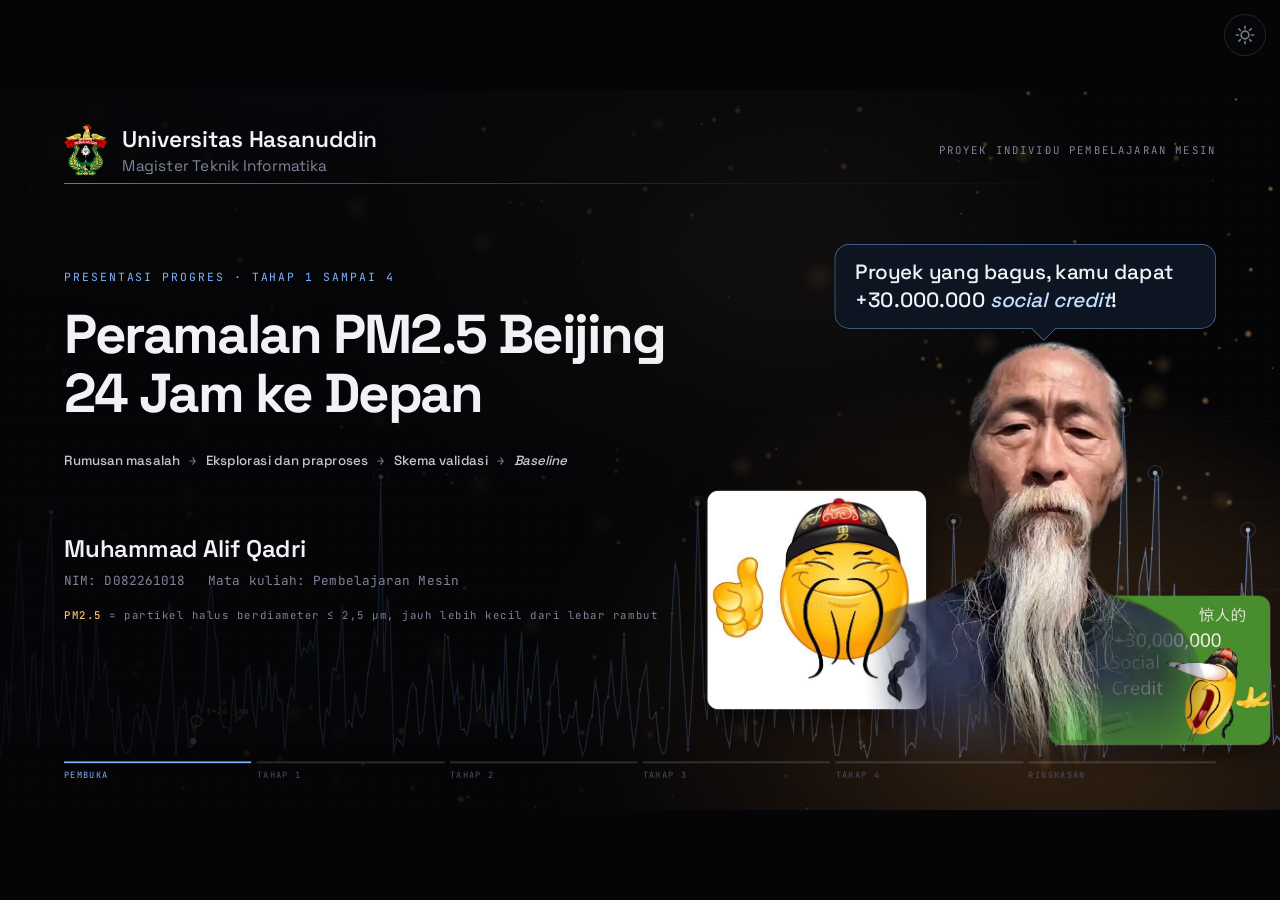
==== Presentasi/Presentasi Tahap 1-4/SLIDE1.html @ 12aa88d7 "Slide 1: perbesar meme dan balon, tambah latar partikel PM2.5" ====
<!doctype html>
<html lang="id">
<head>
<meta charset="utf-8">
<meta name="viewport" content="width=device-width, initial-scale=1">
<title>Slide 1 · Judul</title>
<link rel="preconnect" href="https://fonts.googleapis.com">
<link rel="preconnect" href="https://fonts.gstatic.com" crossorigin>
<link href="https://fonts.googleapis.com/css2?family=JetBrains+Mono:wght@400;500&family=Space+Grotesk:wght@400;500;600;700&display=swap" rel="stylesheet">
<style>
:root{
  --bg:#050507;
  --line:rgba(255,255,255,.13);
  --line2:rgba(255,255,255,.07);
  --text:#f1f2f6;
  --body:#c4c7d4;
  --mute:#80849a;
  --accent:#7db4ff;
  --accent-bright:#c4dcff;
  --sans:'Space Grotesk','Segoe UI',system-ui,sans-serif;
  --mono:'JetBrains Mono','Cascadia Mono',Consolas,monospace;
}
*{box-sizing:border-box;margin:0;padding:0}
html,body{width:100%;height:100%;background:#050507;overflow:hidden;font-family:var(--sans);color:var(--text)}

#stage{
  position:absolute;left:0;top:0;width:1920px;height:1080px;transform-origin:0 0;overflow:hidden;
  background:
    radial-gradient(1100px 600px at 18% -8%,rgba(110,140,220,.13),transparent 70%),
    radial-gradient(rgba(255,255,255,.055) 1px,transparent 1.2px) 0 0/32px 32px,
    var(--bg);
}
#net{position:absolute;inset:0;width:1920px;height:1080px}
#haze{position:absolute;inset:0;width:1920px;height:1080px;pointer-events:none;background:radial-gradient(1000px 700px at 78% 84%,rgba(255,160,70,.32),transparent 70%),radial-gradient(820px 560px at 56% 22%,rgba(200,160,120,.16),transparent 72%)}
.pmnote{margin-top:30px;font-family:var(--mono);font-size:16px;letter-spacing:.08em;color:var(--mute);opacity:0;animation:fadeup .8s ease 1.9s forwards}
.pmnote b{color:var(--amber,#ffc266);font-weight:500}
@keyframes fadeup{from{opacity:0;transform:translateY(10px)}to{opacity:1;transform:none}}
.veil{position:absolute;inset:0;background:linear-gradient(90deg,rgba(5,5,7,.92) 0%,rgba(5,5,7,.74) 48%,rgba(5,5,7,.1) 100%);pointer-events:none}

/* ───────── Isi ───────── */
.header{position:absolute;left:96px;right:96px;top:52px;height:76px;display:flex;align-items:center;justify-content:space-between}
.brand{display:flex;align-items:center;gap:22px}
.brand img{height:78px;width:auto;display:block}
.brand b{display:block;font-size:34px;font-weight:600;letter-spacing:-.01em}
.brand span{display:block;font-size:23px;color:var(--mute);margin-top:3px}
.tag{font-family:var(--mono);font-size:16px;letter-spacing:.14em;text-transform:uppercase;color:var(--mute)}
.rule{position:absolute;left:96px;top:140px;width:1728px;height:1px;background:linear-gradient(90deg,var(--accent),rgba(125,180,255,.1) 60%,transparent);transform-origin:left;transform:scaleX(0)}

.main{position:absolute;left:96px;top:270px;width:1560px}
.eyebrow{font-family:var(--mono);font-size:17px;letter-spacing:.2em;text-transform:uppercase;color:var(--accent);margin-bottom:30px;display:flex;align-items:center;gap:16px}
h1{font-size:82px;line-height:1.08;font-weight:700;letter-spacing:-.035em;color:var(--text)}
h1 em{font-style:italic;color:var(--accent-bright)}
h1 .w{display:inline-block;opacity:0}

.chips{display:flex;align-items:center;gap:14px;margin-top:44px}
.chip em{font-style:italic}
.chip{font-size:20px;font-weight:500;color:var(--body);letter-spacing:-.005em;opacity:0}
.plus{font-family:var(--mono);font-size:18px;color:var(--mute);opacity:0}
.sub em{font-style:italic;color:var(--body)}
.sub{margin-top:44px;max-width:1160px;font-size:26px;line-height:1.5;color:var(--mute);opacity:0}
.who{margin-top:96px;opacity:0}
.who b{display:block;font-size:36px;font-weight:600;letter-spacing:-.01em}
.who span{display:inline-block;margin-top:12px;margin-right:34px;font-family:var(--mono);font-size:19px;letter-spacing:.06em;color:var(--mute)}

/* ───────── Animasi masuk ───────── */
.play .rule{animation:draw 1.4s cubic-bezier(.3,.7,.2,1) .15s forwards}
.play .eyebrow{animation:rise .8s ease .35s both}
.play h1 .w{animation:word .9s cubic-bezier(.2,.7,.2,1) calc(.5s + var(--i)*70ms) forwards}
.play .chip,.play .plus{animation:rise .7s ease calc(1.5s + var(--j)*110ms) forwards}
.play .sub{animation:rise .8s ease 2.4s forwards}
.play .who{animation:rise .8s ease 2.7s forwards}
@keyframes draw{to{transform:scaleX(1)}}
@keyframes rise{from{opacity:0;transform:translateY(16px)}to{opacity:1;transform:none}}
@keyframes word{from{opacity:0;transform:translateY(26px);filter:blur(8px)}to{opacity:1;transform:none;filter:blur(0)}}

/* ───────── Meme pembuka ─────────
   Foto kakek di kanan (rata margin 1824). Dua kartu diletakkan di belakangnya, mengintip dari sisi kiri atas dan kanan bawah. */
.meme{position:absolute;opacity:0;display:block;transform:none}
.m-emoji,.m-credit{border-radius:18px;border:1px solid rgba(255,255,255,.2);box-shadow:0 16px 40px rgba(0,0,0,.5);object-fit:cover}
.m-emoji{left:1060px;top:600px;width:330px;height:330px}
.m-credit{left:1572px;top:758px;width:334px;height:225px}
.m-kakek{left:1290px;top:372px;width:550px;height:651px;-webkit-mask-image:linear-gradient(to bottom,#000 78%,transparent 99%);mask-image:linear-gradient(to bottom,#000 78%,transparent 99%)}
.m-bubble{left:1252px;bottom:722px;width:572px;padding:20px 30px 21px;border:1px solid rgba(125,180,255,.6);border-radius:22px;background:#0d1522;color:var(--text);font-size:31px;font-weight:500;line-height:1.36;letter-spacing:-.005em}
.m-bubble em{font-style:italic;color:var(--accent-bright)}
.m-bubble::after{content:"";position:absolute;left:300px;bottom:-14px;width:24px;height:24px;background:#0d1522;border-right:1px solid rgba(125,180,255,.6);border-bottom:1px solid rgba(125,180,255,.6);transform:rotate(45deg)}
.play .meme{animation:pop .6s cubic-bezier(.2,.75,.25,1) var(--d,2.4s) forwards}
@keyframes pop{from{opacity:0;transform:translateY(40px) scale(.94)}to{opacity:1;transform:none}}

/* ───────── Footer ───────── */
.footer{position:absolute;left:96px;right:96px;bottom:44px;height:62px;display:flex;align-items:flex-end;justify-content:space-between}
.prog{display:flex;gap:8px;width:1000px}
.seg{position:relative}
.seg .bar{height:3px;background:rgba(255,255,255,.14);position:relative;overflow:hidden}
.seg .bar i{position:absolute;left:0;top:0;bottom:0;width:0;background:var(--accent);transition:width 1.2s ease}
.seg span{display:block;margin-top:9px;font-family:var(--mono);font-size:13px;letter-spacing:.12em;text-transform:uppercase;color:#4b4e60;white-space:nowrap}
.seg.cur span{color:var(--accent)}
.ctrl{display:flex;align-items:center;gap:12px}
.cnt{font-family:var(--mono);font-size:17px;letter-spacing:.12em;color:var(--mute);margin-right:10px;min-width:70px;text-align:right}
.btn{font-family:var(--mono);font-size:17px;letter-spacing:.1em;text-transform:uppercase;color:var(--text);background:rgba(255,255,255,.03);border:1px solid var(--line);border-radius:3px;height:50px;padding:0 22px;cursor:pointer;transition:background .2s,border-color .2s,color .2s}
.btn:hover:not(:disabled){background:rgba(125,180,255,.12);border-color:var(--accent);color:var(--accent-bright)}
.btn.pri{border-color:rgba(125,180,255,.55);background:rgba(125,180,255,.1)}
.btn:disabled{opacity:.3;cursor:default}
.btn:focus-visible{outline:2px solid var(--accent);outline-offset:2px}
.hint{position:absolute;right:96px;bottom:12px;font-family:var(--mono);font-size:12px;letter-spacing:.1em;color:#4b4e60;text-transform:uppercase}

/* ───────── Dock navigasi (pop up, muncul saat kursor di bawah) ───────── */
.prog{width:100%}
#dock{position:absolute;left:50%;bottom:78px;transform:translate(-50%,28px);opacity:0;pointer-events:none;z-index:10;
  display:flex;flex-direction:column;align-items:center;gap:8px;padding:12px 16px 9px;
  background:#0a0b0f;border:1px solid rgba(255,255,255,.2);border-radius:6px;box-shadow:0 18px 50px rgba(0,0,0,.6);
  transition:opacity .35s ease,transform .35s ease}
#dock.show{opacity:1;transform:translate(-50%,0);pointer-events:auto}
#dock .hint{position:static}

#dock .btn{font-size:14px;height:36px;padding:0 16px;letter-spacing:.08em}
#dock .cnt{font-size:14px;min-width:54px;margin-right:6px}
#dock .ctrl{gap:8px}
#dock .hint{font-size:11px}
.edge-hint{position:fixed;top:0;bottom:0;width:7vw;pointer-events:none;opacity:0;transition:opacity .25s ease;z-index:5}
.edge-hint.l{left:0;background:linear-gradient(90deg,rgba(125,180,255,.14),transparent)}
.edge-hint.r{right:0;background:linear-gradient(270deg,rgba(125,180,255,.14),transparent)}
.edge-hint.on{opacity:1}
</style>
<link rel="stylesheet" href="ASET/tema.css">
<script src="ASET/tema.js"></script>
</head>
<body>
<div class="edge-hint l" id="eh-l"></div><div class="edge-hint r" id="eh-r"></div>
<div id="stage">
  <canvas id="net" width="1920" height="1080"></canvas>
  <canvas id="haze" width="1920" height="1080"></canvas>
  <div class="veil"></div>

  <div class="header">
    <div class="brand">
      <img src="ASET/LOGO-UNHAS.png" alt="Logo Universitas Hasanuddin">
      <div><b>Universitas Hasanuddin</b><span>Magister Teknik Informatika</span></div>
    </div>
    <div class="tag">Proyek Individu Pembelajaran Mesin</div>
  </div>
  <div class="rule"></div>

  <div class="main">
    <div class="eyebrow">Presentasi progres · Tahap 1 sampai 4</div>
    <h1 id="title">Peramalan PM2.5 Beijing<br>24 Jam ke Depan</h1>
    <div class="chips">
      <span class="chip" style="--j:0">Rumusan masalah</span><span class="plus" style="--j:1">→</span>
      <span class="chip" style="--j:2">Eksplorasi dan praproses</span><span class="plus" style="--j:3">→</span>
      <span class="chip" style="--j:4">Skema validasi</span><span class="plus" style="--j:5">→</span>
      <span class="chip" style="--j:6"><em>Baseline</em></span>
    </div>
    <div class="who">
      <b>Muhammad Alif Qadri</b>
      <span id="nim">NIM: D082261018</span><span id="mk">Mata kuliah: Pembelajaran Mesin</span>
    </div>
    <div class="pmnote"><b>PM2.5</b> = partikel halus berdiameter ≤ 2,5 µm, jauh lebih kecil dari lebar rambut</div>
  </div>

  <img class="meme m-emoji" style="--d:2.4s" src="ASET/meme-emoji-jempol.jpg" alt="Meme: emoji kuning berpeci hitam mengacungkan jempol">
  <img class="meme m-credit" style="--d:2.55s" src="ASET/meme-social-credit.jpg" alt="Meme: tambah 30.000.000 social credit">
  <img class="meme m-kakek" style="--d:2.7s" src="ASET/meme-kakek.png" alt="Meme: kakek berjanggut putih panjang, latar belakang dihapus">
  <div class="meme m-bubble" style="--d:3s">Proyek yang bagus, kamu dapat +30.000.000 <em>social credit</em>!</div>

  <div class="footer">
    <div class="prog" id="prog"></div>
  </div>
  <div id="dock">
    <div class="ctrl">
    <span class="cnt" id="cnt">1 / 1</span>
      <button class="btn" id="prev" disabled>Sebelumnya</button>
      <button class="btn" id="reset" title="Putar ulang animasi (R)">Reset</button>
      <button class="btn pri" id="next" title="Slide berikutnya (→ / Spasi)">Berikutnya</button>
    </div>
    <div class="hint">← → navigasi · R reset · F layar penuh · I indeks</div>
  </div>
</div>

<script>
const NEXT_SLIDE='SLIDE2.html';
const SLIDE_NO=1;
const $=s=>document.querySelector(s);

/* ═════════ Judul: pecah per kata untuk animasi ═════════ */
(function(){
  const h=$('#title'); let i=0;
  const walk=(node,parent)=>{
    [...node.childNodes].forEach(ch=>{
      if(ch.nodeType===3){
        const frag=document.createDocumentFragment();
        ch.textContent.split(/(\s+)/).forEach(tok=>{
          if(!tok)return;
          if(/^\s+$/.test(tok)){frag.appendChild(document.createTextNode(' '));return;}
          const s=document.createElement('span');s.className='w';s.style.setProperty('--i',i++);s.textContent=tok;frag.appendChild(s);
        });
        ch.replaceWith(frag);
      } else if(ch.nodeType===1) walk(ch);
    });
  };
  walk(h);
})();

/* ═════════ Latar: rata-rata PM2.5 harian Tiantan (data latih, nyata) bergeser perlahan; penanda t dan t+1 hari ═════════ */
const cv=$('#net'), cx=cv.getContext('2d');
const still=matchMedia('(prefers-reduced-motion: reduce)').matches;
const SER=[8.6, 31.7, 98.0, 22.3, 141.7, 193.7, 257.5, 198.9, 60.3, 38.3, 122.0, 127.0, 16.9, 83.9, 189.7, 247.8, 289.5, 72.9, 43.5, 57.5, 134.7, 76.7, 51.3, 15.9, 93.3, 173.0, 85.2, 26.0, 86.8, 74.0, 171.2, 96.5, 102.0, 117.3, 65.7, 61.8, 9.8, 78.0, 22.6, 10.6, 12.4, 18.4, 51.1, 57.3, 34.2, 66.3, 57.0, 46.1, 11.5, 45.8, 72.4, 115.2, 153.8, 186.0, 87.7, 12.2, 62.8, 63.2, 75.2, 18.2, 20.5, 33.4, 73.2, 58.1, 81.0, 174.0, 209.4, 156.5, 133.9, 49.6, 41.9, 41.5, 35.3, 101.2, 48.4, 52.3, 54.2, 108.7, 112.4, 63.3, 44.1, 98.1, 61.0, 66.1, 117.2, 59.9, 102.7, 72.1, 73.3, 16.2, 65.8, 88.5, 75.4, 168.9, 123.6, 132.6, 128.1, 141.3, 131.7, 167.7, 50.6, 22.1, 64.1, 55.0, 110.6, 107.5, 126.7, 180.8, 40.8, 50.1, 43.2, 79.6, 60.0, 52.5, 60.7, 104.0, 124.0, 153.8, 134.9, 330.0, 105.7, 191.0, 164.5, 13.6, 28.7, 25.2, 20.5, 51.4, 83.2, 92.4, 86.4, 32.7, 36.8, 71.6, 114.2, 94.6, 50.0, 20.4, 42.2, 148.9, 145.0, 99.8, 67.5, 91.8, 39.0, 39.1, 32.2, 52.6, 118.0, 60.2, 65.2, 113.5, 47.5, 42.0, 82.2, 30.8, 99.7, 44.0, 147.8, 39.0, 29.8, 37.7, 100.3, 152.2, 43.3, 85.5, 70.8, 113.8, 135.9, 49.0, 11.1, 22.0, 87.7, 92.3, 115.4, 54.4, 35.1, 38.8, 55.8, 52.2, 69.9, 27.1, 8.6, 17.2, 45.3, 54.4, 95.5, 73.5, 19.5, 69.1, 76.4, 118.3, 76.9, 53.0, 72.2, 148.8, 91.5, 56.2, 19.0, 44.4, 85.1, 100.3, 114.1, 52.6, 51.3, 58.3, 22.2, 10.6, 13.5, 41.3, 172.7, 230.5, 211.9, 126.7, 77.0, 15.5, 64.6, 140.0, 299.1, 184.8, 78.0, 48.9, 137.2, 81.7, 46.1, 68.2, 59.8, 31.6, 19.2, 52.7, 144.5, 214.8, 74.8, 24.2, 83.3, 128.2, 25.2, 19.9, 36.8, 58.9, 183.0, 283.1, 40.8, 82.3, 143.4, 194.2, 244.2, 56.0, 37.3, 165.3, 104.8, 32.7, 138.6, 90.6, 25.7, 33.2, 60.2, 163.5, 62.2, 102.5, 42.7, 9.5, 9.2, 31.9, 64.4, 103.7, 155.6, 228.2, 78.0, 16.3, 20.5, 6.2, 21.5, 81.5, 31.2, 91.5, 109.7, 73.6, 115.8, 40.6, 158.9, 302.4, 208.2, 10.2, 21.1, 23.0, 17.5, 62.1, 54.6, 43.0, 130.4, 84.8, 39.9, 39.0, 29.7, 58.0, 143.4, 128.5, 278.7, 168.6, 8.5, 19.1, 15.2, 69.4, 39.6, 54.1, 48.5, 108.6, 44.3, 125.5, 78.5, 133.8, 91.5, 13.5, 23.9, 68.2, 139.1, 21.2, 105.7, 99.9, 171.9, 377.8, 160.8, 107.3, 124.7, 9.0, 39.5, 125.7, 230.8, 130.4, 20.6, 47.5, 77.0, 35.2, 112.0, 62.7, 130.5, 124.3, 63.9, 5.5, 25.5, 81.8, 111.3, 85.5, 47.0, 8.4, 16.3, 111.5, 126.1, 189.2, 254.3, 407.5, 324.9, 72.7, 67.7, 56.4, 208.0, 227.6, 246.0, 191.1, 247.3, 334.5, 330.1, 16.9, 67.2, 65.9, 135.2, 207.0, 52.5, 19.0, 15.3, 53.2, 142.5, 92.1, 78.8, 149.9, 13.2, 22.7, 21.6, 100.2, 115.5, 83.2, 35.8, 47.2, 13.2, 25.2, 56.5, 133.1, 208.0, 179.5, 268.8, 225.4, 132.5, 43.9, 36.2, 145.5, 123.7, 107.3, 22.3, 31.7, 26.4, 55.4, 95.7, 163.5, 105.4, 75.5, 58.0, 97.1, 151.4, 212.8, 53.8, 47.5, 94.5, 138.6, 57.6, 61.2, 43.8, 63.4, 112.0, 107.3, 124.9, 33.5, 47.5, 58.9, 86.5, 99.1, 122.9, 19.8, 38.7, 31.5, 21.7, 74.6, 61.8, 79.0, 64.4, 52.8, 24.7, 30.6, 31.8, 21.2, 44.6, 59.1, 58.2, 93.7, 115.1, 86.2, 109.9, 143.5, 77.8, 84.8, 72.4, 22.1, 34.1, 36.3, 49.0, 97.4, 110.2, 46.6, 29.1, 37.3, 52.0, 65.7, 59.6, 11.1, 34.0, 34.6, 72.5, 41.7, 28.5, 59.5, 40.6, 117.3, 131.7, 94.2, 73.0, 134.5, 48.9, 64.1, 38.5, 26.4, 56.6, 101.6, 136.5, 27.2, 20.6, 58.2, 78.5, 109.7, 62.1, 202.5, 205.9, 117.6, 206.8, 170.0, 108.0, 23.1, 28.5, 31.6, 12.5, 19.2, 28.2, 46.7, 113.5, 149.3, 123.5, 64.8, 61.4, 26.9, 13.5, 25.5, 68.1, 71.9, 106.2, 107.1, 111.9, 120.8, 120.6, 192.0, 145.0, 108.7, 139.6, 9.3, 23.4, 30.1, 74.5, 61.2, 83.3, 35.8, 31.9, 28.6, 27.9, 32.3, 36.9, 70.2, 51.0, 63.2, 82.2, 97.5, 134.7, 56.5, 123.1, 19.3, 17.3, 25.2, 51.5, 84.9, 78.2, 141.2, 80.8, 102.2, 26.8, 14.1, 41.2, 94.1, 136.6, 141.8, 14.4, 40.4, 59.0, 89.3, 67.5, 58.2, 45.8, 18.3, 41.9, 34.8, 61.3, 92.5, 136.1, 104.7, 101.3, 61.2, 35.4, 113.9, 138.1, 32.4, 63.1, 56.6, 22.7, 75.0, 64.4, 112.9, 80.5, 29.7, 29.9, 123.6, 253.4, 293.4, 260.0, 163.6, 7.6, 11.9, 42.3, 51.8, 29.5, 90.5, 163.8, 225.4, 181.6, 35.3, 68.3, 120.2, 207.5, 282.0, 77.5, 24.3, 46.1, 97.2, 146.5, 153.7, 71.2, 8.5, 28.1, 97.2, 65.7, 9.8, 39.9, 63.0, 52.7, 69.3, 37.8, 5.4, 24.2, 33.1, 117.0, 81.8, 21.4, 65.2, 236.3, 284.1, 231.9, 28.2, 102.5, 72.3, 135.5, 231.3, 65.0, 74.6, 234.7, 79.1, 10.4, 36.7, 23.1, 6.6, 31.1, 55.7, 36.9, 47.7, 236.6, 124.2, 19.0, 8.7, 37.2, 78.2, 66.8, 6.5, 74.2, 130.0, 37.5, 7.4, 18.6, 98.5, 90.8, 11.8, 23.3, 138.9, 194.8, 190.0, 169.1, 44.8, 6.5, 38.3, 58.4, 172.8, 174.5, 85.0, 33.3, 68.0, 145.0, 90.3, 248.1, 36.4, 98.4, 157.4, 230.0, 339.4, 106.4, 64.9, 79.2, 42.0, 79.7, 18.2, 115.7, 218.3, 77.3, 124.0, 97.5, 15.9, 34.5, 67.1, 11.9, 31.0, 86.7, 155.6, 98.9, 9.9, 28.5, 85.3, 14.5, 24.9, 134.0, 146.2, 48.5, 29.8, 125.6, 259.3, 292.7, 108.3, 20.1, 50.0, 196.2, 134.2, 164.9, 40.7, 57.2, 157.1, 67.2, 13.7, 24.8, 131.2, 42.2, 65.0, 8.6, 24.7, 122.8, 193.8, 229.5, 118.5, 8.3, 35.2, 45.9, 73.7, 63.4, 95.5, 108.5, 219.4, 220.6, 42.5, 92.0, 42.5, 17.7, 19.8, 36.0, 79.1, 119.6, 93.2, 102.1, 60.7, 80.4, 144.3, 132.1, 50.9, 37.4, 28.1, 64.2, 57.9, 22.6, 24.8, 103.9, 162.5, 164.5, 151.0, 13.5, 26.8, 59.2, 107.0, 32.7, 73.6, 141.0, 59.4, 73.4, 56.1, 50.1, 58.6, 56.3, 71.8, 103.9, 75.5, 40.9, 106.1, 95.7, 115.6, 36.0, 35.1, 20.6, 41.7, 22.9, 45.9, 60.8, 34.5, 34.2, 25.2, 17.5, 57.3, 19.0, 22.2, 51.7, 122.9, 58.6, 8.6, 14.3, 38.2, 48.6, 88.7, 107.5, 92.0, 79.3, 81.0, 109.3, 61.3, 56.5, 53.9, 91.3, 28.6, 30.4, 56.0, 48.1, 24.7, 15.0, 18.3, 60.2, 83.4, 25.6, 7.3, 13.1, 19.4, 89.0, 103.8, 47.4, 20.8, 19.8, 24.4, 42.8, 90.2, 187.3, 103.7, 112.3, 119.3, 95.0, 148.6, 124.5, 13.5, 16.5, 8.3, 26.2, 29.0, 60.4, 64.9, 61.5, 126.9, 70.2, 50.7, 108.5, 118.6, 53.4, 40.2, 38.9, 44.2, 44.3, 52.0, 81.0, 94.5, 134.7, 62.1, 46.5, 61.6, 99.2, 116.8, 72.1, 56.4, 104.6, 21.8, 20.3, 67.2, 71.7, 74.2, 18.1, 80.5, 57.0, 95.6, 39.9, 60.3, 47.2, 103.3, 86.0, 117.4, 55.5, 26.2, 38.5, 80.2, 53.1, 53.8, 36.2, 13.0, 18.2, 25.5, 12.5, 15.7, 11.6, 10.4, 17.9, 25.3, 30.4, 24.0, 10.3, 9.3, 14.8, 57.4, 18.8, 17.8, 24.8, 53.7, 41.9, 10.0, 10.3, 8.7, 16.9, 65.6, 95.2, 123.7, 143.1, 80.3, 19.3, 94.5, 82.0, 130.9, 29.2, 100.9, 19.4, 31.5, 46.9, 42.2, 46.2, 25.5, 13.0, 26.5, 26.2, 105.9, 203.7, 285.1, 241.3, 8.1, 18.8, 7.3, 8.1, 12.1, 32.9, 109.6, 107.8, 209.0, 286.6, 66.8, 50.8, 77.9, 52.0, 30.7, 47.5, 50.9, 27.5, 28.5, 15.3, 8.9, 9.5, 22.6, 40.9, 75.9, 78.8, 141.5, 197.0, 117.8, 15.6, 14.5, 51.2, 119.1, 139.8, 110.8, 161.5, 188.9, 268.0, 206.9, 46.3, 55.0, 61.7, 75.0, 63.4, 44.1, 50.5, 28.0, 38.8, 54.6, 33.0, 253.5, 287.4, 254.2, 404.7, 451.4, 12.8, 10.2, 34.2, 56.7, 149.6, 167.9, 201.2, 256.8, 101.8, 40.0, 160.4, 194.0, 179.5, 7.4, 6.0, 56.1, 64.6, 126.0, 206.7, 248.1, 338.0, 275.5, 185.9, 499.3, 248.1, 45.7, 106.2, 317.6, 80.7, 56.6, 176.8, 274.1, 228.4, 43.8, 37.0, 34.7, 11.7, 34.3, 88.1, 60.6, 11.4, 12.5, 39.3, 86.0, 122.5, 121.5, 34.8, 8.1, 64.8, 129.0, 126.0, 17.4, 9.8, 10.8, 37.2, 32.8, 103.1, 136.3, 52.7, 46.3, 30.1, 11.8, 30.2, 36.0, 10.1, 10.5, 37.0, 45.0, 247.0, 43.4, 90.3, 145.3, 143.7, 12.2, 7.8, 6.1, 7.5, 46.2, 14.5, 11.6, 11.8, 87.8, 67.3, 11.7, 27.9, 20.8, 32.1, 19.1, 32.3, 30.9, 114.7, 173.9, 268.5, 291.5, 66.6, 78.2, 38.0, 10.0, 9.0, 9.7, 19.3, 98.6, 27.8, 75.4, 130.7, 231.5, 258.7, 184.5, 66.7, 58.5, 124.8, 107.0, 18.6, 10.3, 18.8, 12.8, 14.2, 80.5, 17.7, 29.2, 152.0, 38.0, 8.5, 15.5, 74.9, 122.2, 142.4, 96.9, 27.8, 76.1, 59.9, 39.3, 71.4, 130.7, 29.5, 62.7, 31.7, 21.8, 28.1, 70.3, 77.5, 143.2, 28.0, 13.4, 66.7, 64.8, 62.2, 73.4, 72.2, 102.0, 131.3, 151.5, 42.2, 17.8, 18.9, 45.1, 65.2, 19.7, 52.4, 28.5, 33.0, 119.1];            // PM2.5 harian, null = hari tanpa data
const NS=SER.length, W_DAYS=400, PXD=1920/W_DAYS, BASE=1010, SCL=560/430;
const Y=v=>BASE-v*SCL;
let tt=0;
function frame(){
  cx.clearRect(0,0,1920,1080);
  const off=still?260:(NS-W_DAYS-2)/2*(1-Math.cos(tt*0.000011));
  const i0=Math.floor(off), fr=off-i0;
  // garis kisi tipis
  cx.lineWidth=1;
  for(const g of [100,200,300,400]){cx.strokeStyle='rgba(255,255,255,.05)';cx.beginPath();cx.moveTo(0,Y(g));cx.lineTo(1920,Y(g));cx.stroke();}
  // area dan garis
  const pts=[];
  for(let k=0;k<=W_DAYS+1;k++){const v=SER[i0+k]; pts.push(v==null?null:[(k-fr)*PXD,Y(v)]);}
  let g=cx.createLinearGradient(0,Y(400),0,BASE); g.addColorStop(0,'rgba(125,180,255,.16)'); g.addColorStop(1,'rgba(125,180,255,0)');
  cx.fillStyle=g; cx.beginPath(); let open=false,lastX=0;
  pts.forEach(p=>{ if(!p){ if(open){cx.lineTo(lastX,BASE);cx.closePath();open=false;} return; } if(!open){cx.moveTo(p[0],BASE);cx.lineTo(p[0],p[1]);open=true;} else cx.lineTo(p[0],p[1]); lastX=p[0]; });
  if(open){cx.lineTo(lastX,BASE);cx.closePath();} cx.fill();
  cx.strokeStyle='rgba(125,180,255,.75)'; cx.lineWidth=1.6; cx.beginPath(); open=false;
  pts.forEach(p=>{ if(!p){open=false;return;} if(!open){cx.moveTo(p[0],p[1]);open=true;} else cx.lineTo(p[0],p[1]); }); cx.stroke();
  // titik tiap beberapa hari dan puncak sebagai simpul
  for(let k=2;k<W_DAYS;k++){ const p=pts[k]; if(!p)continue; const a=SER[i0+k-1],b=SER[i0+k],c=SER[i0+k+1];
    const peak=a!=null&&c!=null&&b>a&&b>c&&b>260;
    if(peak){ cx.strokeStyle='rgba(125,180,255,.4)';cx.lineWidth=1;cx.beginPath();cx.arc(p[0],p[1],11,0,6.283);cx.stroke();
      cx.fillStyle='rgba(196,220,255,.95)';cx.beginPath();cx.arc(p[0],p[1],3.4,0,6.283);cx.fill(); }
    else if(k%5===0){ cx.fillStyle='rgba(255,255,255,.5)';cx.beginPath();cx.arc(p[0],p[1],1.9,0,6.283);cx.fill(); } }
  // penanda t (putih) dan t+1 hari (kuning) berjalan di sepanjang garis
  const kt=60+((tt*0.0011)%(W_DAYS-140)); const ki=Math.floor(kt), pa=pts[ki], pb=pts[ki+1], pc=pts[ki+2];
  if(pa&&pb&&pc){ const x=pa[0]+(pb[0]-pa[0])*(kt-ki), y=pa[1]+(pb[1]-pa[1])*(kt-ki);
    cx.strokeStyle='rgba(255,255,255,.22)';cx.setLineDash([6,8]);cx.lineWidth=1;cx.beginPath();cx.moveTo(x,y);cx.lineTo(x,BASE);cx.stroke();cx.setLineDash([]);
    cx.fillStyle='#f1f2f6';cx.beginPath();cx.arc(x,y,5,0,6.283);cx.fill();
    const x2=x+PXD, y2=pb[1]+(pc[1]-pb[1])*(kt-ki);
    cx.strokeStyle='rgba(255,194,102,.9)';cx.lineWidth=2;cx.beginPath();cx.arc(x2,y2,8,0,6.283);cx.stroke();
    cx.font='500 13px "JetBrains Mono",Consolas,monospace';cx.fillStyle='rgba(255,194,102,.85)';cx.fillText('t+24 jam',x2+14,y2-10);
    cx.fillStyle='rgba(241,242,246,.8)';cx.fillText('t',x-4,y-14); }
  tt+=16;
  if(!still) requestAnimationFrame(frame);
}
frame();

/* ═════════ Progres, animasi masuk, kontrol ═════════ */
const GROUPS=[["Pembuka", 1], ["Tahap 1", 1], ["Tahap 2", 1], ["Tahap 3", 1], ["Tahap 4", 1], ["Ringkasan", 1]];
(function(){ const p=$('#prog'); GROUPS.forEach(([n,c])=>{const s=document.createElement('div');s.className='seg';s.style.flex=c;s.innerHTML='<div class="bar"><i></i></div><span>'+n+'</span>';p.appendChild(s);}); })();
function progress(frac){
  let start=0;
  document.querySelectorAll('.seg').forEach((s,gi)=>{
    const c=GROUPS[gi][1]; let done=0;
    if(SLIDE_NO>start+c) done=c; else if(SLIDE_NO>start) done=(SLIDE_NO-1-start)+frac;
    s.querySelector('i').style.width=(done/c*100)+'%';
    s.classList.toggle('cur',SLIDE_NO>start&&SLIDE_NO<=start+c);
    start+=c;
  });
}
const st=$('#stage');
function play(){
  st.classList.remove('play'); progress(0);
  void st.offsetWidth;
  st.classList.add('play');
  setTimeout(()=>progress(1),900);
}
function leave(url){if(window.TEMA)TEMA.leave(url);else location.href=url;}
$('#next').onclick=()=>leave(NEXT_SLIDE);
$('#reset').onclick=play;
addEventListener('keydown',e=>{
  if(e.metaKey||e.ctrlKey||e.altKey)return;
  const k=e.key;
  if(k==='ArrowRight'||k===' '||k==='PageDown'||k==='Enter'){e.preventDefault();leave(NEXT_SLIDE);}
  else if(k==='r'||k==='R'){play();}
  else if(k==='f'||k==='F'){ if(document.fullscreenElement)document.exitFullscreen(); else document.documentElement.requestFullscreen&&document.documentElement.requestFullscreen(); }
  else if(k==='i'||k==='I'){leave('INDEX.html');}
});
function fit(){
  const s=Math.min(innerWidth/1920,innerHeight/1080);
  st.style.transform='translate('+((innerWidth-1920*s)/2)+'px,'+((innerHeight-1080*s)/2)+'px) scale('+s+')';
}
addEventListener('resize',fit); fit();
setTimeout(play,350);

/* ═════════ Dock: muncul saat kursor di bawah, hilang 2 detik setelah dilepas ═════════ */
(function(){
  const dock=document.getElementById('dock'); let t=null, armed=false;
  const show=()=>{dock.classList.add('show');clearTimeout(t);armed=false;};
  const arm=()=>{ if(armed||!dock.classList.contains('show'))return; armed=true; t=setTimeout(()=>{dock.classList.remove('show');armed=false;},1000); };
  addEventListener('mousemove',e=>{ if(e.clientY>innerHeight*0.85||dock.matches(':hover')) show(); else arm(); });
  document.addEventListener('mouseleave',arm);
})();
const EDGE_PREV=null, EDGE_NEXT=()=>leave(NEXT_SLIDE);

/* ═════════ Zona tepi layar ala Canva: kiri jauh = mundur, kanan jauh = maju ═════════ */
(function(){
  const EDGE=0.07, mkCur=d=>'url("data:image/svg+xml;utf8,<svg xmlns=\'http://www.w3.org/2000/svg\' width=\'44\' height=\'44\'><circle cx=\'22\' cy=\'22\' r=\'20\' fill=\'%230a0b0f\' stroke=\'%237db4ff\' stroke-width=\'2\'/><path d=\''+d+'\' fill=\'none\' stroke=\'%23c4dcff\' stroke-width=\'3.2\' stroke-linecap=\'round\' stroke-linejoin=\'round\'/></svg>") 22 22, pointer';
  const CL=mkCur('M25 13l-9 9 9 9'), CR=mkCur('M19 13l9 9-9 9');
  const zoneOf=x=>{const r=x/innerWidth; const z=r<EDGE?-1:(r>1-EDGE?1:0); return (z===-1&&!EDGE_PREV)?0:z;};
  const L=document.getElementById('eh-l'), R=document.getElementById('eh-r');
  addEventListener('mousemove',e=>{ const z=zoneOf(e.clientX);
    document.documentElement.style.cursor = z<0?CL:(z>0?CR:'');
    L.classList.toggle('on',z<0); R.classList.toggle('on',z>0); });
  document.addEventListener('mouseleave',()=>{L.classList.remove('on');R.classList.remove('on');document.documentElement.style.cursor='';});
  addEventListener('click',e=>{ if(e.target.closest('#dock'))return; const z=zoneOf(e.clientX); if(z<0)EDGE_PREV(); else if(z>0)EDGE_NEXT(); });
})();
</script>
<script>
(()=>{ const c=document.getElementById('haze'), x=c.getContext('2d'); const W=1920,H=1080;
  const P=[...Array(230)].map(()=>{ const big=Math.random()<.14; return {x:Math.random()*W,y:Math.random()*H,r:big?10+Math.random()*16:1.6+Math.random()*5,vx:.15+Math.random()*.55,vy:(Math.random()-.5)*.18,a:big?.12+Math.random()*.12:.25+Math.random()*.45,ph:Math.random()*6.28}; });
  function draw(t){ x.clearRect(0,0,W,H);
    P.forEach(p=>{ p.x+=p.vx; p.y+=p.vy+Math.sin(t/1800+p.ph)*.08; if(p.x>W+20){p.x=-20;p.y=Math.random()*H;} if(p.y<-20)p.y=H+20; if(p.y>H+20)p.y=-20;
      const g=x.createRadialGradient(p.x,p.y,0,p.x,p.y,p.r); g.addColorStop(0,'rgba(255,190,110,'+p.a+')'); g.addColorStop(1,'rgba(255,190,110,0)'); x.fillStyle=g; x.beginPath(); x.arc(p.x,p.y,p.r,0,6.283); x.fill(); });
    requestAnimationFrame(draw); }
  requestAnimationFrame(draw); })();
</script>
</body>
</html>
---- Presentasi/Presentasi Tahap 1-4/ASET/tema.css ----
/* ───────── Tema terang/gelap dan transisi antar-slide ─────────
   Dimuat paling akhir di <head> setiap slide. Cara kerja ada di tema.js. */

/* Latar halaman selalu sama dengan warna panggung, agar tidak ada kilatan hitam di sela slide */
html,body{background:#050507 !important}
html{color-scheme:dark}

/* Fade lama dimatikan; transisi ditangani tema.js */
html body{opacity:1 !important;animation:none !important}

/* Mode terang: dasar gelap dibalik. Warna merek (logo, gambar) dibalik sekali lagi agar tampil asli. */
html[data-tema="light"]{filter:invert(1) hue-rotate(180deg);color-scheme:light}
html[data-tema="light"] img{filter:invert(1) hue-rotate(180deg)}
html.t-anim,html.t-anim img{transition:filter .55s ease}

/* Sebelum animasi masuk dimulai, panggung disembunyikan. Pengaman: muncul sendiri setelah 3 detik. */
html.t-pre #stage{visibility:hidden;animation:t-fail 0s linear 3s forwards}
html.t-pre body:not(:has(#stage)){opacity:0 !important}
@keyframes t-fail{to{visibility:visible}}
html.t-fade body:not(:has(#stage)){opacity:0 !important;transition:opacity .3s ease}
html.t-in body:not(:has(#stage)){transition:opacity .35s ease}

/* Tombol tema (pojok kanan atas) */
#t-btn{position:fixed;top:14px;right:14px;z-index:60;width:42px;height:42px;border-radius:50%;
  display:grid;place-items:center;padding:0;cursor:pointer !important;
  color:#c4dcff;background:rgba(10,11,15,.72);border:1px solid rgba(255,255,255,.22);
  opacity:.55;transition:opacity .25s ease,border-color .25s ease,transform .5s cubic-bezier(.3,1.4,.4,1)}
#t-btn:hover,#t-btn:focus-visible{opacity:1;border-color:#7db4ff;outline:none}
#t-btn svg{width:22px;height:22px;display:block}
#t-btn.spin{transform:rotate(180deg)}
#t-btn .sun{display:block}#t-btn .moon{display:none}
html[data-tema="light"] #t-btn .sun{display:none}
html[data-tema="light"] #t-btn .moon{display:block}
html.t-frame #t-btn{display:none}
@media (prefers-reduced-motion:reduce){html.t-anim,html.t-anim img{transition:none}}
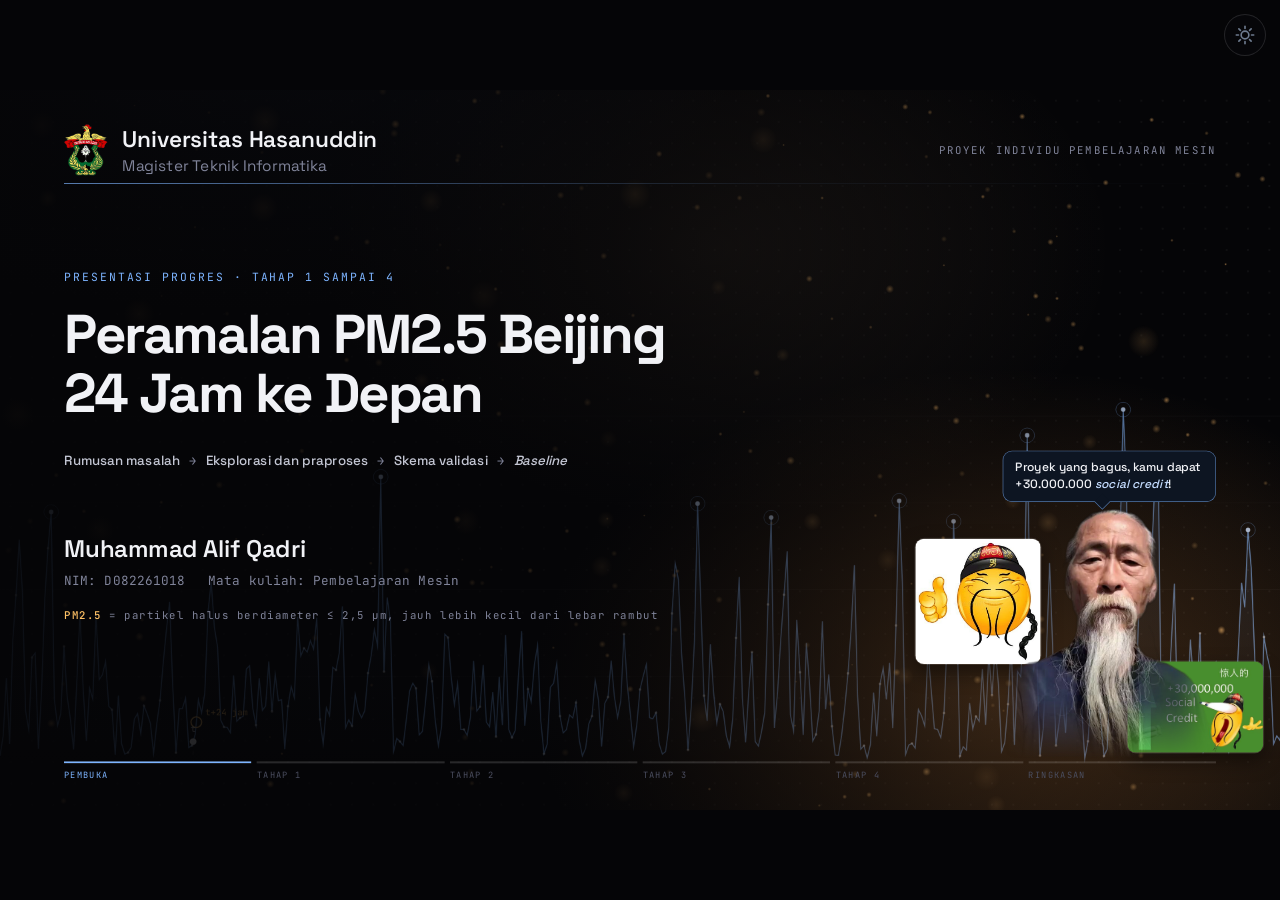
==== commit 56b508b5: "Slide 1: kembalikan ukuran kakek, stiker, dan balon ke kecil" ====
--- a/Presentasi/Presentasi Tahap 1-4/SLIDE1.html
+++ b/Presentasi/Presentasi Tahap 1-4/SLIDE1.html
@@ -76,13 +76,13 @@
 /* ───────── Meme pembuka ─────────
    Foto kakek di kanan (rata margin 1824). Dua kartu diletakkan di belakangnya, mengintip dari sisi kiri atas dan kanan bawah. */
 .meme{position:absolute;opacity:0;display:block;transform:none}
-.m-emoji,.m-credit{border-radius:18px;border:1px solid rgba(255,255,255,.2);box-shadow:0 16px 40px rgba(0,0,0,.5);object-fit:cover}
-.m-emoji{left:1060px;top:600px;width:330px;height:330px}
-.m-credit{left:1572px;top:758px;width:334px;height:225px}
-.m-kakek{left:1290px;top:372px;width:550px;height:651px;-webkit-mask-image:linear-gradient(to bottom,#000 78%,transparent 99%);mask-image:linear-gradient(to bottom,#000 78%,transparent 99%)}
-.m-bubble{left:1252px;bottom:722px;width:572px;padding:20px 30px 21px;border:1px solid rgba(125,180,255,.6);border-radius:22px;background:#0d1522;color:var(--text);font-size:31px;font-weight:500;line-height:1.36;letter-spacing:-.005em}
+.m-emoji,.m-credit{border-radius:14px;border:1px solid rgba(255,255,255,.2);box-shadow:0 12px 30px rgba(0,0,0,.45);object-fit:cover}
+.m-emoji{left:1372px;top:672px;width:190px;height:190px}
+.m-credit{left:1690px;top:856px;width:206px;height:139px}
+.m-kakek{left:1503px;top:626px;width:321px;height:380px;-webkit-mask-image:linear-gradient(to bottom,#000 76%,transparent 99%);mask-image:linear-gradient(to bottom,#000 76%,transparent 99%)}
+.m-bubble{left:1504px;bottom:462px;width:320px;padding:12px 18px 13px;border:1px solid rgba(125,180,255,.6);border-radius:14px;background:#0d1522;color:var(--text);font-size:18px;font-weight:500;line-height:1.38;letter-spacing:-.005em}
 .m-bubble em{font-style:italic;color:var(--accent-bright)}
-.m-bubble::after{content:"";position:absolute;left:300px;bottom:-14px;width:24px;height:24px;background:#0d1522;border-right:1px solid rgba(125,180,255,.6);border-bottom:1px solid rgba(125,180,255,.6);transform:rotate(45deg)}
+.m-bubble::after{content:"";position:absolute;left:140px;bottom:-9px;width:16px;height:16px;background:#0d1522;border-right:1px solid rgba(125,180,255,.6);border-bottom:1px solid rgba(125,180,255,.6);transform:rotate(45deg)}
 .play .meme{animation:pop .6s cubic-bezier(.2,.75,.25,1) var(--d,2.4s) forwards}
 @keyframes pop{from{opacity:0;transform:translateY(40px) scale(.94)}to{opacity:1;transform:none}}
 
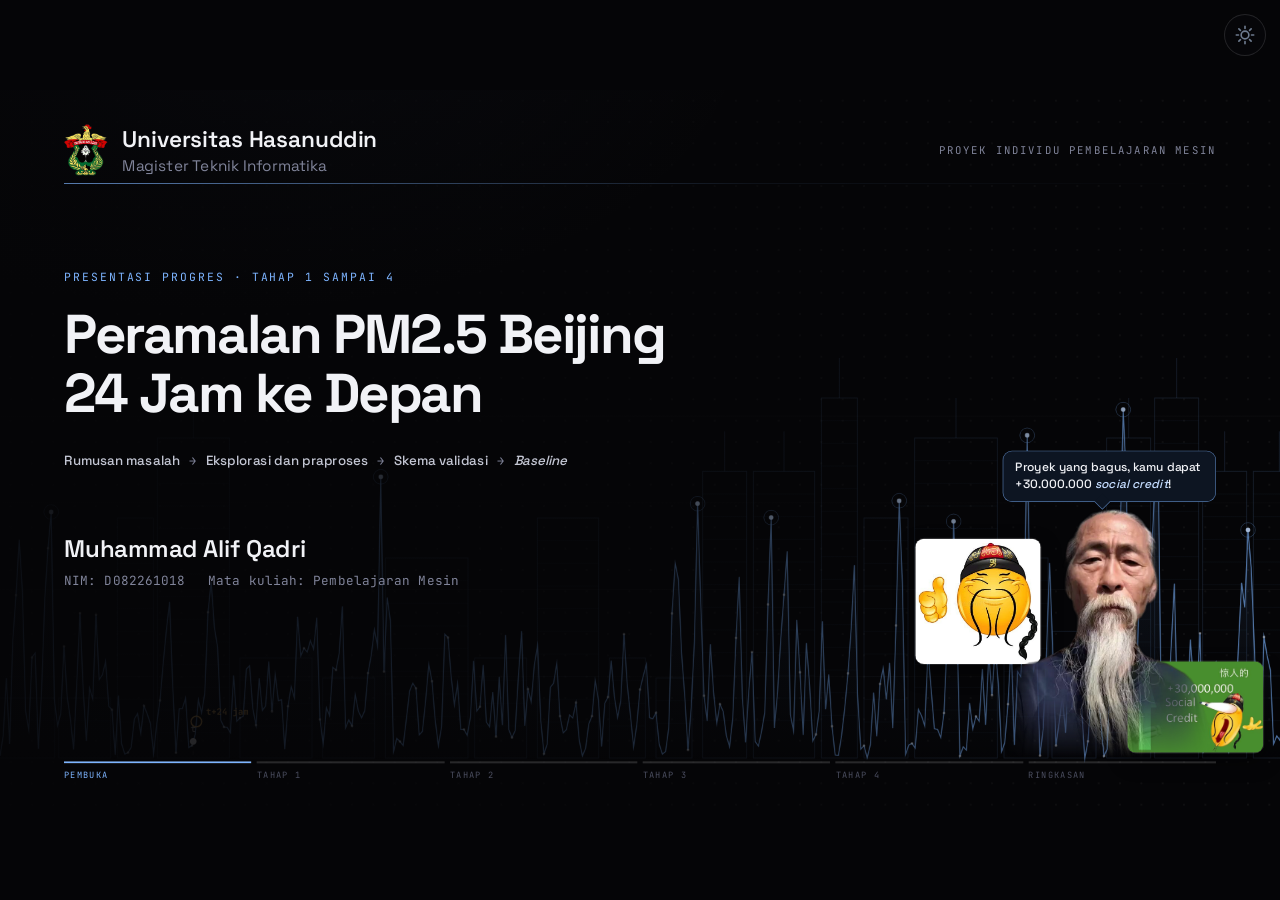
==== commit 34429c2c: "Slide 1: siluet kota Beijing garis kotak, hapus partikel dan keterangan PM2.5" ====
--- a/Presentasi/Presentasi Tahap 1-4/SLIDE1.html
+++ b/Presentasi/Presentasi Tahap 1-4/SLIDE1.html
@@ -31,10 +31,9 @@
     var(--bg);
 }
 #net{position:absolute;inset:0;width:1920px;height:1080px}
-#haze{position:absolute;inset:0;width:1920px;height:1080px;pointer-events:none;background:radial-gradient(1000px 700px at 78% 84%,rgba(255,160,70,.32),transparent 70%),radial-gradient(820px 560px at 56% 22%,rgba(200,160,120,.16),transparent 72%)}
-.pmnote{margin-top:30px;font-family:var(--mono);font-size:16px;letter-spacing:.08em;color:var(--mute);opacity:0;animation:fadeup .8s ease 1.9s forwards}
-.pmnote b{color:var(--amber,#ffc266);font-weight:500}
-@keyframes fadeup{from{opacity:0;transform:translateY(10px)}to{opacity:1;transform:none}}
+#city{position:absolute;inset:0;width:1920px;height:1080px;fill:none;stroke:rgba(125,180,255,.16);stroke-width:1.4;pointer-events:none}
+#city .fl{stroke:rgba(125,180,255,.07);stroke-width:1}
+
 .veil{position:absolute;inset:0;background:linear-gradient(90deg,rgba(5,5,7,.92) 0%,rgba(5,5,7,.74) 48%,rgba(5,5,7,.1) 100%);pointer-events:none}
 
 /* ───────── Isi ───────── */
@@ -127,8 +126,8 @@
 <body>
 <div class="edge-hint l" id="eh-l"></div><div class="edge-hint r" id="eh-r"></div>
 <div id="stage">
+  <svg id="city" viewBox="0 0 1920 1080" aria-hidden="true"><rect x="-10" y="912" width="92" height="90"/><line x1="-10" y1="946" x2="82" y2="946" class="fl"/><rect x="88" y="912" width="78" height="90"/><line x1="88" y1="946" x2="166" y2="946" class="fl"/><rect x="176" y="642" width="54" height="360"/><line x1="176" y1="676" x2="230" y2="676" class="fl"/><line x1="176" y1="710" x2="230" y2="710" class="fl"/><line x1="176" y1="744" x2="230" y2="744" class="fl"/><line x1="176" y1="778" x2="230" y2="778" class="fl"/><line x1="176" y1="812" x2="230" y2="812" class="fl"/><line x1="176" y1="846" x2="230" y2="846" class="fl"/><line x1="176" y1="880" x2="230" y2="880" class="fl"/><line x1="176" y1="914" x2="230" y2="914" class="fl"/><line x1="176" y1="948" x2="230" y2="948" class="fl"/><rect x="236" y="522" width="108" height="480"/><line x1="236" y1="556" x2="344" y2="556" class="fl"/><line x1="236" y1="590" x2="344" y2="590" class="fl"/><line x1="236" y1="624" x2="344" y2="624" class="fl"/><line x1="236" y1="658" x2="344" y2="658" class="fl"/><line x1="236" y1="692" x2="344" y2="692" class="fl"/><line x1="236" y1="726" x2="344" y2="726" class="fl"/><line x1="236" y1="760" x2="344" y2="760" class="fl"/><line x1="236" y1="794" x2="344" y2="794" class="fl"/><line x1="236" y1="828" x2="344" y2="828" class="fl"/><line x1="236" y1="862" x2="344" y2="862" class="fl"/><line x1="236" y1="896" x2="344" y2="896" class="fl"/><line x1="236" y1="930" x2="344" y2="930" class="fl"/><line x1="236" y1="964" x2="344" y2="964" class="fl"/><line x1="290.0" y1="522" x2="290.0" y2="462"/><rect x="360" y="852" width="108" height="150"/><line x1="360" y1="886" x2="468" y2="886" class="fl"/><line x1="360" y1="920" x2="468" y2="920" class="fl"/><line x1="360" y1="954" x2="468" y2="954" class="fl"/><rect x="484" y="882" width="78" height="120"/><line x1="484" y1="916" x2="562" y2="916" class="fl"/><line x1="484" y1="950" x2="562" y2="950" class="fl"/><rect x="578" y="702" width="124" height="300"/><line x1="578" y1="736" x2="702" y2="736" class="fl"/><line x1="578" y1="770" x2="702" y2="770" class="fl"/><line x1="578" y1="804" x2="702" y2="804" class="fl"/><line x1="578" y1="838" x2="702" y2="838" class="fl"/><line x1="578" y1="872" x2="702" y2="872" class="fl"/><line x1="578" y1="906" x2="702" y2="906" class="fl"/><line x1="578" y1="940" x2="702" y2="940" class="fl"/><rect x="712" y="852" width="78" height="150"/><line x1="712" y1="886" x2="790" y2="886" class="fl"/><line x1="712" y1="920" x2="790" y2="920" class="fl"/><line x1="712" y1="954" x2="790" y2="954" class="fl"/><rect x="806" y="642" width="92" height="360"/><line x1="806" y1="676" x2="898" y2="676" class="fl"/><line x1="806" y1="710" x2="898" y2="710" class="fl"/><line x1="806" y1="744" x2="898" y2="744" class="fl"/><line x1="806" y1="778" x2="898" y2="778" class="fl"/><line x1="806" y1="812" x2="898" y2="812" class="fl"/><line x1="806" y1="846" x2="898" y2="846" class="fl"/><line x1="806" y1="880" x2="898" y2="880" class="fl"/><line x1="806" y1="914" x2="898" y2="914" class="fl"/><line x1="806" y1="948" x2="898" y2="948" class="fl"/><rect x="914" y="852" width="54" height="150"/><line x1="914" y1="886" x2="968" y2="886" class="fl"/><line x1="914" y1="920" x2="968" y2="920" class="fl"/><line x1="914" y1="954" x2="968" y2="954" class="fl"/><rect x="984" y="882" width="54" height="120"/><line x1="984" y1="916" x2="1038" y2="916" class="fl"/><line x1="984" y1="950" x2="1038" y2="950" class="fl"/><rect x="1054" y="572" width="66" height="430"/><line x1="1054" y1="606" x2="1120" y2="606" class="fl"/><line x1="1054" y1="640" x2="1120" y2="640" class="fl"/><line x1="1054" y1="674" x2="1120" y2="674" class="fl"/><line x1="1054" y1="708" x2="1120" y2="708" class="fl"/><line x1="1054" y1="742" x2="1120" y2="742" class="fl"/><line x1="1054" y1="776" x2="1120" y2="776" class="fl"/><line x1="1054" y1="810" x2="1120" y2="810" class="fl"/><line x1="1054" y1="844" x2="1120" y2="844" class="fl"/><line x1="1054" y1="878" x2="1120" y2="878" class="fl"/><line x1="1054" y1="912" x2="1120" y2="912" class="fl"/><line x1="1054" y1="946" x2="1120" y2="946" class="fl"/><line x1="1087.0" y1="572" x2="1087.0" y2="512"/><rect x="1130" y="572" width="92" height="430"/><line x1="1130" y1="606" x2="1222" y2="606" class="fl"/><line x1="1130" y1="640" x2="1222" y2="640" class="fl"/><line x1="1130" y1="674" x2="1222" y2="674" class="fl"/><line x1="1130" y1="708" x2="1222" y2="708" class="fl"/><line x1="1130" y1="742" x2="1222" y2="742" class="fl"/><line x1="1130" y1="776" x2="1222" y2="776" class="fl"/><line x1="1130" y1="810" x2="1222" y2="810" class="fl"/><line x1="1130" y1="844" x2="1222" y2="844" class="fl"/><line x1="1130" y1="878" x2="1222" y2="878" class="fl"/><line x1="1130" y1="912" x2="1222" y2="912" class="fl"/><line x1="1130" y1="946" x2="1222" y2="946" class="fl"/><line x1="1176.0" y1="572" x2="1176.0" y2="512"/><rect x="1232" y="462" width="54" height="540"/><line x1="1232" y1="496" x2="1286" y2="496" class="fl"/><line x1="1232" y1="530" x2="1286" y2="530" class="fl"/><line x1="1232" y1="564" x2="1286" y2="564" class="fl"/><line x1="1232" y1="598" x2="1286" y2="598" class="fl"/><line x1="1232" y1="632" x2="1286" y2="632" class="fl"/><line x1="1232" y1="666" x2="1286" y2="666" class="fl"/><line x1="1232" y1="700" x2="1286" y2="700" class="fl"/><line x1="1232" y1="734" x2="1286" y2="734" class="fl"/><line x1="1232" y1="768" x2="1286" y2="768" class="fl"/><line x1="1232" y1="802" x2="1286" y2="802" class="fl"/><line x1="1232" y1="836" x2="1286" y2="836" class="fl"/><line x1="1232" y1="870" x2="1286" y2="870" class="fl"/><line x1="1232" y1="904" x2="1286" y2="904" class="fl"/><line x1="1232" y1="938" x2="1286" y2="938" class="fl"/><line x1="1259.0" y1="462" x2="1259.0" y2="402"/><rect x="1296" y="642" width="66" height="360"/><line x1="1296" y1="676" x2="1362" y2="676" class="fl"/><line x1="1296" y1="710" x2="1362" y2="710" class="fl"/><line x1="1296" y1="744" x2="1362" y2="744" class="fl"/><line x1="1296" y1="778" x2="1362" y2="778" class="fl"/><line x1="1296" y1="812" x2="1362" y2="812" class="fl"/><line x1="1296" y1="846" x2="1362" y2="846" class="fl"/><line x1="1296" y1="880" x2="1362" y2="880" class="fl"/><line x1="1296" y1="914" x2="1362" y2="914" class="fl"/><line x1="1296" y1="948" x2="1362" y2="948" class="fl"/><rect x="1372" y="522" width="124" height="480"/><line x1="1372" y1="556" x2="1496" y2="556" class="fl"/><line x1="1372" y1="590" x2="1496" y2="590" class="fl"/><line x1="1372" y1="624" x2="1496" y2="624" class="fl"/><line x1="1372" y1="658" x2="1496" y2="658" class="fl"/><line x1="1372" y1="692" x2="1496" y2="692" class="fl"/><line x1="1372" y1="726" x2="1496" y2="726" class="fl"/><line x1="1372" y1="760" x2="1496" y2="760" class="fl"/><line x1="1372" y1="794" x2="1496" y2="794" class="fl"/><line x1="1372" y1="828" x2="1496" y2="828" class="fl"/><line x1="1372" y1="862" x2="1496" y2="862" class="fl"/><line x1="1372" y1="896" x2="1496" y2="896" class="fl"/><line x1="1372" y1="930" x2="1496" y2="930" class="fl"/><line x1="1372" y1="964" x2="1496" y2="964" class="fl"/><line x1="1434.0" y1="522" x2="1434.0" y2="462"/><rect x="1506" y="702" width="66" height="300"/><line x1="1506" y1="736" x2="1572" y2="736" class="fl"/><line x1="1506" y1="770" x2="1572" y2="770" class="fl"/><line x1="1506" y1="804" x2="1572" y2="804" class="fl"/><line x1="1506" y1="838" x2="1572" y2="838" class="fl"/><line x1="1506" y1="872" x2="1572" y2="872" class="fl"/><line x1="1506" y1="906" x2="1572" y2="906" class="fl"/><line x1="1506" y1="940" x2="1572" y2="940" class="fl"/><rect x="1578" y="812" width="66" height="190"/><line x1="1578" y1="846" x2="1644" y2="846" class="fl"/><line x1="1578" y1="880" x2="1644" y2="880" class="fl"/><line x1="1578" y1="914" x2="1644" y2="914" class="fl"/><line x1="1578" y1="948" x2="1644" y2="948" class="fl"/><rect x="1660" y="522" width="66" height="480"/><line x1="1660" y1="556" x2="1726" y2="556" class="fl"/><line x1="1660" y1="590" x2="1726" y2="590" class="fl"/><line x1="1660" y1="624" x2="1726" y2="624" class="fl"/><line x1="1660" y1="658" x2="1726" y2="658" class="fl"/><line x1="1660" y1="692" x2="1726" y2="692" class="fl"/><line x1="1660" y1="726" x2="1726" y2="726" class="fl"/><line x1="1660" y1="760" x2="1726" y2="760" class="fl"/><line x1="1660" y1="794" x2="1726" y2="794" class="fl"/><line x1="1660" y1="828" x2="1726" y2="828" class="fl"/><line x1="1660" y1="862" x2="1726" y2="862" class="fl"/><line x1="1660" y1="896" x2="1726" y2="896" class="fl"/><line x1="1660" y1="930" x2="1726" y2="930" class="fl"/><line x1="1660" y1="964" x2="1726" y2="964" class="fl"/><line x1="1693.0" y1="522" x2="1693.0" y2="462"/><rect x="1732" y="462" width="66" height="540"/><line x1="1732" y1="496" x2="1798" y2="496" class="fl"/><line x1="1732" y1="530" x2="1798" y2="530" class="fl"/><line x1="1732" y1="564" x2="1798" y2="564" class="fl"/><line x1="1732" y1="598" x2="1798" y2="598" class="fl"/><line x1="1732" y1="632" x2="1798" y2="632" class="fl"/><line x1="1732" y1="666" x2="1798" y2="666" class="fl"/><line x1="1732" y1="700" x2="1798" y2="700" class="fl"/><line x1="1732" y1="734" x2="1798" y2="734" class="fl"/><line x1="1732" y1="768" x2="1798" y2="768" class="fl"/><line x1="1732" y1="802" x2="1798" y2="802" class="fl"/><line x1="1732" y1="836" x2="1798" y2="836" class="fl"/><line x1="1732" y1="870" x2="1798" y2="870" class="fl"/><line x1="1732" y1="904" x2="1798" y2="904" class="fl"/><line x1="1732" y1="938" x2="1798" y2="938" class="fl"/><line x1="1765.0" y1="462" x2="1765.0" y2="402"/><rect x="1804" y="572" width="66" height="430"/><line x1="1804" y1="606" x2="1870" y2="606" class="fl"/><line x1="1804" y1="640" x2="1870" y2="640" class="fl"/><line x1="1804" y1="674" x2="1870" y2="674" class="fl"/><line x1="1804" y1="708" x2="1870" y2="708" class="fl"/><line x1="1804" y1="742" x2="1870" y2="742" class="fl"/><line x1="1804" y1="776" x2="1870" y2="776" class="fl"/><line x1="1804" y1="810" x2="1870" y2="810" class="fl"/><line x1="1804" y1="844" x2="1870" y2="844" class="fl"/><line x1="1804" y1="878" x2="1870" y2="878" class="fl"/><line x1="1804" y1="912" x2="1870" y2="912" class="fl"/><line x1="1804" y1="946" x2="1870" y2="946" class="fl"/><line x1="1837.0" y1="572" x2="1837.0" y2="512"/><rect x="1880" y="572" width="78" height="430"/><line x1="1880" y1="606" x2="1958" y2="606" class="fl"/><line x1="1880" y1="640" x2="1958" y2="640" class="fl"/><line x1="1880" y1="674" x2="1958" y2="674" class="fl"/><line x1="1880" y1="708" x2="1958" y2="708" class="fl"/><line x1="1880" y1="742" x2="1958" y2="742" class="fl"/><line x1="1880" y1="776" x2="1958" y2="776" class="fl"/><line x1="1880" y1="810" x2="1958" y2="810" class="fl"/><line x1="1880" y1="844" x2="1958" y2="844" class="fl"/><line x1="1880" y1="878" x2="1958" y2="878" class="fl"/><line x1="1880" y1="912" x2="1958" y2="912" class="fl"/><line x1="1880" y1="946" x2="1958" y2="946" class="fl"/><line x1="1919.0" y1="572" x2="1919.0" y2="512"/></svg>
   <canvas id="net" width="1920" height="1080"></canvas>
-  <canvas id="haze" width="1920" height="1080"></canvas>
   <div class="veil"></div>
 
   <div class="header">
@@ -153,7 +152,6 @@
       <b>Muhammad Alif Qadri</b>
       <span id="nim">NIM: D082261018</span><span id="mk">Mata kuliah: Pembelajaran Mesin</span>
     </div>
-    <div class="pmnote"><b>PM2.5</b> = partikel halus berdiameter ≤ 2,5 µm, jauh lebih kecil dari lebar rambut</div>
   </div>
 
   <img class="meme m-emoji" style="--d:2.4s" src="ASET/meme-emoji-jempol.jpg" alt="Meme: emoji kuning berpeci hitam mengacungkan jempol">
@@ -303,14 +301,5 @@
   addEventListener('click',e=>{ if(e.target.closest('#dock'))return; const z=zoneOf(e.clientX); if(z<0)EDGE_PREV(); else if(z>0)EDGE_NEXT(); });
 })();
 </script>
-<script>
-(()=>{ const c=document.getElementById('haze'), x=c.getContext('2d'); const W=1920,H=1080;
-  const P=[...Array(230)].map(()=>{ const big=Math.random()<.14; return {x:Math.random()*W,y:Math.random()*H,r:big?10+Math.random()*16:1.6+Math.random()*5,vx:.15+Math.random()*.55,vy:(Math.random()-.5)*.18,a:big?.12+Math.random()*.12:.25+Math.random()*.45,ph:Math.random()*6.28}; });
-  function draw(t){ x.clearRect(0,0,W,H);
-    P.forEach(p=>{ p.x+=p.vx; p.y+=p.vy+Math.sin(t/1800+p.ph)*.08; if(p.x>W+20){p.x=-20;p.y=Math.random()*H;} if(p.y<-20)p.y=H+20; if(p.y>H+20)p.y=-20;
-      const g=x.createRadialGradient(p.x,p.y,0,p.x,p.y,p.r); g.addColorStop(0,'rgba(255,190,110,'+p.a+')'); g.addColorStop(1,'rgba(255,190,110,0)'); x.fillStyle=g; x.beginPath(); x.arc(p.x,p.y,p.r,0,6.283); x.fill(); });
-    requestAnimationFrame(draw); }
-  requestAnimationFrame(draw); })();
-</script>
 </body>
 </html>
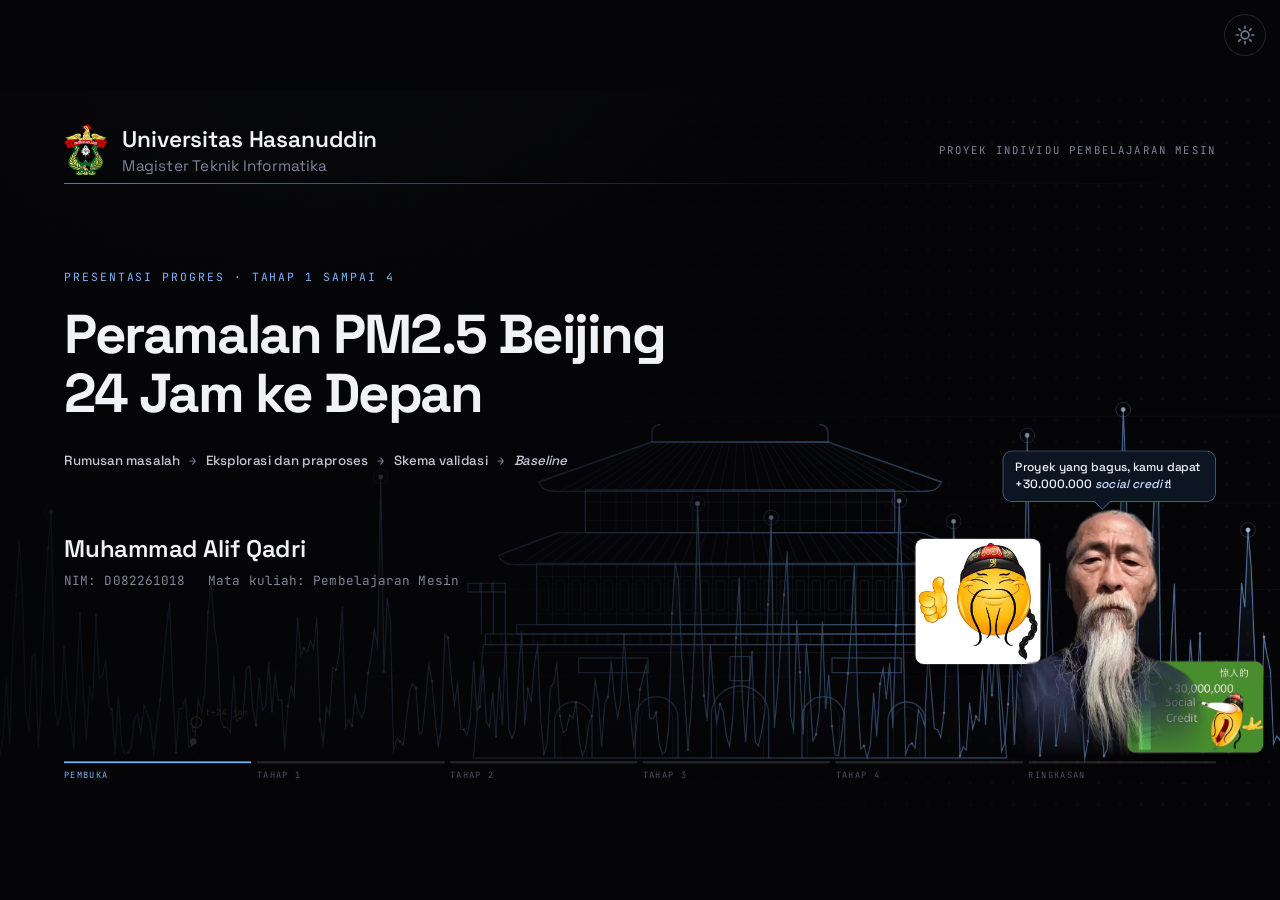
==== commit 5eba018a: "Slide 1: ganti siluet gedung dengan gambar garis gerbang Tiananmen" ====
--- a/Presentasi/Presentasi Tahap 1-4/SLIDE1.html
+++ b/Presentasi/Presentasi Tahap 1-4/SLIDE1.html
@@ -31,8 +31,8 @@
     var(--bg);
 }
 #net{position:absolute;inset:0;width:1920px;height:1080px}
-#city{position:absolute;inset:0;width:1920px;height:1080px;fill:none;stroke:rgba(125,180,255,.16);stroke-width:1.4;pointer-events:none}
-#city .fl{stroke:rgba(125,180,255,.07);stroke-width:1}
+#city{position:absolute;inset:0;width:1920px;height:1080px;fill:none;stroke:rgba(125,180,255,.55);stroke-width:2;stroke-linejoin:round;stroke-linecap:round;pointer-events:none}
+#city .fl{stroke:rgba(125,180,255,.24);stroke-width:1.1}
 
 .veil{position:absolute;inset:0;background:linear-gradient(90deg,rgba(5,5,7,.92) 0%,rgba(5,5,7,.74) 48%,rgba(5,5,7,.1) 100%);pointer-events:none}
 
@@ -126,7 +126,7 @@
 <body>
 <div class="edge-hint l" id="eh-l"></div><div class="edge-hint r" id="eh-r"></div>
 <div id="stage">
-  <svg id="city" viewBox="0 0 1920 1080" aria-hidden="true"><rect x="-10" y="912" width="92" height="90"/><line x1="-10" y1="946" x2="82" y2="946" class="fl"/><rect x="88" y="912" width="78" height="90"/><line x1="88" y1="946" x2="166" y2="946" class="fl"/><rect x="176" y="642" width="54" height="360"/><line x1="176" y1="676" x2="230" y2="676" class="fl"/><line x1="176" y1="710" x2="230" y2="710" class="fl"/><line x1="176" y1="744" x2="230" y2="744" class="fl"/><line x1="176" y1="778" x2="230" y2="778" class="fl"/><line x1="176" y1="812" x2="230" y2="812" class="fl"/><line x1="176" y1="846" x2="230" y2="846" class="fl"/><line x1="176" y1="880" x2="230" y2="880" class="fl"/><line x1="176" y1="914" x2="230" y2="914" class="fl"/><line x1="176" y1="948" x2="230" y2="948" class="fl"/><rect x="236" y="522" width="108" height="480"/><line x1="236" y1="556" x2="344" y2="556" class="fl"/><line x1="236" y1="590" x2="344" y2="590" class="fl"/><line x1="236" y1="624" x2="344" y2="624" class="fl"/><line x1="236" y1="658" x2="344" y2="658" class="fl"/><line x1="236" y1="692" x2="344" y2="692" class="fl"/><line x1="236" y1="726" x2="344" y2="726" class="fl"/><line x1="236" y1="760" x2="344" y2="760" class="fl"/><line x1="236" y1="794" x2="344" y2="794" class="fl"/><line x1="236" y1="828" x2="344" y2="828" class="fl"/><line x1="236" y1="862" x2="344" y2="862" class="fl"/><line x1="236" y1="896" x2="344" y2="896" class="fl"/><line x1="236" y1="930" x2="344" y2="930" class="fl"/><line x1="236" y1="964" x2="344" y2="964" class="fl"/><line x1="290.0" y1="522" x2="290.0" y2="462"/><rect x="360" y="852" width="108" height="150"/><line x1="360" y1="886" x2="468" y2="886" class="fl"/><line x1="360" y1="920" x2="468" y2="920" class="fl"/><line x1="360" y1="954" x2="468" y2="954" class="fl"/><rect x="484" y="882" width="78" height="120"/><line x1="484" y1="916" x2="562" y2="916" class="fl"/><line x1="484" y1="950" x2="562" y2="950" class="fl"/><rect x="578" y="702" width="124" height="300"/><line x1="578" y1="736" x2="702" y2="736" class="fl"/><line x1="578" y1="770" x2="702" y2="770" class="fl"/><line x1="578" y1="804" x2="702" y2="804" class="fl"/><line x1="578" y1="838" x2="702" y2="838" class="fl"/><line x1="578" y1="872" x2="702" y2="872" class="fl"/><line x1="578" y1="906" x2="702" y2="906" class="fl"/><line x1="578" y1="940" x2="702" y2="940" class="fl"/><rect x="712" y="852" width="78" height="150"/><line x1="712" y1="886" x2="790" y2="886" class="fl"/><line x1="712" y1="920" x2="790" y2="920" class="fl"/><line x1="712" y1="954" x2="790" y2="954" class="fl"/><rect x="806" y="642" width="92" height="360"/><line x1="806" y1="676" x2="898" y2="676" class="fl"/><line x1="806" y1="710" x2="898" y2="710" class="fl"/><line x1="806" y1="744" x2="898" y2="744" class="fl"/><line x1="806" y1="778" x2="898" y2="778" class="fl"/><line x1="806" y1="812" x2="898" y2="812" class="fl"/><line x1="806" y1="846" x2="898" y2="846" class="fl"/><line x1="806" y1="880" x2="898" y2="880" class="fl"/><line x1="806" y1="914" x2="898" y2="914" class="fl"/><line x1="806" y1="948" x2="898" y2="948" class="fl"/><rect x="914" y="852" width="54" height="150"/><line x1="914" y1="886" x2="968" y2="886" class="fl"/><line x1="914" y1="920" x2="968" y2="920" class="fl"/><line x1="914" y1="954" x2="968" y2="954" class="fl"/><rect x="984" y="882" width="54" height="120"/><line x1="984" y1="916" x2="1038" y2="916" class="fl"/><line x1="984" y1="950" x2="1038" y2="950" class="fl"/><rect x="1054" y="572" width="66" height="430"/><line x1="1054" y1="606" x2="1120" y2="606" class="fl"/><line x1="1054" y1="640" x2="1120" y2="640" class="fl"/><line x1="1054" y1="674" x2="1120" y2="674" class="fl"/><line x1="1054" y1="708" x2="1120" y2="708" class="fl"/><line x1="1054" y1="742" x2="1120" y2="742" class="fl"/><line x1="1054" y1="776" x2="1120" y2="776" class="fl"/><line x1="1054" y1="810" x2="1120" y2="810" class="fl"/><line x1="1054" y1="844" x2="1120" y2="844" class="fl"/><line x1="1054" y1="878" x2="1120" y2="878" class="fl"/><line x1="1054" y1="912" x2="1120" y2="912" class="fl"/><line x1="1054" y1="946" x2="1120" y2="946" class="fl"/><line x1="1087.0" y1="572" x2="1087.0" y2="512"/><rect x="1130" y="572" width="92" height="430"/><line x1="1130" y1="606" x2="1222" y2="606" class="fl"/><line x1="1130" y1="640" x2="1222" y2="640" class="fl"/><line x1="1130" y1="674" x2="1222" y2="674" class="fl"/><line x1="1130" y1="708" x2="1222" y2="708" class="fl"/><line x1="1130" y1="742" x2="1222" y2="742" class="fl"/><line x1="1130" y1="776" x2="1222" y2="776" class="fl"/><line x1="1130" y1="810" x2="1222" y2="810" class="fl"/><line x1="1130" y1="844" x2="1222" y2="844" class="fl"/><line x1="1130" y1="878" x2="1222" y2="878" class="fl"/><line x1="1130" y1="912" x2="1222" y2="912" class="fl"/><line x1="1130" y1="946" x2="1222" y2="946" class="fl"/><line x1="1176.0" y1="572" x2="1176.0" y2="512"/><rect x="1232" y="462" width="54" height="540"/><line x1="1232" y1="496" x2="1286" y2="496" class="fl"/><line x1="1232" y1="530" x2="1286" y2="530" class="fl"/><line x1="1232" y1="564" x2="1286" y2="564" class="fl"/><line x1="1232" y1="598" x2="1286" y2="598" class="fl"/><line x1="1232" y1="632" x2="1286" y2="632" class="fl"/><line x1="1232" y1="666" x2="1286" y2="666" class="fl"/><line x1="1232" y1="700" x2="1286" y2="700" class="fl"/><line x1="1232" y1="734" x2="1286" y2="734" class="fl"/><line x1="1232" y1="768" x2="1286" y2="768" class="fl"/><line x1="1232" y1="802" x2="1286" y2="802" class="fl"/><line x1="1232" y1="836" x2="1286" y2="836" class="fl"/><line x1="1232" y1="870" x2="1286" y2="870" class="fl"/><line x1="1232" y1="904" x2="1286" y2="904" class="fl"/><line x1="1232" y1="938" x2="1286" y2="938" class="fl"/><line x1="1259.0" y1="462" x2="1259.0" y2="402"/><rect x="1296" y="642" width="66" height="360"/><line x1="1296" y1="676" x2="1362" y2="676" class="fl"/><line x1="1296" y1="710" x2="1362" y2="710" class="fl"/><line x1="1296" y1="744" x2="1362" y2="744" class="fl"/><line x1="1296" y1="778" x2="1362" y2="778" class="fl"/><line x1="1296" y1="812" x2="1362" y2="812" class="fl"/><line x1="1296" y1="846" x2="1362" y2="846" class="fl"/><line x1="1296" y1="880" x2="1362" y2="880" class="fl"/><line x1="1296" y1="914" x2="1362" y2="914" class="fl"/><line x1="1296" y1="948" x2="1362" y2="948" class="fl"/><rect x="1372" y="522" width="124" height="480"/><line x1="1372" y1="556" x2="1496" y2="556" class="fl"/><line x1="1372" y1="590" x2="1496" y2="590" class="fl"/><line x1="1372" y1="624" x2="1496" y2="624" class="fl"/><line x1="1372" y1="658" x2="1496" y2="658" class="fl"/><line x1="1372" y1="692" x2="1496" y2="692" class="fl"/><line x1="1372" y1="726" x2="1496" y2="726" class="fl"/><line x1="1372" y1="760" x2="1496" y2="760" class="fl"/><line x1="1372" y1="794" x2="1496" y2="794" class="fl"/><line x1="1372" y1="828" x2="1496" y2="828" class="fl"/><line x1="1372" y1="862" x2="1496" y2="862" class="fl"/><line x1="1372" y1="896" x2="1496" y2="896" class="fl"/><line x1="1372" y1="930" x2="1496" y2="930" class="fl"/><line x1="1372" y1="964" x2="1496" y2="964" class="fl"/><line x1="1434.0" y1="522" x2="1434.0" y2="462"/><rect x="1506" y="702" width="66" height="300"/><line x1="1506" y1="736" x2="1572" y2="736" class="fl"/><line x1="1506" y1="770" x2="1572" y2="770" class="fl"/><line x1="1506" y1="804" x2="1572" y2="804" class="fl"/><line x1="1506" y1="838" x2="1572" y2="838" class="fl"/><line x1="1506" y1="872" x2="1572" y2="872" class="fl"/><line x1="1506" y1="906" x2="1572" y2="906" class="fl"/><line x1="1506" y1="940" x2="1572" y2="940" class="fl"/><rect x="1578" y="812" width="66" height="190"/><line x1="1578" y1="846" x2="1644" y2="846" class="fl"/><line x1="1578" y1="880" x2="1644" y2="880" class="fl"/><line x1="1578" y1="914" x2="1644" y2="914" class="fl"/><line x1="1578" y1="948" x2="1644" y2="948" class="fl"/><rect x="1660" y="522" width="66" height="480"/><line x1="1660" y1="556" x2="1726" y2="556" class="fl"/><line x1="1660" y1="590" x2="1726" y2="590" class="fl"/><line x1="1660" y1="624" x2="1726" y2="624" class="fl"/><line x1="1660" y1="658" x2="1726" y2="658" class="fl"/><line x1="1660" y1="692" x2="1726" y2="692" class="fl"/><line x1="1660" y1="726" x2="1726" y2="726" class="fl"/><line x1="1660" y1="760" x2="1726" y2="760" class="fl"/><line x1="1660" y1="794" x2="1726" y2="794" class="fl"/><line x1="1660" y1="828" x2="1726" y2="828" class="fl"/><line x1="1660" y1="862" x2="1726" y2="862" class="fl"/><line x1="1660" y1="896" x2="1726" y2="896" class="fl"/><line x1="1660" y1="930" x2="1726" y2="930" class="fl"/><line x1="1660" y1="964" x2="1726" y2="964" class="fl"/><line x1="1693.0" y1="522" x2="1693.0" y2="462"/><rect x="1732" y="462" width="66" height="540"/><line x1="1732" y1="496" x2="1798" y2="496" class="fl"/><line x1="1732" y1="530" x2="1798" y2="530" class="fl"/><line x1="1732" y1="564" x2="1798" y2="564" class="fl"/><line x1="1732" y1="598" x2="1798" y2="598" class="fl"/><line x1="1732" y1="632" x2="1798" y2="632" class="fl"/><line x1="1732" y1="666" x2="1798" y2="666" class="fl"/><line x1="1732" y1="700" x2="1798" y2="700" class="fl"/><line x1="1732" y1="734" x2="1798" y2="734" class="fl"/><line x1="1732" y1="768" x2="1798" y2="768" class="fl"/><line x1="1732" y1="802" x2="1798" y2="802" class="fl"/><line x1="1732" y1="836" x2="1798" y2="836" class="fl"/><line x1="1732" y1="870" x2="1798" y2="870" class="fl"/><line x1="1732" y1="904" x2="1798" y2="904" class="fl"/><line x1="1732" y1="938" x2="1798" y2="938" class="fl"/><line x1="1765.0" y1="462" x2="1765.0" y2="402"/><rect x="1804" y="572" width="66" height="430"/><line x1="1804" y1="606" x2="1870" y2="606" class="fl"/><line x1="1804" y1="640" x2="1870" y2="640" class="fl"/><line x1="1804" y1="674" x2="1870" y2="674" class="fl"/><line x1="1804" y1="708" x2="1870" y2="708" class="fl"/><line x1="1804" y1="742" x2="1870" y2="742" class="fl"/><line x1="1804" y1="776" x2="1870" y2="776" class="fl"/><line x1="1804" y1="810" x2="1870" y2="810" class="fl"/><line x1="1804" y1="844" x2="1870" y2="844" class="fl"/><line x1="1804" y1="878" x2="1870" y2="878" class="fl"/><line x1="1804" y1="912" x2="1870" y2="912" class="fl"/><line x1="1804" y1="946" x2="1870" y2="946" class="fl"/><line x1="1837.0" y1="572" x2="1837.0" y2="512"/><rect x="1880" y="572" width="78" height="430"/><line x1="1880" y1="606" x2="1958" y2="606" class="fl"/><line x1="1880" y1="640" x2="1958" y2="640" class="fl"/><line x1="1880" y1="674" x2="1958" y2="674" class="fl"/><line x1="1880" y1="708" x2="1958" y2="708" class="fl"/><line x1="1880" y1="742" x2="1958" y2="742" class="fl"/><line x1="1880" y1="776" x2="1958" y2="776" class="fl"/><line x1="1880" y1="810" x2="1958" y2="810" class="fl"/><line x1="1880" y1="844" x2="1958" y2="844" class="fl"/><line x1="1880" y1="878" x2="1958" y2="878" class="fl"/><line x1="1880" y1="912" x2="1958" y2="912" class="fl"/><line x1="1880" y1="946" x2="1958" y2="946" class="fl"/><line x1="1919.0" y1="572" x2="1919.0" y2="512"/></svg>
+  <svg id="city" viewBox="0 0 1920 1080" aria-hidden="true"><g id="landmark" transform="translate(1110 1002)"><path d="M-400 0L-385 -170H385L400 0Z"/><rect x="-382" y="-186" width="764" height="16"/><path d="M-278.0 0V-56.0A28.0 28.0 0 0 1 -222.0 -56.0V0"/><path d="M-157.0 0V-60.0A32.0 32.0 0 0 1 -93.0 -60.0V0"/><path d="M-43.0 0V-65.0A43.0 43.0 0 0 1 43.0 -65.0V0"/><path d="M93.0 0V-60.0A32.0 32.0 0 0 1 157.0 -60.0V0"/><path d="M222.0 0V-56.0A28.0 28.0 0 0 1 278.0 -56.0V0"/><rect x="-242" y="-150" width="104" height="22"/><rect x="138" y="-150" width="104" height="22"/><rect x="-15" y="-152" width="30" height="36"/><rect x="-335" y="-200" width="670" height="14"/><rect x="-305" y="-292" width="610" height="92"/><path d="M-362 -304C-356 -290 -346 -290 -330 -290H330C346 -290 356 -290 362 -304L272 -338H-272Z"/><rect x="-232" y="-402" width="464" height="64"/><path d="M-302 -414C-296 -400 -286 -400 -270 -400H270C286 -400 296 -400 302 -414L132 -474H-132Z"/><line x1="-132" y1="-474" x2="132" y2="-474"/><path d="M-132 -474v-16q2 -10 12 -10"/><path d="M132 -474v-16q-2 -10 -12 -10"/><line x1="-352" y1="-186" x2="-352" y2="-262"/><path d="M-352 -262h-20v13h20"/><line x1="-370" y1="-186" x2="-370" y2="-262"/><path d="M-370 -262h-20v13h20"/><line x1="-388" y1="-186" x2="-388" y2="-262"/><path d="M-388 -262h-20v13h20"/><line x1="352" y1="-186" x2="352" y2="-262"/><path d="M352 -262h20v13h-20"/><line x1="370" y1="-186" x2="370" y2="-262"/><path d="M370 -262h20v13h-20"/><line x1="388" y1="-186" x2="388" y2="-262"/><path d="M388 -262h20v13h-20"/><g class="fl"><line x1="-392" y1="-158" x2="392" y2="-158"/><line x1="-374" y1="-186" x2="-374" y2="-170"/><line x1="-358" y1="-186" x2="-358" y2="-170"/><line x1="-342" y1="-186" x2="-342" y2="-170"/><line x1="-326" y1="-186" x2="-326" y2="-170"/><line x1="-310" y1="-186" x2="-310" y2="-170"/><line x1="-294" y1="-186" x2="-294" y2="-170"/><line x1="-278" y1="-186" x2="-278" y2="-170"/><line x1="-262" y1="-186" x2="-262" y2="-170"/><line x1="-246" y1="-186" x2="-246" y2="-170"/><line x1="-230" y1="-186" x2="-230" y2="-170"/><line x1="-214" y1="-186" x2="-214" y2="-170"/><line x1="-198" y1="-186" x2="-198" y2="-170"/><line x1="-182" y1="-186" x2="-182" y2="-170"/><line x1="-166" y1="-186" x2="-166" y2="-170"/><line x1="-150" y1="-186" x2="-150" y2="-170"/><line x1="-134" y1="-186" x2="-134" y2="-170"/><line x1="-118" y1="-186" x2="-118" y2="-170"/><line x1="-102" y1="-186" x2="-102" y2="-170"/><line x1="-86" y1="-186" x2="-86" y2="-170"/><line x1="-70" y1="-186" x2="-70" y2="-170"/><line x1="-54" y1="-186" x2="-54" y2="-170"/><line x1="-38" y1="-186" x2="-38" y2="-170"/><line x1="-22" y1="-186" x2="-22" y2="-170"/><line x1="-6" y1="-186" x2="-6" y2="-170"/><line x1="10" y1="-186" x2="10" y2="-170"/><line x1="26" y1="-186" x2="26" y2="-170"/><line x1="42" y1="-186" x2="42" y2="-170"/><line x1="58" y1="-186" x2="58" y2="-170"/><line x1="74" y1="-186" x2="74" y2="-170"/><line x1="90" y1="-186" x2="90" y2="-170"/><line x1="106" y1="-186" x2="106" y2="-170"/><line x1="122" y1="-186" x2="122" y2="-170"/><line x1="138" y1="-186" x2="138" y2="-170"/><line x1="154" y1="-186" x2="154" y2="-170"/><line x1="170" y1="-186" x2="170" y2="-170"/><line x1="186" y1="-186" x2="186" y2="-170"/><line x1="202" y1="-186" x2="202" y2="-170"/><line x1="218" y1="-186" x2="218" y2="-170"/><line x1="234" y1="-186" x2="234" y2="-170"/><line x1="250" y1="-186" x2="250" y2="-170"/><line x1="266" y1="-186" x2="266" y2="-170"/><line x1="282" y1="-186" x2="282" y2="-170"/><line x1="298" y1="-186" x2="298" y2="-170"/><line x1="314" y1="-186" x2="314" y2="-170"/><line x1="330" y1="-186" x2="330" y2="-170"/><line x1="346" y1="-186" x2="346" y2="-170"/><line x1="362" y1="-186" x2="362" y2="-170"/><path d="M-270.0 0V-56.0A20.0 20.0 0 0 1 -230.0 -56.0V0"/><path d="M-149.0 0V-60.0A24.0 24.0 0 0 1 -101.0 -60.0V0"/><path d="M-35.0 0V-65.0A35.0 35.0 0 0 1 35.0 -65.0V0"/><path d="M101.0 0V-60.0A24.0 24.0 0 0 1 149.0 -60.0V0"/><path d="M230.0 0V-56.0A20.0 20.0 0 0 1 270.0 -56.0V0"/><line x1="-305" y1="-292" x2="-305" y2="-200"/><line x1="-281" y1="-292" x2="-281" y2="-200"/><line x1="-257" y1="-292" x2="-257" y2="-200"/><line x1="-233" y1="-292" x2="-233" y2="-200"/><line x1="-209" y1="-292" x2="-209" y2="-200"/><line x1="-185" y1="-292" x2="-185" y2="-200"/><line x1="-161" y1="-292" x2="-161" y2="-200"/><line x1="-137" y1="-292" x2="-137" y2="-200"/><line x1="-113" y1="-292" x2="-113" y2="-200"/><line x1="-89" y1="-292" x2="-89" y2="-200"/><line x1="-65" y1="-292" x2="-65" y2="-200"/><line x1="-41" y1="-292" x2="-41" y2="-200"/><line x1="-17" y1="-292" x2="-17" y2="-200"/><line x1="7" y1="-292" x2="7" y2="-200"/><line x1="31" y1="-292" x2="31" y2="-200"/><line x1="55" y1="-292" x2="55" y2="-200"/><line x1="79" y1="-292" x2="79" y2="-200"/><line x1="103" y1="-292" x2="103" y2="-200"/><line x1="127" y1="-292" x2="127" y2="-200"/><line x1="151" y1="-292" x2="151" y2="-200"/><line x1="175" y1="-292" x2="175" y2="-200"/><line x1="199" y1="-292" x2="199" y2="-200"/><line x1="223" y1="-292" x2="223" y2="-200"/><line x1="247" y1="-292" x2="247" y2="-200"/><line x1="271" y1="-292" x2="271" y2="-200"/><line x1="295" y1="-292" x2="295" y2="-200"/><line x1="-305" y1="-272" x2="305" y2="-272"/><line x1="-305" y1="-216" x2="305" y2="-216"/><rect x="-299" y="-266" width="12" height="44"/><rect x="-275" y="-266" width="12" height="44"/><rect x="-251" y="-266" width="12" height="44"/><rect x="-227" y="-266" width="12" height="44"/><rect x="-203" y="-266" width="12" height="44"/><rect x="-179" y="-266" width="12" height="44"/><rect x="-155" y="-266" width="12" height="44"/><rect x="-131" y="-266" width="12" height="44"/><rect x="-107" y="-266" width="12" height="44"/><rect x="-83" y="-266" width="12" height="44"/><rect x="-59" y="-266" width="12" height="44"/><rect x="-35" y="-266" width="12" height="44"/><rect x="-11" y="-266" width="12" height="44"/><rect x="13" y="-266" width="12" height="44"/><rect x="37" y="-266" width="12" height="44"/><rect x="61" y="-266" width="12" height="44"/><rect x="85" y="-266" width="12" height="44"/><rect x="109" y="-266" width="12" height="44"/><rect x="133" y="-266" width="12" height="44"/><rect x="157" y="-266" width="12" height="44"/><rect x="181" y="-266" width="12" height="44"/><rect x="205" y="-266" width="12" height="44"/><rect x="229" y="-266" width="12" height="44"/><rect x="253" y="-266" width="12" height="44"/><rect x="277" y="-266" width="12" height="44"/><line x1="-330" y1="-290" x2="-257.4" y2="-338"/><line x1="-308" y1="-290" x2="-240.2" y2="-338"/><line x1="-286" y1="-290" x2="-223.1" y2="-338"/><line x1="-264" y1="-290" x2="-205.9" y2="-338"/><line x1="-242" y1="-290" x2="-188.8" y2="-338"/><line x1="-220" y1="-290" x2="-171.6" y2="-338"/><line x1="-198" y1="-290" x2="-154.4" y2="-338"/><line x1="-176" y1="-290" x2="-137.3" y2="-338"/><line x1="-154" y1="-290" x2="-120.1" y2="-338"/><line x1="-132" y1="-290" x2="-103.0" y2="-338"/><line x1="-110" y1="-290" x2="-85.8" y2="-338"/><line x1="-88" y1="-290" x2="-68.6" y2="-338"/><line x1="-66" y1="-290" x2="-51.5" y2="-338"/><line x1="-44" y1="-290" x2="-34.3" y2="-338"/><line x1="-22" y1="-290" x2="-17.2" y2="-338"/><line x1="0" y1="-290" x2="0.0" y2="-338"/><line x1="22" y1="-290" x2="17.2" y2="-338"/><line x1="44" y1="-290" x2="34.3" y2="-338"/><line x1="66" y1="-290" x2="51.5" y2="-338"/><line x1="88" y1="-290" x2="68.6" y2="-338"/><line x1="110" y1="-290" x2="85.8" y2="-338"/><line x1="132" y1="-290" x2="103.0" y2="-338"/><line x1="154" y1="-290" x2="120.1" y2="-338"/><line x1="176" y1="-290" x2="137.3" y2="-338"/><line x1="198" y1="-290" x2="154.4" y2="-338"/><line x1="220" y1="-290" x2="171.6" y2="-338"/><line x1="242" y1="-290" x2="188.8" y2="-338"/><line x1="264" y1="-290" x2="205.9" y2="-338"/><line x1="286" y1="-290" x2="223.1" y2="-338"/><line x1="308" y1="-290" x2="240.2" y2="-338"/><line x1="330" y1="-290" x2="257.4" y2="-338"/><line x1="-232" y1="-402" x2="-232" y2="-338"/><line x1="-209" y1="-402" x2="-209" y2="-338"/><line x1="-186" y1="-402" x2="-186" y2="-338"/><line x1="-163" y1="-402" x2="-163" y2="-338"/><line x1="-140" y1="-402" x2="-140" y2="-338"/><line x1="-117" y1="-402" x2="-117" y2="-338"/><line x1="-94" y1="-402" x2="-94" y2="-338"/><line x1="-71" y1="-402" x2="-71" y2="-338"/><line x1="-48" y1="-402" x2="-48" y2="-338"/><line x1="-25" y1="-402" x2="-25" y2="-338"/><line x1="-2" y1="-402" x2="-2" y2="-338"/><line x1="21" y1="-402" x2="21" y2="-338"/><line x1="44" y1="-402" x2="44" y2="-338"/><line x1="67" y1="-402" x2="67" y2="-338"/><line x1="90" y1="-402" x2="90" y2="-338"/><line x1="113" y1="-402" x2="113" y2="-338"/><line x1="136" y1="-402" x2="136" y2="-338"/><line x1="159" y1="-402" x2="159" y2="-338"/><line x1="182" y1="-402" x2="182" y2="-338"/><line x1="205" y1="-402" x2="205" y2="-338"/><line x1="228" y1="-402" x2="228" y2="-338"/><line x1="-232" y1="-384" x2="232" y2="-384"/><line x1="-232" y1="-356" x2="232" y2="-356"/><line x1="-270" y1="-400" x2="-135.0" y2="-474"/><line x1="-250" y1="-400" x2="-125.0" y2="-474"/><line x1="-230" y1="-400" x2="-115.0" y2="-474"/><line x1="-210" y1="-400" x2="-105.0" y2="-474"/><line x1="-190" y1="-400" x2="-95.0" y2="-474"/><line x1="-170" y1="-400" x2="-85.0" y2="-474"/><line x1="-150" y1="-400" x2="-75.0" y2="-474"/><line x1="-130" y1="-400" x2="-65.0" y2="-474"/><line x1="-110" y1="-400" x2="-55.0" y2="-474"/><line x1="-90" y1="-400" x2="-45.0" y2="-474"/><line x1="-70" y1="-400" x2="-35.0" y2="-474"/><line x1="-50" y1="-400" x2="-25.0" y2="-474"/><line x1="-30" y1="-400" x2="-15.0" y2="-474"/><line x1="-10" y1="-400" x2="-5.0" y2="-474"/><line x1="10" y1="-400" x2="5.0" y2="-474"/><line x1="30" y1="-400" x2="15.0" y2="-474"/><line x1="50" y1="-400" x2="25.0" y2="-474"/><line x1="70" y1="-400" x2="35.0" y2="-474"/><line x1="90" y1="-400" x2="45.0" y2="-474"/><line x1="110" y1="-400" x2="55.0" y2="-474"/><line x1="130" y1="-400" x2="65.0" y2="-474"/><line x1="150" y1="-400" x2="75.0" y2="-474"/><line x1="170" y1="-400" x2="85.0" y2="-474"/><line x1="190" y1="-400" x2="95.0" y2="-474"/><line x1="210" y1="-400" x2="105.0" y2="-474"/><line x1="230" y1="-400" x2="115.0" y2="-474"/><line x1="250" y1="-400" x2="125.0" y2="-474"/><line x1="270" y1="-400" x2="135.0" y2="-474"/></g></g></svg>
   <canvas id="net" width="1920" height="1080"></canvas>
   <div class="veil"></div>
 
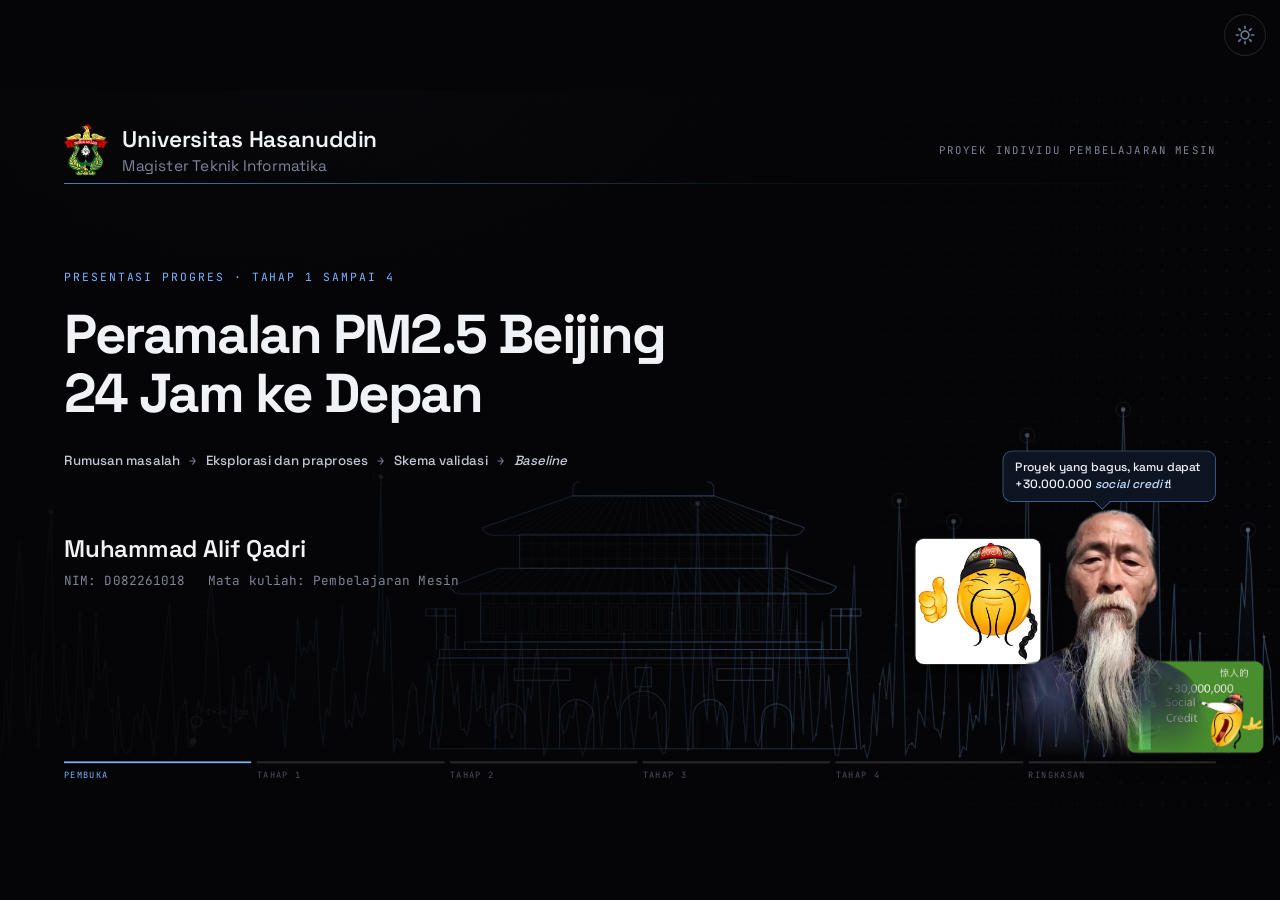
==== commit 30fe7687: "Slide 1: gerbang Tiananmen tampil utuh, grafik latar lebih samar" ====
--- a/Presentasi/Presentasi Tahap 1-4/SLIDE1.html
+++ b/Presentasi/Presentasi Tahap 1-4/SLIDE1.html
@@ -30,7 +30,7 @@
     radial-gradient(rgba(255,255,255,.055) 1px,transparent 1.2px) 0 0/32px 32px,
     var(--bg);
 }
-#net{position:absolute;inset:0;width:1920px;height:1080px}
+#net{position:absolute;inset:0;width:1920px;height:1080px;opacity:.5}
 #city{position:absolute;inset:0;width:1920px;height:1080px;fill:none;stroke:rgba(125,180,255,.55);stroke-width:2;stroke-linejoin:round;stroke-linecap:round;pointer-events:none}
 #city .fl{stroke:rgba(125,180,255,.24);stroke-width:1.1}
 
@@ -126,7 +126,7 @@
 <body>
 <div class="edge-hint l" id="eh-l"></div><div class="edge-hint r" id="eh-r"></div>
 <div id="stage">
-  <svg id="city" viewBox="0 0 1920 1080" aria-hidden="true"><g id="landmark" transform="translate(1110 1002)"><path d="M-400 0L-385 -170H385L400 0Z"/><rect x="-382" y="-186" width="764" height="16"/><path d="M-278.0 0V-56.0A28.0 28.0 0 0 1 -222.0 -56.0V0"/><path d="M-157.0 0V-60.0A32.0 32.0 0 0 1 -93.0 -60.0V0"/><path d="M-43.0 0V-65.0A43.0 43.0 0 0 1 43.0 -65.0V0"/><path d="M93.0 0V-60.0A32.0 32.0 0 0 1 157.0 -60.0V0"/><path d="M222.0 0V-56.0A28.0 28.0 0 0 1 278.0 -56.0V0"/><rect x="-242" y="-150" width="104" height="22"/><rect x="138" y="-150" width="104" height="22"/><rect x="-15" y="-152" width="30" height="36"/><rect x="-335" y="-200" width="670" height="14"/><rect x="-305" y="-292" width="610" height="92"/><path d="M-362 -304C-356 -290 -346 -290 -330 -290H330C346 -290 356 -290 362 -304L272 -338H-272Z"/><rect x="-232" y="-402" width="464" height="64"/><path d="M-302 -414C-296 -400 -286 -400 -270 -400H270C286 -400 296 -400 302 -414L132 -474H-132Z"/><line x1="-132" y1="-474" x2="132" y2="-474"/><path d="M-132 -474v-16q2 -10 12 -10"/><path d="M132 -474v-16q-2 -10 -12 -10"/><line x1="-352" y1="-186" x2="-352" y2="-262"/><path d="M-352 -262h-20v13h20"/><line x1="-370" y1="-186" x2="-370" y2="-262"/><path d="M-370 -262h-20v13h20"/><line x1="-388" y1="-186" x2="-388" y2="-262"/><path d="M-388 -262h-20v13h20"/><line x1="352" y1="-186" x2="352" y2="-262"/><path d="M352 -262h20v13h-20"/><line x1="370" y1="-186" x2="370" y2="-262"/><path d="M370 -262h20v13h-20"/><line x1="388" y1="-186" x2="388" y2="-262"/><path d="M388 -262h20v13h-20"/><g class="fl"><line x1="-392" y1="-158" x2="392" y2="-158"/><line x1="-374" y1="-186" x2="-374" y2="-170"/><line x1="-358" y1="-186" x2="-358" y2="-170"/><line x1="-342" y1="-186" x2="-342" y2="-170"/><line x1="-326" y1="-186" x2="-326" y2="-170"/><line x1="-310" y1="-186" x2="-310" y2="-170"/><line x1="-294" y1="-186" x2="-294" y2="-170"/><line x1="-278" y1="-186" x2="-278" y2="-170"/><line x1="-262" y1="-186" x2="-262" y2="-170"/><line x1="-246" y1="-186" x2="-246" y2="-170"/><line x1="-230" y1="-186" x2="-230" y2="-170"/><line x1="-214" y1="-186" x2="-214" y2="-170"/><line x1="-198" y1="-186" x2="-198" y2="-170"/><line x1="-182" y1="-186" x2="-182" y2="-170"/><line x1="-166" y1="-186" x2="-166" y2="-170"/><line x1="-150" y1="-186" x2="-150" y2="-170"/><line x1="-134" y1="-186" x2="-134" y2="-170"/><line x1="-118" y1="-186" x2="-118" y2="-170"/><line x1="-102" y1="-186" x2="-102" y2="-170"/><line x1="-86" y1="-186" x2="-86" y2="-170"/><line x1="-70" y1="-186" x2="-70" y2="-170"/><line x1="-54" y1="-186" x2="-54" y2="-170"/><line x1="-38" y1="-186" x2="-38" y2="-170"/><line x1="-22" y1="-186" x2="-22" y2="-170"/><line x1="-6" y1="-186" x2="-6" y2="-170"/><line x1="10" y1="-186" x2="10" y2="-170"/><line x1="26" y1="-186" x2="26" y2="-170"/><line x1="42" y1="-186" x2="42" y2="-170"/><line x1="58" y1="-186" x2="58" y2="-170"/><line x1="74" y1="-186" x2="74" y2="-170"/><line x1="90" y1="-186" x2="90" y2="-170"/><line x1="106" y1="-186" x2="106" y2="-170"/><line x1="122" y1="-186" x2="122" y2="-170"/><line x1="138" y1="-186" x2="138" y2="-170"/><line x1="154" y1="-186" x2="154" y2="-170"/><line x1="170" y1="-186" x2="170" y2="-170"/><line x1="186" y1="-186" x2="186" y2="-170"/><line x1="202" y1="-186" x2="202" y2="-170"/><line x1="218" y1="-186" x2="218" y2="-170"/><line x1="234" y1="-186" x2="234" y2="-170"/><line x1="250" y1="-186" x2="250" y2="-170"/><line x1="266" y1="-186" x2="266" y2="-170"/><line x1="282" y1="-186" x2="282" y2="-170"/><line x1="298" y1="-186" x2="298" y2="-170"/><line x1="314" y1="-186" x2="314" y2="-170"/><line x1="330" y1="-186" x2="330" y2="-170"/><line x1="346" y1="-186" x2="346" y2="-170"/><line x1="362" y1="-186" x2="362" y2="-170"/><path d="M-270.0 0V-56.0A20.0 20.0 0 0 1 -230.0 -56.0V0"/><path d="M-149.0 0V-60.0A24.0 24.0 0 0 1 -101.0 -60.0V0"/><path d="M-35.0 0V-65.0A35.0 35.0 0 0 1 35.0 -65.0V0"/><path d="M101.0 0V-60.0A24.0 24.0 0 0 1 149.0 -60.0V0"/><path d="M230.0 0V-56.0A20.0 20.0 0 0 1 270.0 -56.0V0"/><line x1="-305" y1="-292" x2="-305" y2="-200"/><line x1="-281" y1="-292" x2="-281" y2="-200"/><line x1="-257" y1="-292" x2="-257" y2="-200"/><line x1="-233" y1="-292" x2="-233" y2="-200"/><line x1="-209" y1="-292" x2="-209" y2="-200"/><line x1="-185" y1="-292" x2="-185" y2="-200"/><line x1="-161" y1="-292" x2="-161" y2="-200"/><line x1="-137" y1="-292" x2="-137" y2="-200"/><line x1="-113" y1="-292" x2="-113" y2="-200"/><line x1="-89" y1="-292" x2="-89" y2="-200"/><line x1="-65" y1="-292" x2="-65" y2="-200"/><line x1="-41" y1="-292" x2="-41" y2="-200"/><line x1="-17" y1="-292" x2="-17" y2="-200"/><line x1="7" y1="-292" x2="7" y2="-200"/><line x1="31" y1="-292" x2="31" y2="-200"/><line x1="55" y1="-292" x2="55" y2="-200"/><line x1="79" y1="-292" x2="79" y2="-200"/><line x1="103" y1="-292" x2="103" y2="-200"/><line x1="127" y1="-292" x2="127" y2="-200"/><line x1="151" y1="-292" x2="151" y2="-200"/><line x1="175" y1="-292" x2="175" y2="-200"/><line x1="199" y1="-292" x2="199" y2="-200"/><line x1="223" y1="-292" x2="223" y2="-200"/><line x1="247" y1="-292" x2="247" y2="-200"/><line x1="271" y1="-292" x2="271" y2="-200"/><line x1="295" y1="-292" x2="295" y2="-200"/><line x1="-305" y1="-272" x2="305" y2="-272"/><line x1="-305" y1="-216" x2="305" y2="-216"/><rect x="-299" y="-266" width="12" height="44"/><rect x="-275" y="-266" width="12" height="44"/><rect x="-251" y="-266" width="12" height="44"/><rect x="-227" y="-266" width="12" height="44"/><rect x="-203" y="-266" width="12" height="44"/><rect x="-179" y="-266" width="12" height="44"/><rect x="-155" y="-266" width="12" height="44"/><rect x="-131" y="-266" width="12" height="44"/><rect x="-107" y="-266" width="12" height="44"/><rect x="-83" y="-266" width="12" height="44"/><rect x="-59" y="-266" width="12" height="44"/><rect x="-35" y="-266" width="12" height="44"/><rect x="-11" y="-266" width="12" height="44"/><rect x="13" y="-266" width="12" height="44"/><rect x="37" y="-266" width="12" height="44"/><rect x="61" y="-266" width="12" height="44"/><rect x="85" y="-266" width="12" height="44"/><rect x="109" y="-266" width="12" height="44"/><rect x="133" y="-266" width="12" height="44"/><rect x="157" y="-266" width="12" height="44"/><rect x="181" y="-266" width="12" height="44"/><rect x="205" y="-266" width="12" height="44"/><rect x="229" y="-266" width="12" height="44"/><rect x="253" y="-266" width="12" height="44"/><rect x="277" y="-266" width="12" height="44"/><line x1="-330" y1="-290" x2="-257.4" y2="-338"/><line x1="-308" y1="-290" x2="-240.2" y2="-338"/><line x1="-286" y1="-290" x2="-223.1" y2="-338"/><line x1="-264" y1="-290" x2="-205.9" y2="-338"/><line x1="-242" y1="-290" x2="-188.8" y2="-338"/><line x1="-220" y1="-290" x2="-171.6" y2="-338"/><line x1="-198" y1="-290" x2="-154.4" y2="-338"/><line x1="-176" y1="-290" x2="-137.3" y2="-338"/><line x1="-154" y1="-290" x2="-120.1" y2="-338"/><line x1="-132" y1="-290" x2="-103.0" y2="-338"/><line x1="-110" y1="-290" x2="-85.8" y2="-338"/><line x1="-88" y1="-290" x2="-68.6" y2="-338"/><line x1="-66" y1="-290" x2="-51.5" y2="-338"/><line x1="-44" y1="-290" x2="-34.3" y2="-338"/><line x1="-22" y1="-290" x2="-17.2" y2="-338"/><line x1="0" y1="-290" x2="0.0" y2="-338"/><line x1="22" y1="-290" x2="17.2" y2="-338"/><line x1="44" y1="-290" x2="34.3" y2="-338"/><line x1="66" y1="-290" x2="51.5" y2="-338"/><line x1="88" y1="-290" x2="68.6" y2="-338"/><line x1="110" y1="-290" x2="85.8" y2="-338"/><line x1="132" y1="-290" x2="103.0" y2="-338"/><line x1="154" y1="-290" x2="120.1" y2="-338"/><line x1="176" y1="-290" x2="137.3" y2="-338"/><line x1="198" y1="-290" x2="154.4" y2="-338"/><line x1="220" y1="-290" x2="171.6" y2="-338"/><line x1="242" y1="-290" x2="188.8" y2="-338"/><line x1="264" y1="-290" x2="205.9" y2="-338"/><line x1="286" y1="-290" x2="223.1" y2="-338"/><line x1="308" y1="-290" x2="240.2" y2="-338"/><line x1="330" y1="-290" x2="257.4" y2="-338"/><line x1="-232" y1="-402" x2="-232" y2="-338"/><line x1="-209" y1="-402" x2="-209" y2="-338"/><line x1="-186" y1="-402" x2="-186" y2="-338"/><line x1="-163" y1="-402" x2="-163" y2="-338"/><line x1="-140" y1="-402" x2="-140" y2="-338"/><line x1="-117" y1="-402" x2="-117" y2="-338"/><line x1="-94" y1="-402" x2="-94" y2="-338"/><line x1="-71" y1="-402" x2="-71" y2="-338"/><line x1="-48" y1="-402" x2="-48" y2="-338"/><line x1="-25" y1="-402" x2="-25" y2="-338"/><line x1="-2" y1="-402" x2="-2" y2="-338"/><line x1="21" y1="-402" x2="21" y2="-338"/><line x1="44" y1="-402" x2="44" y2="-338"/><line x1="67" y1="-402" x2="67" y2="-338"/><line x1="90" y1="-402" x2="90" y2="-338"/><line x1="113" y1="-402" x2="113" y2="-338"/><line x1="136" y1="-402" x2="136" y2="-338"/><line x1="159" y1="-402" x2="159" y2="-338"/><line x1="182" y1="-402" x2="182" y2="-338"/><line x1="205" y1="-402" x2="205" y2="-338"/><line x1="228" y1="-402" x2="228" y2="-338"/><line x1="-232" y1="-384" x2="232" y2="-384"/><line x1="-232" y1="-356" x2="232" y2="-356"/><line x1="-270" y1="-400" x2="-135.0" y2="-474"/><line x1="-250" y1="-400" x2="-125.0" y2="-474"/><line x1="-230" y1="-400" x2="-115.0" y2="-474"/><line x1="-210" y1="-400" x2="-105.0" y2="-474"/><line x1="-190" y1="-400" x2="-95.0" y2="-474"/><line x1="-170" y1="-400" x2="-85.0" y2="-474"/><line x1="-150" y1="-400" x2="-75.0" y2="-474"/><line x1="-130" y1="-400" x2="-65.0" y2="-474"/><line x1="-110" y1="-400" x2="-55.0" y2="-474"/><line x1="-90" y1="-400" x2="-45.0" y2="-474"/><line x1="-70" y1="-400" x2="-35.0" y2="-474"/><line x1="-50" y1="-400" x2="-25.0" y2="-474"/><line x1="-30" y1="-400" x2="-15.0" y2="-474"/><line x1="-10" y1="-400" x2="-5.0" y2="-474"/><line x1="10" y1="-400" x2="5.0" y2="-474"/><line x1="30" y1="-400" x2="15.0" y2="-474"/><line x1="50" y1="-400" x2="25.0" y2="-474"/><line x1="70" y1="-400" x2="35.0" y2="-474"/><line x1="90" y1="-400" x2="45.0" y2="-474"/><line x1="110" y1="-400" x2="55.0" y2="-474"/><line x1="130" y1="-400" x2="65.0" y2="-474"/><line x1="150" y1="-400" x2="75.0" y2="-474"/><line x1="170" y1="-400" x2="85.0" y2="-474"/><line x1="190" y1="-400" x2="95.0" y2="-474"/><line x1="210" y1="-400" x2="105.0" y2="-474"/><line x1="230" y1="-400" x2="115.0" y2="-474"/><line x1="250" y1="-400" x2="125.0" y2="-474"/><line x1="270" y1="-400" x2="135.0" y2="-474"/></g></g></svg>
+  <svg id="city" viewBox="0 0 1920 1080" aria-hidden="true"><g id="landmark" transform="translate(965 988) scale(.8)"><path d="M-400 0L-385 -170H385L400 0Z"/><rect x="-382" y="-186" width="764" height="16"/><path d="M-278.0 0V-56.0A28.0 28.0 0 0 1 -222.0 -56.0V0"/><path d="M-157.0 0V-60.0A32.0 32.0 0 0 1 -93.0 -60.0V0"/><path d="M-43.0 0V-65.0A43.0 43.0 0 0 1 43.0 -65.0V0"/><path d="M93.0 0V-60.0A32.0 32.0 0 0 1 157.0 -60.0V0"/><path d="M222.0 0V-56.0A28.0 28.0 0 0 1 278.0 -56.0V0"/><rect x="-242" y="-150" width="104" height="22"/><rect x="138" y="-150" width="104" height="22"/><rect x="-15" y="-152" width="30" height="36"/><rect x="-335" y="-200" width="670" height="14"/><rect x="-305" y="-292" width="610" height="92"/><path d="M-362 -304C-356 -290 -346 -290 -330 -290H330C346 -290 356 -290 362 -304L272 -338H-272Z"/><rect x="-232" y="-402" width="464" height="64"/><path d="M-302 -414C-296 -400 -286 -400 -270 -400H270C286 -400 296 -400 302 -414L132 -474H-132Z"/><line x1="-132" y1="-474" x2="132" y2="-474"/><path d="M-132 -474v-16q2 -10 12 -10"/><path d="M132 -474v-16q-2 -10 -12 -10"/><line x1="-352" y1="-186" x2="-352" y2="-262"/><path d="M-352 -262h-20v13h20"/><line x1="-370" y1="-186" x2="-370" y2="-262"/><path d="M-370 -262h-20v13h20"/><line x1="-388" y1="-186" x2="-388" y2="-262"/><path d="M-388 -262h-20v13h20"/><line x1="352" y1="-186" x2="352" y2="-262"/><path d="M352 -262h20v13h-20"/><line x1="370" y1="-186" x2="370" y2="-262"/><path d="M370 -262h20v13h-20"/><line x1="388" y1="-186" x2="388" y2="-262"/><path d="M388 -262h20v13h-20"/><g class="fl"><line x1="-392" y1="-158" x2="392" y2="-158"/><line x1="-374" y1="-186" x2="-374" y2="-170"/><line x1="-358" y1="-186" x2="-358" y2="-170"/><line x1="-342" y1="-186" x2="-342" y2="-170"/><line x1="-326" y1="-186" x2="-326" y2="-170"/><line x1="-310" y1="-186" x2="-310" y2="-170"/><line x1="-294" y1="-186" x2="-294" y2="-170"/><line x1="-278" y1="-186" x2="-278" y2="-170"/><line x1="-262" y1="-186" x2="-262" y2="-170"/><line x1="-246" y1="-186" x2="-246" y2="-170"/><line x1="-230" y1="-186" x2="-230" y2="-170"/><line x1="-214" y1="-186" x2="-214" y2="-170"/><line x1="-198" y1="-186" x2="-198" y2="-170"/><line x1="-182" y1="-186" x2="-182" y2="-170"/><line x1="-166" y1="-186" x2="-166" y2="-170"/><line x1="-150" y1="-186" x2="-150" y2="-170"/><line x1="-134" y1="-186" x2="-134" y2="-170"/><line x1="-118" y1="-186" x2="-118" y2="-170"/><line x1="-102" y1="-186" x2="-102" y2="-170"/><line x1="-86" y1="-186" x2="-86" y2="-170"/><line x1="-70" y1="-186" x2="-70" y2="-170"/><line x1="-54" y1="-186" x2="-54" y2="-170"/><line x1="-38" y1="-186" x2="-38" y2="-170"/><line x1="-22" y1="-186" x2="-22" y2="-170"/><line x1="-6" y1="-186" x2="-6" y2="-170"/><line x1="10" y1="-186" x2="10" y2="-170"/><line x1="26" y1="-186" x2="26" y2="-170"/><line x1="42" y1="-186" x2="42" y2="-170"/><line x1="58" y1="-186" x2="58" y2="-170"/><line x1="74" y1="-186" x2="74" y2="-170"/><line x1="90" y1="-186" x2="90" y2="-170"/><line x1="106" y1="-186" x2="106" y2="-170"/><line x1="122" y1="-186" x2="122" y2="-170"/><line x1="138" y1="-186" x2="138" y2="-170"/><line x1="154" y1="-186" x2="154" y2="-170"/><line x1="170" y1="-186" x2="170" y2="-170"/><line x1="186" y1="-186" x2="186" y2="-170"/><line x1="202" y1="-186" x2="202" y2="-170"/><line x1="218" y1="-186" x2="218" y2="-170"/><line x1="234" y1="-186" x2="234" y2="-170"/><line x1="250" y1="-186" x2="250" y2="-170"/><line x1="266" y1="-186" x2="266" y2="-170"/><line x1="282" y1="-186" x2="282" y2="-170"/><line x1="298" y1="-186" x2="298" y2="-170"/><line x1="314" y1="-186" x2="314" y2="-170"/><line x1="330" y1="-186" x2="330" y2="-170"/><line x1="346" y1="-186" x2="346" y2="-170"/><line x1="362" y1="-186" x2="362" y2="-170"/><path d="M-270.0 0V-56.0A20.0 20.0 0 0 1 -230.0 -56.0V0"/><path d="M-149.0 0V-60.0A24.0 24.0 0 0 1 -101.0 -60.0V0"/><path d="M-35.0 0V-65.0A35.0 35.0 0 0 1 35.0 -65.0V0"/><path d="M101.0 0V-60.0A24.0 24.0 0 0 1 149.0 -60.0V0"/><path d="M230.0 0V-56.0A20.0 20.0 0 0 1 270.0 -56.0V0"/><line x1="-305" y1="-292" x2="-305" y2="-200"/><line x1="-281" y1="-292" x2="-281" y2="-200"/><line x1="-257" y1="-292" x2="-257" y2="-200"/><line x1="-233" y1="-292" x2="-233" y2="-200"/><line x1="-209" y1="-292" x2="-209" y2="-200"/><line x1="-185" y1="-292" x2="-185" y2="-200"/><line x1="-161" y1="-292" x2="-161" y2="-200"/><line x1="-137" y1="-292" x2="-137" y2="-200"/><line x1="-113" y1="-292" x2="-113" y2="-200"/><line x1="-89" y1="-292" x2="-89" y2="-200"/><line x1="-65" y1="-292" x2="-65" y2="-200"/><line x1="-41" y1="-292" x2="-41" y2="-200"/><line x1="-17" y1="-292" x2="-17" y2="-200"/><line x1="7" y1="-292" x2="7" y2="-200"/><line x1="31" y1="-292" x2="31" y2="-200"/><line x1="55" y1="-292" x2="55" y2="-200"/><line x1="79" y1="-292" x2="79" y2="-200"/><line x1="103" y1="-292" x2="103" y2="-200"/><line x1="127" y1="-292" x2="127" y2="-200"/><line x1="151" y1="-292" x2="151" y2="-200"/><line x1="175" y1="-292" x2="175" y2="-200"/><line x1="199" y1="-292" x2="199" y2="-200"/><line x1="223" y1="-292" x2="223" y2="-200"/><line x1="247" y1="-292" x2="247" y2="-200"/><line x1="271" y1="-292" x2="271" y2="-200"/><line x1="295" y1="-292" x2="295" y2="-200"/><line x1="-305" y1="-272" x2="305" y2="-272"/><line x1="-305" y1="-216" x2="305" y2="-216"/><rect x="-299" y="-266" width="12" height="44"/><rect x="-275" y="-266" width="12" height="44"/><rect x="-251" y="-266" width="12" height="44"/><rect x="-227" y="-266" width="12" height="44"/><rect x="-203" y="-266" width="12" height="44"/><rect x="-179" y="-266" width="12" height="44"/><rect x="-155" y="-266" width="12" height="44"/><rect x="-131" y="-266" width="12" height="44"/><rect x="-107" y="-266" width="12" height="44"/><rect x="-83" y="-266" width="12" height="44"/><rect x="-59" y="-266" width="12" height="44"/><rect x="-35" y="-266" width="12" height="44"/><rect x="-11" y="-266" width="12" height="44"/><rect x="13" y="-266" width="12" height="44"/><rect x="37" y="-266" width="12" height="44"/><rect x="61" y="-266" width="12" height="44"/><rect x="85" y="-266" width="12" height="44"/><rect x="109" y="-266" width="12" height="44"/><rect x="133" y="-266" width="12" height="44"/><rect x="157" y="-266" width="12" height="44"/><rect x="181" y="-266" width="12" height="44"/><rect x="205" y="-266" width="12" height="44"/><rect x="229" y="-266" width="12" height="44"/><rect x="253" y="-266" width="12" height="44"/><rect x="277" y="-266" width="12" height="44"/><line x1="-330" y1="-290" x2="-257.4" y2="-338"/><line x1="-308" y1="-290" x2="-240.2" y2="-338"/><line x1="-286" y1="-290" x2="-223.1" y2="-338"/><line x1="-264" y1="-290" x2="-205.9" y2="-338"/><line x1="-242" y1="-290" x2="-188.8" y2="-338"/><line x1="-220" y1="-290" x2="-171.6" y2="-338"/><line x1="-198" y1="-290" x2="-154.4" y2="-338"/><line x1="-176" y1="-290" x2="-137.3" y2="-338"/><line x1="-154" y1="-290" x2="-120.1" y2="-338"/><line x1="-132" y1="-290" x2="-103.0" y2="-338"/><line x1="-110" y1="-290" x2="-85.8" y2="-338"/><line x1="-88" y1="-290" x2="-68.6" y2="-338"/><line x1="-66" y1="-290" x2="-51.5" y2="-338"/><line x1="-44" y1="-290" x2="-34.3" y2="-338"/><line x1="-22" y1="-290" x2="-17.2" y2="-338"/><line x1="0" y1="-290" x2="0.0" y2="-338"/><line x1="22" y1="-290" x2="17.2" y2="-338"/><line x1="44" y1="-290" x2="34.3" y2="-338"/><line x1="66" y1="-290" x2="51.5" y2="-338"/><line x1="88" y1="-290" x2="68.6" y2="-338"/><line x1="110" y1="-290" x2="85.8" y2="-338"/><line x1="132" y1="-290" x2="103.0" y2="-338"/><line x1="154" y1="-290" x2="120.1" y2="-338"/><line x1="176" y1="-290" x2="137.3" y2="-338"/><line x1="198" y1="-290" x2="154.4" y2="-338"/><line x1="220" y1="-290" x2="171.6" y2="-338"/><line x1="242" y1="-290" x2="188.8" y2="-338"/><line x1="264" y1="-290" x2="205.9" y2="-338"/><line x1="286" y1="-290" x2="223.1" y2="-338"/><line x1="308" y1="-290" x2="240.2" y2="-338"/><line x1="330" y1="-290" x2="257.4" y2="-338"/><line x1="-232" y1="-402" x2="-232" y2="-338"/><line x1="-209" y1="-402" x2="-209" y2="-338"/><line x1="-186" y1="-402" x2="-186" y2="-338"/><line x1="-163" y1="-402" x2="-163" y2="-338"/><line x1="-140" y1="-402" x2="-140" y2="-338"/><line x1="-117" y1="-402" x2="-117" y2="-338"/><line x1="-94" y1="-402" x2="-94" y2="-338"/><line x1="-71" y1="-402" x2="-71" y2="-338"/><line x1="-48" y1="-402" x2="-48" y2="-338"/><line x1="-25" y1="-402" x2="-25" y2="-338"/><line x1="-2" y1="-402" x2="-2" y2="-338"/><line x1="21" y1="-402" x2="21" y2="-338"/><line x1="44" y1="-402" x2="44" y2="-338"/><line x1="67" y1="-402" x2="67" y2="-338"/><line x1="90" y1="-402" x2="90" y2="-338"/><line x1="113" y1="-402" x2="113" y2="-338"/><line x1="136" y1="-402" x2="136" y2="-338"/><line x1="159" y1="-402" x2="159" y2="-338"/><line x1="182" y1="-402" x2="182" y2="-338"/><line x1="205" y1="-402" x2="205" y2="-338"/><line x1="228" y1="-402" x2="228" y2="-338"/><line x1="-232" y1="-384" x2="232" y2="-384"/><line x1="-232" y1="-356" x2="232" y2="-356"/><line x1="-270" y1="-400" x2="-135.0" y2="-474"/><line x1="-250" y1="-400" x2="-125.0" y2="-474"/><line x1="-230" y1="-400" x2="-115.0" y2="-474"/><line x1="-210" y1="-400" x2="-105.0" y2="-474"/><line x1="-190" y1="-400" x2="-95.0" y2="-474"/><line x1="-170" y1="-400" x2="-85.0" y2="-474"/><line x1="-150" y1="-400" x2="-75.0" y2="-474"/><line x1="-130" y1="-400" x2="-65.0" y2="-474"/><line x1="-110" y1="-400" x2="-55.0" y2="-474"/><line x1="-90" y1="-400" x2="-45.0" y2="-474"/><line x1="-70" y1="-400" x2="-35.0" y2="-474"/><line x1="-50" y1="-400" x2="-25.0" y2="-474"/><line x1="-30" y1="-400" x2="-15.0" y2="-474"/><line x1="-10" y1="-400" x2="-5.0" y2="-474"/><line x1="10" y1="-400" x2="5.0" y2="-474"/><line x1="30" y1="-400" x2="15.0" y2="-474"/><line x1="50" y1="-400" x2="25.0" y2="-474"/><line x1="70" y1="-400" x2="35.0" y2="-474"/><line x1="90" y1="-400" x2="45.0" y2="-474"/><line x1="110" y1="-400" x2="55.0" y2="-474"/><line x1="130" y1="-400" x2="65.0" y2="-474"/><line x1="150" y1="-400" x2="75.0" y2="-474"/><line x1="170" y1="-400" x2="85.0" y2="-474"/><line x1="190" y1="-400" x2="95.0" y2="-474"/><line x1="210" y1="-400" x2="105.0" y2="-474"/><line x1="230" y1="-400" x2="115.0" y2="-474"/><line x1="250" y1="-400" x2="125.0" y2="-474"/><line x1="270" y1="-400" x2="135.0" y2="-474"/></g></g></svg>
   <canvas id="net" width="1920" height="1080"></canvas>
   <div class="veil"></div>
 
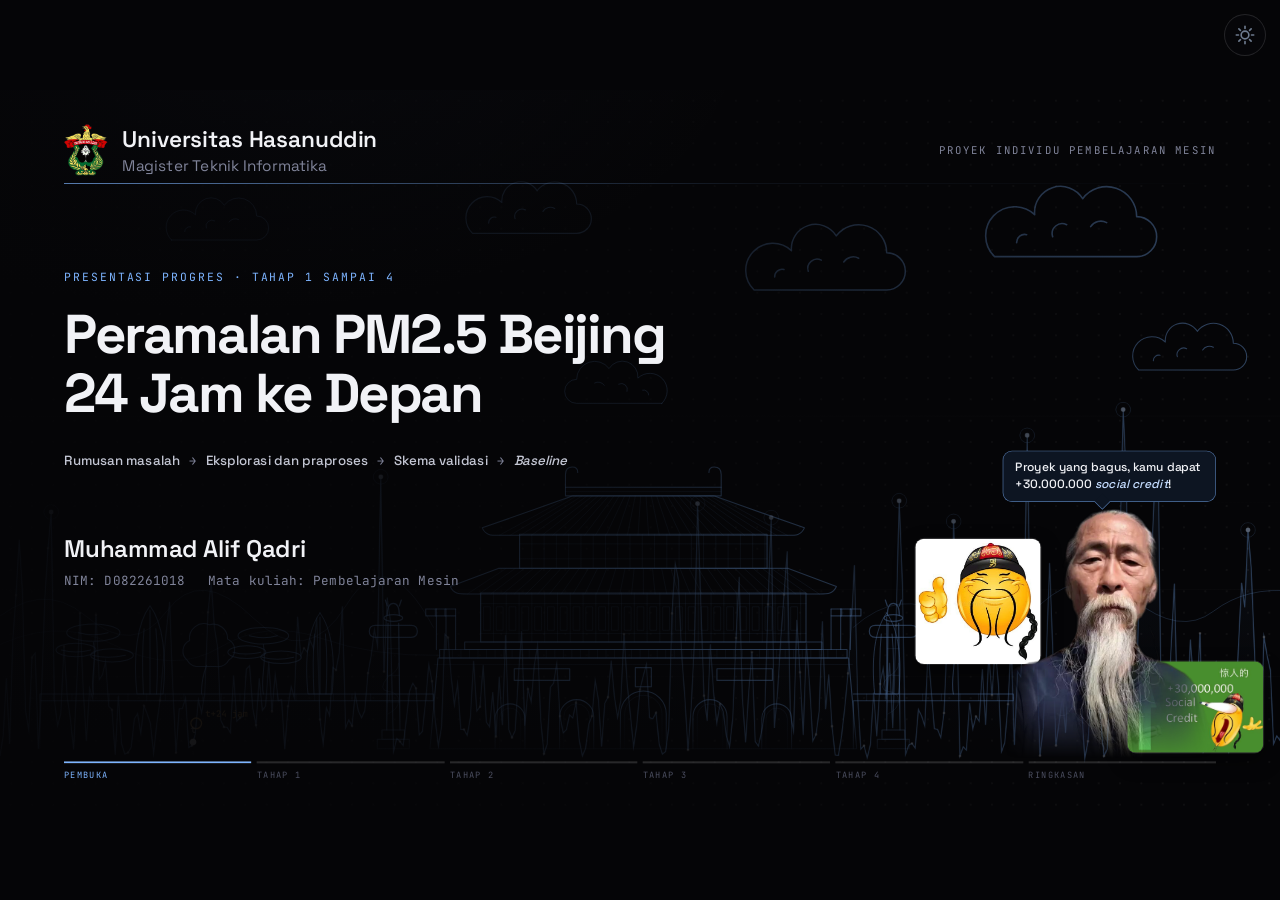
==== commit 3cfe5375: "Slide 1: lengkapi pemandangan gerbang Tiananmen (atap utuh, awan, pohon, sisi samping) dan dasar mem" ====
--- a/Presentasi/Presentasi Tahap 1-4/SLIDE1.html
+++ b/Presentasi/Presentasi Tahap 1-4/SLIDE1.html
@@ -31,8 +31,8 @@
     var(--bg);
 }
 #net{position:absolute;inset:0;width:1920px;height:1080px;opacity:.5}
-#city{position:absolute;inset:0;width:1920px;height:1080px;fill:none;stroke:rgba(125,180,255,.55);stroke-width:2;stroke-linejoin:round;stroke-linecap:round;pointer-events:none}
-#city .fl{stroke:rgba(125,180,255,.24);stroke-width:1.1}
+#city{position:absolute;inset:0;width:1920px;height:1080px;fill:none;-webkit-mask-image:linear-gradient(to bottom,#000 0,#000 84%,transparent 93%);mask-image:linear-gradient(to bottom,#000 0,#000 84%,transparent 93%);stroke:rgba(125,180,255,.55);stroke-width:2;stroke-linejoin:round;stroke-linecap:round;pointer-events:none}
+#city .fl{stroke:rgba(125,180,255,.24);stroke-width:1.1}#city .x{stroke:rgba(125,180,255,.24);stroke-width:1.1}#city .sk{stroke:rgba(125,180,255,.4);stroke-width:1.6}#city .mt{stroke:rgba(125,180,255,.2);stroke-width:1.5}#city .mt .m2{stroke:rgba(125,180,255,.14)}#city .tr{stroke:rgba(125,180,255,.5);stroke-width:1.6}#city .hb{stroke:rgba(125,180,255,.55);stroke-width:1.8}
 
 .veil{position:absolute;inset:0;background:linear-gradient(90deg,rgba(5,5,7,.92) 0%,rgba(5,5,7,.74) 48%,rgba(5,5,7,.1) 100%);pointer-events:none}
 
@@ -126,7 +126,7 @@
 <body>
 <div class="edge-hint l" id="eh-l"></div><div class="edge-hint r" id="eh-r"></div>
 <div id="stage">
-  <svg id="city" viewBox="0 0 1920 1080" aria-hidden="true"><g id="landmark" transform="translate(965 988) scale(.8)"><path d="M-400 0L-385 -170H385L400 0Z"/><rect x="-382" y="-186" width="764" height="16"/><path d="M-278.0 0V-56.0A28.0 28.0 0 0 1 -222.0 -56.0V0"/><path d="M-157.0 0V-60.0A32.0 32.0 0 0 1 -93.0 -60.0V0"/><path d="M-43.0 0V-65.0A43.0 43.0 0 0 1 43.0 -65.0V0"/><path d="M93.0 0V-60.0A32.0 32.0 0 0 1 157.0 -60.0V0"/><path d="M222.0 0V-56.0A28.0 28.0 0 0 1 278.0 -56.0V0"/><rect x="-242" y="-150" width="104" height="22"/><rect x="138" y="-150" width="104" height="22"/><rect x="-15" y="-152" width="30" height="36"/><rect x="-335" y="-200" width="670" height="14"/><rect x="-305" y="-292" width="610" height="92"/><path d="M-362 -304C-356 -290 -346 -290 -330 -290H330C346 -290 356 -290 362 -304L272 -338H-272Z"/><rect x="-232" y="-402" width="464" height="64"/><path d="M-302 -414C-296 -400 -286 -400 -270 -400H270C286 -400 296 -400 302 -414L132 -474H-132Z"/><line x1="-132" y1="-474" x2="132" y2="-474"/><path d="M-132 -474v-16q2 -10 12 -10"/><path d="M132 -474v-16q-2 -10 -12 -10"/><line x1="-352" y1="-186" x2="-352" y2="-262"/><path d="M-352 -262h-20v13h20"/><line x1="-370" y1="-186" x2="-370" y2="-262"/><path d="M-370 -262h-20v13h20"/><line x1="-388" y1="-186" x2="-388" y2="-262"/><path d="M-388 -262h-20v13h20"/><line x1="352" y1="-186" x2="352" y2="-262"/><path d="M352 -262h20v13h-20"/><line x1="370" y1="-186" x2="370" y2="-262"/><path d="M370 -262h20v13h-20"/><line x1="388" y1="-186" x2="388" y2="-262"/><path d="M388 -262h20v13h-20"/><g class="fl"><line x1="-392" y1="-158" x2="392" y2="-158"/><line x1="-374" y1="-186" x2="-374" y2="-170"/><line x1="-358" y1="-186" x2="-358" y2="-170"/><line x1="-342" y1="-186" x2="-342" y2="-170"/><line x1="-326" y1="-186" x2="-326" y2="-170"/><line x1="-310" y1="-186" x2="-310" y2="-170"/><line x1="-294" y1="-186" x2="-294" y2="-170"/><line x1="-278" y1="-186" x2="-278" y2="-170"/><line x1="-262" y1="-186" x2="-262" y2="-170"/><line x1="-246" y1="-186" x2="-246" y2="-170"/><line x1="-230" y1="-186" x2="-230" y2="-170"/><line x1="-214" y1="-186" x2="-214" y2="-170"/><line x1="-198" y1="-186" x2="-198" y2="-170"/><line x1="-182" y1="-186" x2="-182" y2="-170"/><line x1="-166" y1="-186" x2="-166" y2="-170"/><line x1="-150" y1="-186" x2="-150" y2="-170"/><line x1="-134" y1="-186" x2="-134" y2="-170"/><line x1="-118" y1="-186" x2="-118" y2="-170"/><line x1="-102" y1="-186" x2="-102" y2="-170"/><line x1="-86" y1="-186" x2="-86" y2="-170"/><line x1="-70" y1="-186" x2="-70" y2="-170"/><line x1="-54" y1="-186" x2="-54" y2="-170"/><line x1="-38" y1="-186" x2="-38" y2="-170"/><line x1="-22" y1="-186" x2="-22" y2="-170"/><line x1="-6" y1="-186" x2="-6" y2="-170"/><line x1="10" y1="-186" x2="10" y2="-170"/><line x1="26" y1="-186" x2="26" y2="-170"/><line x1="42" y1="-186" x2="42" y2="-170"/><line x1="58" y1="-186" x2="58" y2="-170"/><line x1="74" y1="-186" x2="74" y2="-170"/><line x1="90" y1="-186" x2="90" y2="-170"/><line x1="106" y1="-186" x2="106" y2="-170"/><line x1="122" y1="-186" x2="122" y2="-170"/><line x1="138" y1="-186" x2="138" y2="-170"/><line x1="154" y1="-186" x2="154" y2="-170"/><line x1="170" y1="-186" x2="170" y2="-170"/><line x1="186" y1="-186" x2="186" y2="-170"/><line x1="202" y1="-186" x2="202" y2="-170"/><line x1="218" y1="-186" x2="218" y2="-170"/><line x1="234" y1="-186" x2="234" y2="-170"/><line x1="250" y1="-186" x2="250" y2="-170"/><line x1="266" y1="-186" x2="266" y2="-170"/><line x1="282" y1="-186" x2="282" y2="-170"/><line x1="298" y1="-186" x2="298" y2="-170"/><line x1="314" y1="-186" x2="314" y2="-170"/><line x1="330" y1="-186" x2="330" y2="-170"/><line x1="346" y1="-186" x2="346" y2="-170"/><line x1="362" y1="-186" x2="362" y2="-170"/><path d="M-270.0 0V-56.0A20.0 20.0 0 0 1 -230.0 -56.0V0"/><path d="M-149.0 0V-60.0A24.0 24.0 0 0 1 -101.0 -60.0V0"/><path d="M-35.0 0V-65.0A35.0 35.0 0 0 1 35.0 -65.0V0"/><path d="M101.0 0V-60.0A24.0 24.0 0 0 1 149.0 -60.0V0"/><path d="M230.0 0V-56.0A20.0 20.0 0 0 1 270.0 -56.0V0"/><line x1="-305" y1="-292" x2="-305" y2="-200"/><line x1="-281" y1="-292" x2="-281" y2="-200"/><line x1="-257" y1="-292" x2="-257" y2="-200"/><line x1="-233" y1="-292" x2="-233" y2="-200"/><line x1="-209" y1="-292" x2="-209" y2="-200"/><line x1="-185" y1="-292" x2="-185" y2="-200"/><line x1="-161" y1="-292" x2="-161" y2="-200"/><line x1="-137" y1="-292" x2="-137" y2="-200"/><line x1="-113" y1="-292" x2="-113" y2="-200"/><line x1="-89" y1="-292" x2="-89" y2="-200"/><line x1="-65" y1="-292" x2="-65" y2="-200"/><line x1="-41" y1="-292" x2="-41" y2="-200"/><line x1="-17" y1="-292" x2="-17" y2="-200"/><line x1="7" y1="-292" x2="7" y2="-200"/><line x1="31" y1="-292" x2="31" y2="-200"/><line x1="55" y1="-292" x2="55" y2="-200"/><line x1="79" y1="-292" x2="79" y2="-200"/><line x1="103" y1="-292" x2="103" y2="-200"/><line x1="127" y1="-292" x2="127" y2="-200"/><line x1="151" y1="-292" x2="151" y2="-200"/><line x1="175" y1="-292" x2="175" y2="-200"/><line x1="199" y1="-292" x2="199" y2="-200"/><line x1="223" y1="-292" x2="223" y2="-200"/><line x1="247" y1="-292" x2="247" y2="-200"/><line x1="271" y1="-292" x2="271" y2="-200"/><line x1="295" y1="-292" x2="295" y2="-200"/><line x1="-305" y1="-272" x2="305" y2="-272"/><line x1="-305" y1="-216" x2="305" y2="-216"/><rect x="-299" y="-266" width="12" height="44"/><rect x="-275" y="-266" width="12" height="44"/><rect x="-251" y="-266" width="12" height="44"/><rect x="-227" y="-266" width="12" height="44"/><rect x="-203" y="-266" width="12" height="44"/><rect x="-179" y="-266" width="12" height="44"/><rect x="-155" y="-266" width="12" height="44"/><rect x="-131" y="-266" width="12" height="44"/><rect x="-107" y="-266" width="12" height="44"/><rect x="-83" y="-266" width="12" height="44"/><rect x="-59" y="-266" width="12" height="44"/><rect x="-35" y="-266" width="12" height="44"/><rect x="-11" y="-266" width="12" height="44"/><rect x="13" y="-266" width="12" height="44"/><rect x="37" y="-266" width="12" height="44"/><rect x="61" y="-266" width="12" height="44"/><rect x="85" y="-266" width="12" height="44"/><rect x="109" y="-266" width="12" height="44"/><rect x="133" y="-266" width="12" height="44"/><rect x="157" y="-266" width="12" height="44"/><rect x="181" y="-266" width="12" height="44"/><rect x="205" y="-266" width="12" height="44"/><rect x="229" y="-266" width="12" height="44"/><rect x="253" y="-266" width="12" height="44"/><rect x="277" y="-266" width="12" height="44"/><line x1="-330" y1="-290" x2="-257.4" y2="-338"/><line x1="-308" y1="-290" x2="-240.2" y2="-338"/><line x1="-286" y1="-290" x2="-223.1" y2="-338"/><line x1="-264" y1="-290" x2="-205.9" y2="-338"/><line x1="-242" y1="-290" x2="-188.8" y2="-338"/><line x1="-220" y1="-290" x2="-171.6" y2="-338"/><line x1="-198" y1="-290" x2="-154.4" y2="-338"/><line x1="-176" y1="-290" x2="-137.3" y2="-338"/><line x1="-154" y1="-290" x2="-120.1" y2="-338"/><line x1="-132" y1="-290" x2="-103.0" y2="-338"/><line x1="-110" y1="-290" x2="-85.8" y2="-338"/><line x1="-88" y1="-290" x2="-68.6" y2="-338"/><line x1="-66" y1="-290" x2="-51.5" y2="-338"/><line x1="-44" y1="-290" x2="-34.3" y2="-338"/><line x1="-22" y1="-290" x2="-17.2" y2="-338"/><line x1="0" y1="-290" x2="0.0" y2="-338"/><line x1="22" y1="-290" x2="17.2" y2="-338"/><line x1="44" y1="-290" x2="34.3" y2="-338"/><line x1="66" y1="-290" x2="51.5" y2="-338"/><line x1="88" y1="-290" x2="68.6" y2="-338"/><line x1="110" y1="-290" x2="85.8" y2="-338"/><line x1="132" y1="-290" x2="103.0" y2="-338"/><line x1="154" y1="-290" x2="120.1" y2="-338"/><line x1="176" y1="-290" x2="137.3" y2="-338"/><line x1="198" y1="-290" x2="154.4" y2="-338"/><line x1="220" y1="-290" x2="171.6" y2="-338"/><line x1="242" y1="-290" x2="188.8" y2="-338"/><line x1="264" y1="-290" x2="205.9" y2="-338"/><line x1="286" y1="-290" x2="223.1" y2="-338"/><line x1="308" y1="-290" x2="240.2" y2="-338"/><line x1="330" y1="-290" x2="257.4" y2="-338"/><line x1="-232" y1="-402" x2="-232" y2="-338"/><line x1="-209" y1="-402" x2="-209" y2="-338"/><line x1="-186" y1="-402" x2="-186" y2="-338"/><line x1="-163" y1="-402" x2="-163" y2="-338"/><line x1="-140" y1="-402" x2="-140" y2="-338"/><line x1="-117" y1="-402" x2="-117" y2="-338"/><line x1="-94" y1="-402" x2="-94" y2="-338"/><line x1="-71" y1="-402" x2="-71" y2="-338"/><line x1="-48" y1="-402" x2="-48" y2="-338"/><line x1="-25" y1="-402" x2="-25" y2="-338"/><line x1="-2" y1="-402" x2="-2" y2="-338"/><line x1="21" y1="-402" x2="21" y2="-338"/><line x1="44" y1="-402" x2="44" y2="-338"/><line x1="67" y1="-402" x2="67" y2="-338"/><line x1="90" y1="-402" x2="90" y2="-338"/><line x1="113" y1="-402" x2="113" y2="-338"/><line x1="136" y1="-402" x2="136" y2="-338"/><line x1="159" y1="-402" x2="159" y2="-338"/><line x1="182" y1="-402" x2="182" y2="-338"/><line x1="205" y1="-402" x2="205" y2="-338"/><line x1="228" y1="-402" x2="228" y2="-338"/><line x1="-232" y1="-384" x2="232" y2="-384"/><line x1="-232" y1="-356" x2="232" y2="-356"/><line x1="-270" y1="-400" x2="-135.0" y2="-474"/><line x1="-250" y1="-400" x2="-125.0" y2="-474"/><line x1="-230" y1="-400" x2="-115.0" y2="-474"/><line x1="-210" y1="-400" x2="-105.0" y2="-474"/><line x1="-190" y1="-400" x2="-95.0" y2="-474"/><line x1="-170" y1="-400" x2="-85.0" y2="-474"/><line x1="-150" y1="-400" x2="-75.0" y2="-474"/><line x1="-130" y1="-400" x2="-65.0" y2="-474"/><line x1="-110" y1="-400" x2="-55.0" y2="-474"/><line x1="-90" y1="-400" x2="-45.0" y2="-474"/><line x1="-70" y1="-400" x2="-35.0" y2="-474"/><line x1="-50" y1="-400" x2="-25.0" y2="-474"/><line x1="-30" y1="-400" x2="-15.0" y2="-474"/><line x1="-10" y1="-400" x2="-5.0" y2="-474"/><line x1="10" y1="-400" x2="5.0" y2="-474"/><line x1="30" y1="-400" x2="15.0" y2="-474"/><line x1="50" y1="-400" x2="25.0" y2="-474"/><line x1="70" y1="-400" x2="35.0" y2="-474"/><line x1="90" y1="-400" x2="45.0" y2="-474"/><line x1="110" y1="-400" x2="55.0" y2="-474"/><line x1="130" y1="-400" x2="65.0" y2="-474"/><line x1="150" y1="-400" x2="75.0" y2="-474"/><line x1="170" y1="-400" x2="85.0" y2="-474"/><line x1="190" y1="-400" x2="95.0" y2="-474"/><line x1="210" y1="-400" x2="105.0" y2="-474"/><line x1="230" y1="-400" x2="115.0" y2="-474"/><line x1="250" y1="-400" x2="125.0" y2="-474"/><line x1="270" y1="-400" x2="135.0" y2="-474"/></g></g></svg>
+  <svg id="city" viewBox="0 0 1920 1080" aria-hidden="true"><defs><path id="cld" d="M8 0H150A20 20 0 0 0 150 -40A30 30 0 0 0 96 -58A26 26 0 0 0 48 -42A22 22 0 0 0 8 0Z"/><path id="cld2" d="M66 -20a10 10 0 0 1 14 -12M104 -30a12 12 0 0 1 16 -4M30 -14a8 8 0 0 1 10 -8"/><g id="pine"><path d="M0 0C-5 -26 6 -50 0 -78"/><ellipse cx="0" cy="-92" rx="40" ry="13"/><ellipse cx="-26" cy="-66" rx="30" ry="10"/><ellipse cx="28" cy="-58" rx="32" ry="10"/><path d="M-22 -92q22 6 44 0M-48 -66q22 6 44 0M-2 -58q24 6 50 0"/></g><g id="cyp"><path d="M0 -135C20 -108 26 -58 20 0H-20C-26 -58 -20 -108 0 -135Z"/><path d="M0 -128V0M-9 -100C-12 -70 -12 -35 -10 0M9 -100C12 -70 12 -35 10 0"/></g><g id="rnd"><path d="M-8 0C-8 -20 -4 -34 0 -44"/><path d="M-30 -52A18 18 0 0 1 -26 -82A22 22 0 0 1 4 -106A22 22 0 0 1 32 -84A18 18 0 0 1 34 -52A20 20 0 0 1 14 -42H-16A20 20 0 0 1 -30 -52Z"/></g><g id="hb"><rect x="-24" y="-14" width="48" height="14"/><rect x="-17" y="-28" width="34" height="14"/><path d="M-10 -28L-8 -188M10 -28L8 -188"/><path d="M-36 -176q0 -9 9 -9H27q9 0 9 9q0 9 -9 9H-27q-9 0 -9 -9Z"/><ellipse cx="0" cy="-196" rx="14" ry="5"/><path d="M-9 -200q0 -18 9 -18q9 0 9 18M-9 -214l-3 -9M9 -214l3 -9"/><path class="x" d="M-10 -70H10M-9 -110H9M-9 -150H9M-8 -52q16 -8 16 -20t-16 -14t-0 -22q16 -8 16 -20"/></g></defs><g id="scenery"><g class="sk"><use href="#cld" transform="translate(250 225) scale(0.9 0.9)"/><use href="#cld2" transform="translate(250 225) scale(0.9 0.9)"/><use href="#cld" transform="translate(700 215) scale(1.1 1.1)"/><use href="#cld2" transform="translate(700 215) scale(1.1 1.1)"/><use href="#cld" transform="translate(1120 300) scale(1.4 1.4)"/><use href="#cld2" transform="translate(1120 300) scale(1.4 1.4)"/><use href="#cld" transform="translate(1480 250) scale(1.5 1.5)"/><use href="#cld2" transform="translate(1480 250) scale(1.5 1.5)"/><use href="#cld" transform="translate(1700 420) scale(1 1)"/><use href="#cld2" transform="translate(1700 420) scale(1 1)"/><use href="#cld" transform="translate(1000 470) scale(-0.9 0.9)"/><use href="#cld2" transform="translate(1000 470) scale(-0.9 0.9)"/></g><g class="mt"><path d="M-20 806Q60 730 130 790T250 782T380 792T520 772T650 806"/><path d="M1280 806Q1350 744 1420 790T1560 772T1700 764T1820 782T1940 752"/><path d="M-20 842Q80 786 170 832T330 836T480 822T660 848" class="m2"/></g><g class="tr"><path d="M60 988V916H650M60 906H650V916M60 906V916"/><path d="M1280 988V916H1520M1280 906H1520V916M1520 906V916"/><g class="x"><line x1="80" y1="906" x2="80" y2="916"/><line x1="108" y1="906" x2="108" y2="916"/><line x1="136" y1="906" x2="136" y2="916"/><line x1="164" y1="906" x2="164" y2="916"/><line x1="192" y1="906" x2="192" y2="916"/><line x1="220" y1="906" x2="220" y2="916"/><line x1="248" y1="906" x2="248" y2="916"/><line x1="276" y1="906" x2="276" y2="916"/><line x1="304" y1="906" x2="304" y2="916"/><line x1="332" y1="906" x2="332" y2="916"/><line x1="360" y1="906" x2="360" y2="916"/><line x1="388" y1="906" x2="388" y2="916"/><line x1="416" y1="906" x2="416" y2="916"/><line x1="444" y1="906" x2="444" y2="916"/><line x1="472" y1="906" x2="472" y2="916"/><line x1="500" y1="906" x2="500" y2="916"/><line x1="528" y1="906" x2="528" y2="916"/><line x1="556" y1="906" x2="556" y2="916"/><line x1="584" y1="906" x2="584" y2="916"/><line x1="612" y1="906" x2="612" y2="916"/><line x1="640" y1="906" x2="640" y2="916"/><line x1="1300" y1="906" x2="1300" y2="916"/><line x1="1328" y1="906" x2="1328" y2="916"/><line x1="1356" y1="906" x2="1356" y2="916"/><line x1="1384" y1="906" x2="1384" y2="916"/><line x1="1412" y1="906" x2="1412" y2="916"/><line x1="1440" y1="906" x2="1440" y2="916"/><line x1="1468" y1="906" x2="1468" y2="916"/><line x1="1496" y1="906" x2="1496" y2="916"/></g><use href="#pine" transform="translate(140 906) scale(1 1)"/><use href="#cyp" transform="translate(225 906) scale(0.98 0.98)"/><use href="#rnd" transform="translate(310 906) scale(0.98 0.98)"/><use href="#pine" transform="translate(395 906) scale(0.95 0.95)"/><use href="#cyp" transform="translate(480 906) scale(0.9 0.9)"/><use href="#cyp" transform="translate(1330 906) scale(0.9 0.9)"/><use href="#pine" transform="translate(1430 906) scale(0.95 0.95)"/></g><g class="hb"><use href="#hb" transform="translate(590 988) scale(1 1)"/><use href="#hb" transform="translate(1340 988) scale(1 1)"/></g></g><g id="landmark" transform="translate(965 988) scale(.8)"><path d="M-400 0L-385 -170H385L400 0Z"/><rect x="-382" y="-186" width="764" height="16"/><path d="M-278.0 0V-56.0A28.0 28.0 0 0 1 -222.0 -56.0V0"/><path d="M-157.0 0V-60.0A32.0 32.0 0 0 1 -93.0 -60.0V0"/><path d="M-43.0 0V-65.0A43.0 43.0 0 0 1 43.0 -65.0V0"/><path d="M93.0 0V-60.0A32.0 32.0 0 0 1 157.0 -60.0V0"/><path d="M222.0 0V-56.0A28.0 28.0 0 0 1 278.0 -56.0V0"/><rect x="-242" y="-150" width="104" height="22"/><rect x="138" y="-150" width="104" height="22"/><rect x="-15" y="-152" width="30" height="36"/><rect x="-335" y="-200" width="670" height="14"/><rect x="-305" y="-292" width="610" height="92"/><path d="M-362 -304C-356 -290 -346 -290 -330 -290H330C346 -290 356 -290 362 -304L272 -338H-272Z"/><rect x="-232" y="-402" width="464" height="64"/><path d="M-302 -414C-296 -400 -286 -400 -270 -400H270C286 -400 296 -400 302 -414L132 -474H-132Z"/><rect x="-146" y="-490" width="292" height="16"/><path d="M-146 -490v-24q0 -14 13 -14q10 0 10 10"/><path d="M146 -490v-24q0 -14 -13 -14q-10 0 -10 10"/><line x1="-146" y1="-482" x2="146" y2="-482" class="x"/><line x1="-352" y1="-186" x2="-352" y2="-262"/><path d="M-352 -262h-20v13h20"/><line x1="-370" y1="-186" x2="-370" y2="-262"/><path d="M-370 -262h-20v13h20"/><line x1="-388" y1="-186" x2="-388" y2="-262"/><path d="M-388 -262h-20v13h20"/><line x1="352" y1="-186" x2="352" y2="-262"/><path d="M352 -262h20v13h-20"/><line x1="370" y1="-186" x2="370" y2="-262"/><path d="M370 -262h20v13h-20"/><line x1="388" y1="-186" x2="388" y2="-262"/><path d="M388 -262h20v13h-20"/><g class="fl"><line x1="-392" y1="-158" x2="392" y2="-158"/><line x1="-374" y1="-186" x2="-374" y2="-170"/><line x1="-358" y1="-186" x2="-358" y2="-170"/><line x1="-342" y1="-186" x2="-342" y2="-170"/><line x1="-326" y1="-186" x2="-326" y2="-170"/><line x1="-310" y1="-186" x2="-310" y2="-170"/><line x1="-294" y1="-186" x2="-294" y2="-170"/><line x1="-278" y1="-186" x2="-278" y2="-170"/><line x1="-262" y1="-186" x2="-262" y2="-170"/><line x1="-246" y1="-186" x2="-246" y2="-170"/><line x1="-230" y1="-186" x2="-230" y2="-170"/><line x1="-214" y1="-186" x2="-214" y2="-170"/><line x1="-198" y1="-186" x2="-198" y2="-170"/><line x1="-182" y1="-186" x2="-182" y2="-170"/><line x1="-166" y1="-186" x2="-166" y2="-170"/><line x1="-150" y1="-186" x2="-150" y2="-170"/><line x1="-134" y1="-186" x2="-134" y2="-170"/><line x1="-118" y1="-186" x2="-118" y2="-170"/><line x1="-102" y1="-186" x2="-102" y2="-170"/><line x1="-86" y1="-186" x2="-86" y2="-170"/><line x1="-70" y1="-186" x2="-70" y2="-170"/><line x1="-54" y1="-186" x2="-54" y2="-170"/><line x1="-38" y1="-186" x2="-38" y2="-170"/><line x1="-22" y1="-186" x2="-22" y2="-170"/><line x1="-6" y1="-186" x2="-6" y2="-170"/><line x1="10" y1="-186" x2="10" y2="-170"/><line x1="26" y1="-186" x2="26" y2="-170"/><line x1="42" y1="-186" x2="42" y2="-170"/><line x1="58" y1="-186" x2="58" y2="-170"/><line x1="74" y1="-186" x2="74" y2="-170"/><line x1="90" y1="-186" x2="90" y2="-170"/><line x1="106" y1="-186" x2="106" y2="-170"/><line x1="122" y1="-186" x2="122" y2="-170"/><line x1="138" y1="-186" x2="138" y2="-170"/><line x1="154" y1="-186" x2="154" y2="-170"/><line x1="170" y1="-186" x2="170" y2="-170"/><line x1="186" y1="-186" x2="186" y2="-170"/><line x1="202" y1="-186" x2="202" y2="-170"/><line x1="218" y1="-186" x2="218" y2="-170"/><line x1="234" y1="-186" x2="234" y2="-170"/><line x1="250" y1="-186" x2="250" y2="-170"/><line x1="266" y1="-186" x2="266" y2="-170"/><line x1="282" y1="-186" x2="282" y2="-170"/><line x1="298" y1="-186" x2="298" y2="-170"/><line x1="314" y1="-186" x2="314" y2="-170"/><line x1="330" y1="-186" x2="330" y2="-170"/><line x1="346" y1="-186" x2="346" y2="-170"/><line x1="362" y1="-186" x2="362" y2="-170"/><path d="M-270.0 0V-56.0A20.0 20.0 0 0 1 -230.0 -56.0V0"/><path d="M-149.0 0V-60.0A24.0 24.0 0 0 1 -101.0 -60.0V0"/><path d="M-35.0 0V-65.0A35.0 35.0 0 0 1 35.0 -65.0V0"/><path d="M101.0 0V-60.0A24.0 24.0 0 0 1 149.0 -60.0V0"/><path d="M230.0 0V-56.0A20.0 20.0 0 0 1 270.0 -56.0V0"/><line x1="-305" y1="-292" x2="-305" y2="-200"/><line x1="-281" y1="-292" x2="-281" y2="-200"/><line x1="-257" y1="-292" x2="-257" y2="-200"/><line x1="-233" y1="-292" x2="-233" y2="-200"/><line x1="-209" y1="-292" x2="-209" y2="-200"/><line x1="-185" y1="-292" x2="-185" y2="-200"/><line x1="-161" y1="-292" x2="-161" y2="-200"/><line x1="-137" y1="-292" x2="-137" y2="-200"/><line x1="-113" y1="-292" x2="-113" y2="-200"/><line x1="-89" y1="-292" x2="-89" y2="-200"/><line x1="-65" y1="-292" x2="-65" y2="-200"/><line x1="-41" y1="-292" x2="-41" y2="-200"/><line x1="-17" y1="-292" x2="-17" y2="-200"/><line x1="7" y1="-292" x2="7" y2="-200"/><line x1="31" y1="-292" x2="31" y2="-200"/><line x1="55" y1="-292" x2="55" y2="-200"/><line x1="79" y1="-292" x2="79" y2="-200"/><line x1="103" y1="-292" x2="103" y2="-200"/><line x1="127" y1="-292" x2="127" y2="-200"/><line x1="151" y1="-292" x2="151" y2="-200"/><line x1="175" y1="-292" x2="175" y2="-200"/><line x1="199" y1="-292" x2="199" y2="-200"/><line x1="223" y1="-292" x2="223" y2="-200"/><line x1="247" y1="-292" x2="247" y2="-200"/><line x1="271" y1="-292" x2="271" y2="-200"/><line x1="295" y1="-292" x2="295" y2="-200"/><line x1="-305" y1="-272" x2="305" y2="-272"/><line x1="-305" y1="-216" x2="305" y2="-216"/><rect x="-299" y="-266" width="12" height="44"/><rect x="-275" y="-266" width="12" height="44"/><rect x="-251" y="-266" width="12" height="44"/><rect x="-227" y="-266" width="12" height="44"/><rect x="-203" y="-266" width="12" height="44"/><rect x="-179" y="-266" width="12" height="44"/><rect x="-155" y="-266" width="12" height="44"/><rect x="-131" y="-266" width="12" height="44"/><rect x="-107" y="-266" width="12" height="44"/><rect x="-83" y="-266" width="12" height="44"/><rect x="-59" y="-266" width="12" height="44"/><rect x="-35" y="-266" width="12" height="44"/><rect x="-11" y="-266" width="12" height="44"/><rect x="13" y="-266" width="12" height="44"/><rect x="37" y="-266" width="12" height="44"/><rect x="61" y="-266" width="12" height="44"/><rect x="85" y="-266" width="12" height="44"/><rect x="109" y="-266" width="12" height="44"/><rect x="133" y="-266" width="12" height="44"/><rect x="157" y="-266" width="12" height="44"/><rect x="181" y="-266" width="12" height="44"/><rect x="205" y="-266" width="12" height="44"/><rect x="229" y="-266" width="12" height="44"/><rect x="253" y="-266" width="12" height="44"/><rect x="277" y="-266" width="12" height="44"/><line x1="-330" y1="-290" x2="-257.4" y2="-338"/><line x1="-308" y1="-290" x2="-240.2" y2="-338"/><line x1="-286" y1="-290" x2="-223.1" y2="-338"/><line x1="-264" y1="-290" x2="-205.9" y2="-338"/><line x1="-242" y1="-290" x2="-188.8" y2="-338"/><line x1="-220" y1="-290" x2="-171.6" y2="-338"/><line x1="-198" y1="-290" x2="-154.4" y2="-338"/><line x1="-176" y1="-290" x2="-137.3" y2="-338"/><line x1="-154" y1="-290" x2="-120.1" y2="-338"/><line x1="-132" y1="-290" x2="-103.0" y2="-338"/><line x1="-110" y1="-290" x2="-85.8" y2="-338"/><line x1="-88" y1="-290" x2="-68.6" y2="-338"/><line x1="-66" y1="-290" x2="-51.5" y2="-338"/><line x1="-44" y1="-290" x2="-34.3" y2="-338"/><line x1="-22" y1="-290" x2="-17.2" y2="-338"/><line x1="0" y1="-290" x2="0.0" y2="-338"/><line x1="22" y1="-290" x2="17.2" y2="-338"/><line x1="44" y1="-290" x2="34.3" y2="-338"/><line x1="66" y1="-290" x2="51.5" y2="-338"/><line x1="88" y1="-290" x2="68.6" y2="-338"/><line x1="110" y1="-290" x2="85.8" y2="-338"/><line x1="132" y1="-290" x2="103.0" y2="-338"/><line x1="154" y1="-290" x2="120.1" y2="-338"/><line x1="176" y1="-290" x2="137.3" y2="-338"/><line x1="198" y1="-290" x2="154.4" y2="-338"/><line x1="220" y1="-290" x2="171.6" y2="-338"/><line x1="242" y1="-290" x2="188.8" y2="-338"/><line x1="264" y1="-290" x2="205.9" y2="-338"/><line x1="286" y1="-290" x2="223.1" y2="-338"/><line x1="308" y1="-290" x2="240.2" y2="-338"/><line x1="330" y1="-290" x2="257.4" y2="-338"/><line x1="-232" y1="-402" x2="-232" y2="-338"/><line x1="-209" y1="-402" x2="-209" y2="-338"/><line x1="-186" y1="-402" x2="-186" y2="-338"/><line x1="-163" y1="-402" x2="-163" y2="-338"/><line x1="-140" y1="-402" x2="-140" y2="-338"/><line x1="-117" y1="-402" x2="-117" y2="-338"/><line x1="-94" y1="-402" x2="-94" y2="-338"/><line x1="-71" y1="-402" x2="-71" y2="-338"/><line x1="-48" y1="-402" x2="-48" y2="-338"/><line x1="-25" y1="-402" x2="-25" y2="-338"/><line x1="-2" y1="-402" x2="-2" y2="-338"/><line x1="21" y1="-402" x2="21" y2="-338"/><line x1="44" y1="-402" x2="44" y2="-338"/><line x1="67" y1="-402" x2="67" y2="-338"/><line x1="90" y1="-402" x2="90" y2="-338"/><line x1="113" y1="-402" x2="113" y2="-338"/><line x1="136" y1="-402" x2="136" y2="-338"/><line x1="159" y1="-402" x2="159" y2="-338"/><line x1="182" y1="-402" x2="182" y2="-338"/><line x1="205" y1="-402" x2="205" y2="-338"/><line x1="228" y1="-402" x2="228" y2="-338"/><line x1="-232" y1="-384" x2="232" y2="-384"/><line x1="-232" y1="-356" x2="232" y2="-356"/><line x1="-270" y1="-400" x2="-135.0" y2="-474"/><line x1="-250" y1="-400" x2="-125.0" y2="-474"/><line x1="-230" y1="-400" x2="-115.0" y2="-474"/><line x1="-210" y1="-400" x2="-105.0" y2="-474"/><line x1="-190" y1="-400" x2="-95.0" y2="-474"/><line x1="-170" y1="-400" x2="-85.0" y2="-474"/><line x1="-150" y1="-400" x2="-75.0" y2="-474"/><line x1="-130" y1="-400" x2="-65.0" y2="-474"/><line x1="-110" y1="-400" x2="-55.0" y2="-474"/><line x1="-90" y1="-400" x2="-45.0" y2="-474"/><line x1="-70" y1="-400" x2="-35.0" y2="-474"/><line x1="-50" y1="-400" x2="-25.0" y2="-474"/><line x1="-30" y1="-400" x2="-15.0" y2="-474"/><line x1="-10" y1="-400" x2="-5.0" y2="-474"/><line x1="10" y1="-400" x2="5.0" y2="-474"/><line x1="30" y1="-400" x2="15.0" y2="-474"/><line x1="50" y1="-400" x2="25.0" y2="-474"/><line x1="70" y1="-400" x2="35.0" y2="-474"/><line x1="90" y1="-400" x2="45.0" y2="-474"/><line x1="110" y1="-400" x2="55.0" y2="-474"/><line x1="130" y1="-400" x2="65.0" y2="-474"/><line x1="150" y1="-400" x2="75.0" y2="-474"/><line x1="170" y1="-400" x2="85.0" y2="-474"/><line x1="190" y1="-400" x2="95.0" y2="-474"/><line x1="210" y1="-400" x2="105.0" y2="-474"/><line x1="230" y1="-400" x2="115.0" y2="-474"/><line x1="250" y1="-400" x2="125.0" y2="-474"/><line x1="270" y1="-400" x2="135.0" y2="-474"/></g></g></svg>
   <canvas id="net" width="1920" height="1080"></canvas>
   <div class="veil"></div>
 
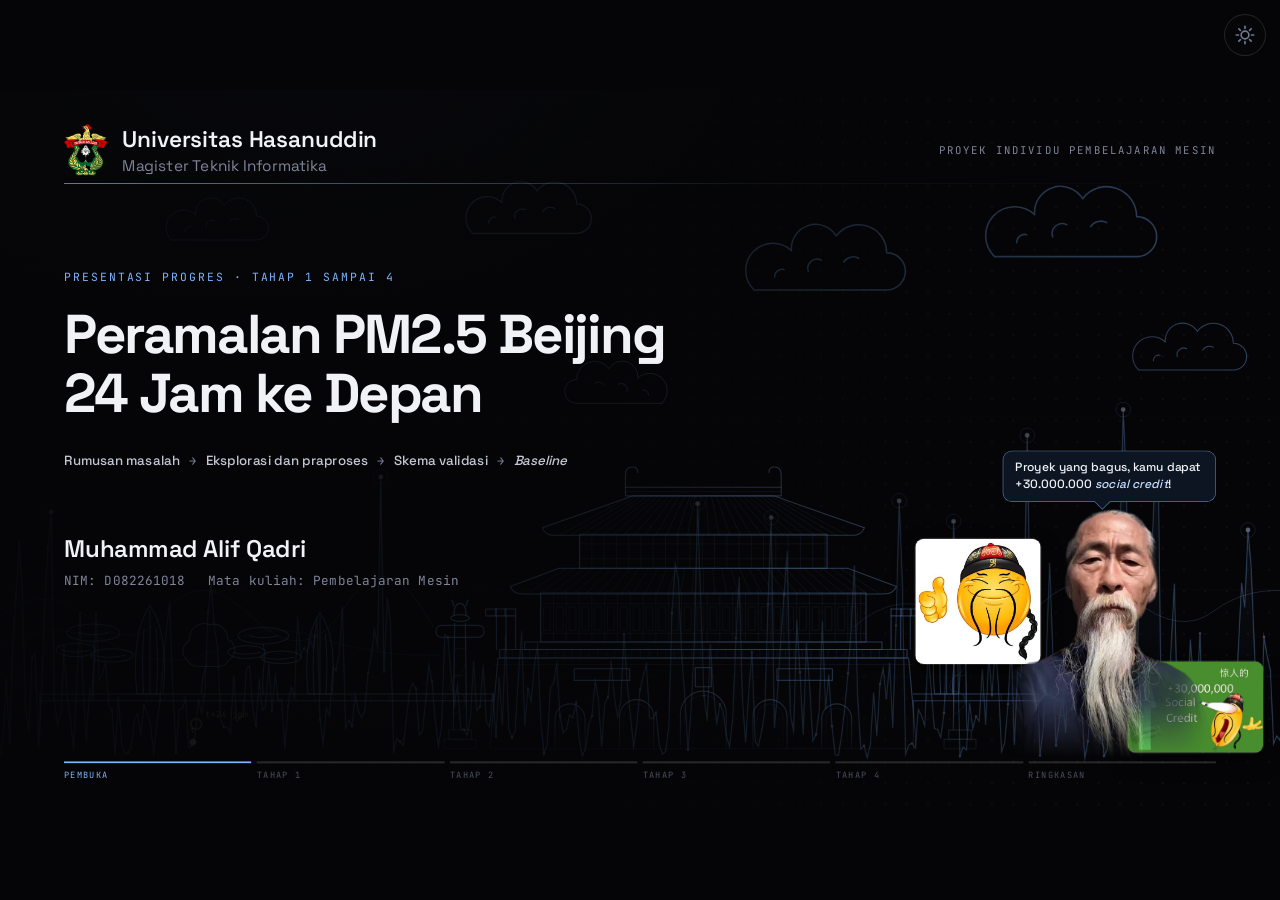
==== commit 91bae2c7: "Slide 1: geser gedung ke kanan agar tidak tertutup tulisan" ====
--- a/Presentasi/Presentasi Tahap 1-4/SLIDE1.html
+++ b/Presentasi/Presentasi Tahap 1-4/SLIDE1.html
@@ -126,7 +126,7 @@
 <body>
 <div class="edge-hint l" id="eh-l"></div><div class="edge-hint r" id="eh-r"></div>
 <div id="stage">
-  <svg id="city" viewBox="0 0 1920 1080" aria-hidden="true"><defs><path id="cld" d="M8 0H150A20 20 0 0 0 150 -40A30 30 0 0 0 96 -58A26 26 0 0 0 48 -42A22 22 0 0 0 8 0Z"/><path id="cld2" d="M66 -20a10 10 0 0 1 14 -12M104 -30a12 12 0 0 1 16 -4M30 -14a8 8 0 0 1 10 -8"/><g id="pine"><path d="M0 0C-5 -26 6 -50 0 -78"/><ellipse cx="0" cy="-92" rx="40" ry="13"/><ellipse cx="-26" cy="-66" rx="30" ry="10"/><ellipse cx="28" cy="-58" rx="32" ry="10"/><path d="M-22 -92q22 6 44 0M-48 -66q22 6 44 0M-2 -58q24 6 50 0"/></g><g id="cyp"><path d="M0 -135C20 -108 26 -58 20 0H-20C-26 -58 -20 -108 0 -135Z"/><path d="M0 -128V0M-9 -100C-12 -70 -12 -35 -10 0M9 -100C12 -70 12 -35 10 0"/></g><g id="rnd"><path d="M-8 0C-8 -20 -4 -34 0 -44"/><path d="M-30 -52A18 18 0 0 1 -26 -82A22 22 0 0 1 4 -106A22 22 0 0 1 32 -84A18 18 0 0 1 34 -52A20 20 0 0 1 14 -42H-16A20 20 0 0 1 -30 -52Z"/></g><g id="hb"><rect x="-24" y="-14" width="48" height="14"/><rect x="-17" y="-28" width="34" height="14"/><path d="M-10 -28L-8 -188M10 -28L8 -188"/><path d="M-36 -176q0 -9 9 -9H27q9 0 9 9q0 9 -9 9H-27q-9 0 -9 -9Z"/><ellipse cx="0" cy="-196" rx="14" ry="5"/><path d="M-9 -200q0 -18 9 -18q9 0 9 18M-9 -214l-3 -9M9 -214l3 -9"/><path class="x" d="M-10 -70H10M-9 -110H9M-9 -150H9M-8 -52q16 -8 16 -20t-16 -14t-0 -22q16 -8 16 -20"/></g></defs><g id="scenery"><g class="sk"><use href="#cld" transform="translate(250 225) scale(0.9 0.9)"/><use href="#cld2" transform="translate(250 225) scale(0.9 0.9)"/><use href="#cld" transform="translate(700 215) scale(1.1 1.1)"/><use href="#cld2" transform="translate(700 215) scale(1.1 1.1)"/><use href="#cld" transform="translate(1120 300) scale(1.4 1.4)"/><use href="#cld2" transform="translate(1120 300) scale(1.4 1.4)"/><use href="#cld" transform="translate(1480 250) scale(1.5 1.5)"/><use href="#cld2" transform="translate(1480 250) scale(1.5 1.5)"/><use href="#cld" transform="translate(1700 420) scale(1 1)"/><use href="#cld2" transform="translate(1700 420) scale(1 1)"/><use href="#cld" transform="translate(1000 470) scale(-0.9 0.9)"/><use href="#cld2" transform="translate(1000 470) scale(-0.9 0.9)"/></g><g class="mt"><path d="M-20 806Q60 730 130 790T250 782T380 792T520 772T650 806"/><path d="M1280 806Q1350 744 1420 790T1560 772T1700 764T1820 782T1940 752"/><path d="M-20 842Q80 786 170 832T330 836T480 822T660 848" class="m2"/></g><g class="tr"><path d="M60 988V916H650M60 906H650V916M60 906V916"/><path d="M1280 988V916H1520M1280 906H1520V916M1520 906V916"/><g class="x"><line x1="80" y1="906" x2="80" y2="916"/><line x1="108" y1="906" x2="108" y2="916"/><line x1="136" y1="906" x2="136" y2="916"/><line x1="164" y1="906" x2="164" y2="916"/><line x1="192" y1="906" x2="192" y2="916"/><line x1="220" y1="906" x2="220" y2="916"/><line x1="248" y1="906" x2="248" y2="916"/><line x1="276" y1="906" x2="276" y2="916"/><line x1="304" y1="906" x2="304" y2="916"/><line x1="332" y1="906" x2="332" y2="916"/><line x1="360" y1="906" x2="360" y2="916"/><line x1="388" y1="906" x2="388" y2="916"/><line x1="416" y1="906" x2="416" y2="916"/><line x1="444" y1="906" x2="444" y2="916"/><line x1="472" y1="906" x2="472" y2="916"/><line x1="500" y1="906" x2="500" y2="916"/><line x1="528" y1="906" x2="528" y2="916"/><line x1="556" y1="906" x2="556" y2="916"/><line x1="584" y1="906" x2="584" y2="916"/><line x1="612" y1="906" x2="612" y2="916"/><line x1="640" y1="906" x2="640" y2="916"/><line x1="1300" y1="906" x2="1300" y2="916"/><line x1="1328" y1="906" x2="1328" y2="916"/><line x1="1356" y1="906" x2="1356" y2="916"/><line x1="1384" y1="906" x2="1384" y2="916"/><line x1="1412" y1="906" x2="1412" y2="916"/><line x1="1440" y1="906" x2="1440" y2="916"/><line x1="1468" y1="906" x2="1468" y2="916"/><line x1="1496" y1="906" x2="1496" y2="916"/></g><use href="#pine" transform="translate(140 906) scale(1 1)"/><use href="#cyp" transform="translate(225 906) scale(0.98 0.98)"/><use href="#rnd" transform="translate(310 906) scale(0.98 0.98)"/><use href="#pine" transform="translate(395 906) scale(0.95 0.95)"/><use href="#cyp" transform="translate(480 906) scale(0.9 0.9)"/><use href="#cyp" transform="translate(1330 906) scale(0.9 0.9)"/><use href="#pine" transform="translate(1430 906) scale(0.95 0.95)"/></g><g class="hb"><use href="#hb" transform="translate(590 988) scale(1 1)"/><use href="#hb" transform="translate(1340 988) scale(1 1)"/></g></g><g id="landmark" transform="translate(965 988) scale(.8)"><path d="M-400 0L-385 -170H385L400 0Z"/><rect x="-382" y="-186" width="764" height="16"/><path d="M-278.0 0V-56.0A28.0 28.0 0 0 1 -222.0 -56.0V0"/><path d="M-157.0 0V-60.0A32.0 32.0 0 0 1 -93.0 -60.0V0"/><path d="M-43.0 0V-65.0A43.0 43.0 0 0 1 43.0 -65.0V0"/><path d="M93.0 0V-60.0A32.0 32.0 0 0 1 157.0 -60.0V0"/><path d="M222.0 0V-56.0A28.0 28.0 0 0 1 278.0 -56.0V0"/><rect x="-242" y="-150" width="104" height="22"/><rect x="138" y="-150" width="104" height="22"/><rect x="-15" y="-152" width="30" height="36"/><rect x="-335" y="-200" width="670" height="14"/><rect x="-305" y="-292" width="610" height="92"/><path d="M-362 -304C-356 -290 -346 -290 -330 -290H330C346 -290 356 -290 362 -304L272 -338H-272Z"/><rect x="-232" y="-402" width="464" height="64"/><path d="M-302 -414C-296 -400 -286 -400 -270 -400H270C286 -400 296 -400 302 -414L132 -474H-132Z"/><rect x="-146" y="-490" width="292" height="16"/><path d="M-146 -490v-24q0 -14 13 -14q10 0 10 10"/><path d="M146 -490v-24q0 -14 -13 -14q-10 0 -10 10"/><line x1="-146" y1="-482" x2="146" y2="-482" class="x"/><line x1="-352" y1="-186" x2="-352" y2="-262"/><path d="M-352 -262h-20v13h20"/><line x1="-370" y1="-186" x2="-370" y2="-262"/><path d="M-370 -262h-20v13h20"/><line x1="-388" y1="-186" x2="-388" y2="-262"/><path d="M-388 -262h-20v13h20"/><line x1="352" y1="-186" x2="352" y2="-262"/><path d="M352 -262h20v13h-20"/><line x1="370" y1="-186" x2="370" y2="-262"/><path d="M370 -262h20v13h-20"/><line x1="388" y1="-186" x2="388" y2="-262"/><path d="M388 -262h20v13h-20"/><g class="fl"><line x1="-392" y1="-158" x2="392" y2="-158"/><line x1="-374" y1="-186" x2="-374" y2="-170"/><line x1="-358" y1="-186" x2="-358" y2="-170"/><line x1="-342" y1="-186" x2="-342" y2="-170"/><line x1="-326" y1="-186" x2="-326" y2="-170"/><line x1="-310" y1="-186" x2="-310" y2="-170"/><line x1="-294" y1="-186" x2="-294" y2="-170"/><line x1="-278" y1="-186" x2="-278" y2="-170"/><line x1="-262" y1="-186" x2="-262" y2="-170"/><line x1="-246" y1="-186" x2="-246" y2="-170"/><line x1="-230" y1="-186" x2="-230" y2="-170"/><line x1="-214" y1="-186" x2="-214" y2="-170"/><line x1="-198" y1="-186" x2="-198" y2="-170"/><line x1="-182" y1="-186" x2="-182" y2="-170"/><line x1="-166" y1="-186" x2="-166" y2="-170"/><line x1="-150" y1="-186" x2="-150" y2="-170"/><line x1="-134" y1="-186" x2="-134" y2="-170"/><line x1="-118" y1="-186" x2="-118" y2="-170"/><line x1="-102" y1="-186" x2="-102" y2="-170"/><line x1="-86" y1="-186" x2="-86" y2="-170"/><line x1="-70" y1="-186" x2="-70" y2="-170"/><line x1="-54" y1="-186" x2="-54" y2="-170"/><line x1="-38" y1="-186" x2="-38" y2="-170"/><line x1="-22" y1="-186" x2="-22" y2="-170"/><line x1="-6" y1="-186" x2="-6" y2="-170"/><line x1="10" y1="-186" x2="10" y2="-170"/><line x1="26" y1="-186" x2="26" y2="-170"/><line x1="42" y1="-186" x2="42" y2="-170"/><line x1="58" y1="-186" x2="58" y2="-170"/><line x1="74" y1="-186" x2="74" y2="-170"/><line x1="90" y1="-186" x2="90" y2="-170"/><line x1="106" y1="-186" x2="106" y2="-170"/><line x1="122" y1="-186" x2="122" y2="-170"/><line x1="138" y1="-186" x2="138" y2="-170"/><line x1="154" y1="-186" x2="154" y2="-170"/><line x1="170" y1="-186" x2="170" y2="-170"/><line x1="186" y1="-186" x2="186" y2="-170"/><line x1="202" y1="-186" x2="202" y2="-170"/><line x1="218" y1="-186" x2="218" y2="-170"/><line x1="234" y1="-186" x2="234" y2="-170"/><line x1="250" y1="-186" x2="250" y2="-170"/><line x1="266" y1="-186" x2="266" y2="-170"/><line x1="282" y1="-186" x2="282" y2="-170"/><line x1="298" y1="-186" x2="298" y2="-170"/><line x1="314" y1="-186" x2="314" y2="-170"/><line x1="330" y1="-186" x2="330" y2="-170"/><line x1="346" y1="-186" x2="346" y2="-170"/><line x1="362" y1="-186" x2="362" y2="-170"/><path d="M-270.0 0V-56.0A20.0 20.0 0 0 1 -230.0 -56.0V0"/><path d="M-149.0 0V-60.0A24.0 24.0 0 0 1 -101.0 -60.0V0"/><path d="M-35.0 0V-65.0A35.0 35.0 0 0 1 35.0 -65.0V0"/><path d="M101.0 0V-60.0A24.0 24.0 0 0 1 149.0 -60.0V0"/><path d="M230.0 0V-56.0A20.0 20.0 0 0 1 270.0 -56.0V0"/><line x1="-305" y1="-292" x2="-305" y2="-200"/><line x1="-281" y1="-292" x2="-281" y2="-200"/><line x1="-257" y1="-292" x2="-257" y2="-200"/><line x1="-233" y1="-292" x2="-233" y2="-200"/><line x1="-209" y1="-292" x2="-209" y2="-200"/><line x1="-185" y1="-292" x2="-185" y2="-200"/><line x1="-161" y1="-292" x2="-161" y2="-200"/><line x1="-137" y1="-292" x2="-137" y2="-200"/><line x1="-113" y1="-292" x2="-113" y2="-200"/><line x1="-89" y1="-292" x2="-89" y2="-200"/><line x1="-65" y1="-292" x2="-65" y2="-200"/><line x1="-41" y1="-292" x2="-41" y2="-200"/><line x1="-17" y1="-292" x2="-17" y2="-200"/><line x1="7" y1="-292" x2="7" y2="-200"/><line x1="31" y1="-292" x2="31" y2="-200"/><line x1="55" y1="-292" x2="55" y2="-200"/><line x1="79" y1="-292" x2="79" y2="-200"/><line x1="103" y1="-292" x2="103" y2="-200"/><line x1="127" y1="-292" x2="127" y2="-200"/><line x1="151" y1="-292" x2="151" y2="-200"/><line x1="175" y1="-292" x2="175" y2="-200"/><line x1="199" y1="-292" x2="199" y2="-200"/><line x1="223" y1="-292" x2="223" y2="-200"/><line x1="247" y1="-292" x2="247" y2="-200"/><line x1="271" y1="-292" x2="271" y2="-200"/><line x1="295" y1="-292" x2="295" y2="-200"/><line x1="-305" y1="-272" x2="305" y2="-272"/><line x1="-305" y1="-216" x2="305" y2="-216"/><rect x="-299" y="-266" width="12" height="44"/><rect x="-275" y="-266" width="12" height="44"/><rect x="-251" y="-266" width="12" height="44"/><rect x="-227" y="-266" width="12" height="44"/><rect x="-203" y="-266" width="12" height="44"/><rect x="-179" y="-266" width="12" height="44"/><rect x="-155" y="-266" width="12" height="44"/><rect x="-131" y="-266" width="12" height="44"/><rect x="-107" y="-266" width="12" height="44"/><rect x="-83" y="-266" width="12" height="44"/><rect x="-59" y="-266" width="12" height="44"/><rect x="-35" y="-266" width="12" height="44"/><rect x="-11" y="-266" width="12" height="44"/><rect x="13" y="-266" width="12" height="44"/><rect x="37" y="-266" width="12" height="44"/><rect x="61" y="-266" width="12" height="44"/><rect x="85" y="-266" width="12" height="44"/><rect x="109" y="-266" width="12" height="44"/><rect x="133" y="-266" width="12" height="44"/><rect x="157" y="-266" width="12" height="44"/><rect x="181" y="-266" width="12" height="44"/><rect x="205" y="-266" width="12" height="44"/><rect x="229" y="-266" width="12" height="44"/><rect x="253" y="-266" width="12" height="44"/><rect x="277" y="-266" width="12" height="44"/><line x1="-330" y1="-290" x2="-257.4" y2="-338"/><line x1="-308" y1="-290" x2="-240.2" y2="-338"/><line x1="-286" y1="-290" x2="-223.1" y2="-338"/><line x1="-264" y1="-290" x2="-205.9" y2="-338"/><line x1="-242" y1="-290" x2="-188.8" y2="-338"/><line x1="-220" y1="-290" x2="-171.6" y2="-338"/><line x1="-198" y1="-290" x2="-154.4" y2="-338"/><line x1="-176" y1="-290" x2="-137.3" y2="-338"/><line x1="-154" y1="-290" x2="-120.1" y2="-338"/><line x1="-132" y1="-290" x2="-103.0" y2="-338"/><line x1="-110" y1="-290" x2="-85.8" y2="-338"/><line x1="-88" y1="-290" x2="-68.6" y2="-338"/><line x1="-66" y1="-290" x2="-51.5" y2="-338"/><line x1="-44" y1="-290" x2="-34.3" y2="-338"/><line x1="-22" y1="-290" x2="-17.2" y2="-338"/><line x1="0" y1="-290" x2="0.0" y2="-338"/><line x1="22" y1="-290" x2="17.2" y2="-338"/><line x1="44" y1="-290" x2="34.3" y2="-338"/><line x1="66" y1="-290" x2="51.5" y2="-338"/><line x1="88" y1="-290" x2="68.6" y2="-338"/><line x1="110" y1="-290" x2="85.8" y2="-338"/><line x1="132" y1="-290" x2="103.0" y2="-338"/><line x1="154" y1="-290" x2="120.1" y2="-338"/><line x1="176" y1="-290" x2="137.3" y2="-338"/><line x1="198" y1="-290" x2="154.4" y2="-338"/><line x1="220" y1="-290" x2="171.6" y2="-338"/><line x1="242" y1="-290" x2="188.8" y2="-338"/><line x1="264" y1="-290" x2="205.9" y2="-338"/><line x1="286" y1="-290" x2="223.1" y2="-338"/><line x1="308" y1="-290" x2="240.2" y2="-338"/><line x1="330" y1="-290" x2="257.4" y2="-338"/><line x1="-232" y1="-402" x2="-232" y2="-338"/><line x1="-209" y1="-402" x2="-209" y2="-338"/><line x1="-186" y1="-402" x2="-186" y2="-338"/><line x1="-163" y1="-402" x2="-163" y2="-338"/><line x1="-140" y1="-402" x2="-140" y2="-338"/><line x1="-117" y1="-402" x2="-117" y2="-338"/><line x1="-94" y1="-402" x2="-94" y2="-338"/><line x1="-71" y1="-402" x2="-71" y2="-338"/><line x1="-48" y1="-402" x2="-48" y2="-338"/><line x1="-25" y1="-402" x2="-25" y2="-338"/><line x1="-2" y1="-402" x2="-2" y2="-338"/><line x1="21" y1="-402" x2="21" y2="-338"/><line x1="44" y1="-402" x2="44" y2="-338"/><line x1="67" y1="-402" x2="67" y2="-338"/><line x1="90" y1="-402" x2="90" y2="-338"/><line x1="113" y1="-402" x2="113" y2="-338"/><line x1="136" y1="-402" x2="136" y2="-338"/><line x1="159" y1="-402" x2="159" y2="-338"/><line x1="182" y1="-402" x2="182" y2="-338"/><line x1="205" y1="-402" x2="205" y2="-338"/><line x1="228" y1="-402" x2="228" y2="-338"/><line x1="-232" y1="-384" x2="232" y2="-384"/><line x1="-232" y1="-356" x2="232" y2="-356"/><line x1="-270" y1="-400" x2="-135.0" y2="-474"/><line x1="-250" y1="-400" x2="-125.0" y2="-474"/><line x1="-230" y1="-400" x2="-115.0" y2="-474"/><line x1="-210" y1="-400" x2="-105.0" y2="-474"/><line x1="-190" y1="-400" x2="-95.0" y2="-474"/><line x1="-170" y1="-400" x2="-85.0" y2="-474"/><line x1="-150" y1="-400" x2="-75.0" y2="-474"/><line x1="-130" y1="-400" x2="-65.0" y2="-474"/><line x1="-110" y1="-400" x2="-55.0" y2="-474"/><line x1="-90" y1="-400" x2="-45.0" y2="-474"/><line x1="-70" y1="-400" x2="-35.0" y2="-474"/><line x1="-50" y1="-400" x2="-25.0" y2="-474"/><line x1="-30" y1="-400" x2="-15.0" y2="-474"/><line x1="-10" y1="-400" x2="-5.0" y2="-474"/><line x1="10" y1="-400" x2="5.0" y2="-474"/><line x1="30" y1="-400" x2="15.0" y2="-474"/><line x1="50" y1="-400" x2="25.0" y2="-474"/><line x1="70" y1="-400" x2="35.0" y2="-474"/><line x1="90" y1="-400" x2="45.0" y2="-474"/><line x1="110" y1="-400" x2="55.0" y2="-474"/><line x1="130" y1="-400" x2="65.0" y2="-474"/><line x1="150" y1="-400" x2="75.0" y2="-474"/><line x1="170" y1="-400" x2="85.0" y2="-474"/><line x1="190" y1="-400" x2="95.0" y2="-474"/><line x1="210" y1="-400" x2="105.0" y2="-474"/><line x1="230" y1="-400" x2="115.0" y2="-474"/><line x1="250" y1="-400" x2="125.0" y2="-474"/><line x1="270" y1="-400" x2="135.0" y2="-474"/></g></g></svg>
+  <svg id="city" viewBox="0 0 1920 1080" aria-hidden="true"><defs><path id="cld" d="M8 0H150A20 20 0 0 0 150 -40A30 30 0 0 0 96 -58A26 26 0 0 0 48 -42A22 22 0 0 0 8 0Z"/><path id="cld2" d="M66 -20a10 10 0 0 1 14 -12M104 -30a12 12 0 0 1 16 -4M30 -14a8 8 0 0 1 10 -8"/><g id="pine"><path d="M0 0C-5 -26 6 -50 0 -78"/><ellipse cx="0" cy="-92" rx="40" ry="13"/><ellipse cx="-26" cy="-66" rx="30" ry="10"/><ellipse cx="28" cy="-58" rx="32" ry="10"/><path d="M-22 -92q22 6 44 0M-48 -66q22 6 44 0M-2 -58q24 6 50 0"/></g><g id="cyp"><path d="M0 -135C20 -108 26 -58 20 0H-20C-26 -58 -20 -108 0 -135Z"/><path d="M0 -128V0M-9 -100C-12 -70 -12 -35 -10 0M9 -100C12 -70 12 -35 10 0"/></g><g id="rnd"><path d="M-8 0C-8 -20 -4 -34 0 -44"/><path d="M-30 -52A18 18 0 0 1 -26 -82A22 22 0 0 1 4 -106A22 22 0 0 1 32 -84A18 18 0 0 1 34 -52A20 20 0 0 1 14 -42H-16A20 20 0 0 1 -30 -52Z"/></g><g id="hb"><rect x="-24" y="-14" width="48" height="14"/><rect x="-17" y="-28" width="34" height="14"/><path d="M-10 -28L-8 -188M10 -28L8 -188"/><path d="M-36 -176q0 -9 9 -9H27q9 0 9 9q0 9 -9 9H-27q-9 0 -9 -9Z"/><ellipse cx="0" cy="-196" rx="14" ry="5"/><path d="M-9 -200q0 -18 9 -18q9 0 9 18M-9 -214l-3 -9M9 -214l3 -9"/><path class="x" d="M-10 -70H10M-9 -110H9M-9 -150H9M-8 -52q16 -8 16 -20t-16 -14t-0 -22q16 -8 16 -20"/></g></defs><g id="scenery"><g class="sk"><use href="#cld" transform="translate(250 225) scale(0.9 0.9)"/><use href="#cld2" transform="translate(250 225) scale(0.9 0.9)"/><use href="#cld" transform="translate(700 215) scale(1.1 1.1)"/><use href="#cld2" transform="translate(700 215) scale(1.1 1.1)"/><use href="#cld" transform="translate(1120 300) scale(1.4 1.4)"/><use href="#cld2" transform="translate(1120 300) scale(1.4 1.4)"/><use href="#cld" transform="translate(1480 250) scale(1.5 1.5)"/><use href="#cld2" transform="translate(1480 250) scale(1.5 1.5)"/><use href="#cld" transform="translate(1700 420) scale(1 1)"/><use href="#cld2" transform="translate(1700 420) scale(1 1)"/><use href="#cld" transform="translate(1000 470) scale(-0.9 0.9)"/><use href="#cld2" transform="translate(1000 470) scale(-0.9 0.9)"/></g><g class="mt"><path d="M-20 806Q60 730 130 790T250 782T380 792T520 772T650 806"/><path d="M1280 806Q1350 744 1420 790T1560 772T1700 764T1820 782T1940 752"/><path d="M-20 842Q80 786 170 832T330 836T480 822T660 848" class="m2"/></g><g class="tr"><path d="M60 988V916H740M60 906H740V916M60 906V916"/><path d="M1370 988V916H1560M1370 906H1560V916M1560 906V916"/><g class="x"><line x1="80" y1="906" x2="80" y2="916"/><line x1="108" y1="906" x2="108" y2="916"/><line x1="136" y1="906" x2="136" y2="916"/><line x1="164" y1="906" x2="164" y2="916"/><line x1="192" y1="906" x2="192" y2="916"/><line x1="220" y1="906" x2="220" y2="916"/><line x1="248" y1="906" x2="248" y2="916"/><line x1="276" y1="906" x2="276" y2="916"/><line x1="304" y1="906" x2="304" y2="916"/><line x1="332" y1="906" x2="332" y2="916"/><line x1="360" y1="906" x2="360" y2="916"/><line x1="388" y1="906" x2="388" y2="916"/><line x1="416" y1="906" x2="416" y2="916"/><line x1="444" y1="906" x2="444" y2="916"/><line x1="472" y1="906" x2="472" y2="916"/><line x1="500" y1="906" x2="500" y2="916"/><line x1="528" y1="906" x2="528" y2="916"/><line x1="556" y1="906" x2="556" y2="916"/><line x1="584" y1="906" x2="584" y2="916"/><line x1="612" y1="906" x2="612" y2="916"/><line x1="640" y1="906" x2="640" y2="916"/><line x1="668" y1="906" x2="668" y2="916"/><line x1="696" y1="906" x2="696" y2="916"/><line x1="724" y1="906" x2="724" y2="916"/><line x1="1390" y1="906" x2="1390" y2="916"/><line x1="1418" y1="906" x2="1418" y2="916"/><line x1="1446" y1="906" x2="1446" y2="916"/><line x1="1474" y1="906" x2="1474" y2="916"/><line x1="1502" y1="906" x2="1502" y2="916"/><line x1="1530" y1="906" x2="1530" y2="916"/><line x1="1558" y1="906" x2="1558" y2="916"/></g><use href="#pine" transform="translate(140 906) scale(1 1)"/><use href="#cyp" transform="translate(225 906) scale(0.98 0.98)"/><use href="#rnd" transform="translate(310 906) scale(0.98 0.98)"/><use href="#pine" transform="translate(395 906) scale(0.95 0.95)"/><use href="#cyp" transform="translate(480 906) scale(0.9 0.9)"/><use href="#cyp" transform="translate(1420 906) scale(0.9 0.9)"/><use href="#pine" transform="translate(1430 906) scale(0.95 0.95)"/></g><g class="hb"><use href="#hb" transform="translate(690 988) scale(1 1)"/><use href="#hb" transform="translate(1440 988) scale(1 1)"/></g></g><g id="landmark" transform="translate(1055 988) scale(.8)"><path d="M-400 0L-385 -170H385L400 0Z"/><rect x="-382" y="-186" width="764" height="16"/><path d="M-278.0 0V-56.0A28.0 28.0 0 0 1 -222.0 -56.0V0"/><path d="M-157.0 0V-60.0A32.0 32.0 0 0 1 -93.0 -60.0V0"/><path d="M-43.0 0V-65.0A43.0 43.0 0 0 1 43.0 -65.0V0"/><path d="M93.0 0V-60.0A32.0 32.0 0 0 1 157.0 -60.0V0"/><path d="M222.0 0V-56.0A28.0 28.0 0 0 1 278.0 -56.0V0"/><rect x="-242" y="-150" width="104" height="22"/><rect x="138" y="-150" width="104" height="22"/><rect x="-15" y="-152" width="30" height="36"/><rect x="-335" y="-200" width="670" height="14"/><rect x="-305" y="-292" width="610" height="92"/><path d="M-362 -304C-356 -290 -346 -290 -330 -290H330C346 -290 356 -290 362 -304L272 -338H-272Z"/><rect x="-232" y="-402" width="464" height="64"/><path d="M-302 -414C-296 -400 -286 -400 -270 -400H270C286 -400 296 -400 302 -414L132 -474H-132Z"/><rect x="-146" y="-490" width="292" height="16"/><path d="M-146 -490v-24q0 -14 13 -14q10 0 10 10"/><path d="M146 -490v-24q0 -14 -13 -14q-10 0 -10 10"/><line x1="-146" y1="-482" x2="146" y2="-482" class="x"/><line x1="-352" y1="-186" x2="-352" y2="-262"/><path d="M-352 -262h-20v13h20"/><line x1="-370" y1="-186" x2="-370" y2="-262"/><path d="M-370 -262h-20v13h20"/><line x1="-388" y1="-186" x2="-388" y2="-262"/><path d="M-388 -262h-20v13h20"/><line x1="352" y1="-186" x2="352" y2="-262"/><path d="M352 -262h20v13h-20"/><line x1="370" y1="-186" x2="370" y2="-262"/><path d="M370 -262h20v13h-20"/><line x1="388" y1="-186" x2="388" y2="-262"/><path d="M388 -262h20v13h-20"/><g class="fl"><line x1="-392" y1="-158" x2="392" y2="-158"/><line x1="-374" y1="-186" x2="-374" y2="-170"/><line x1="-358" y1="-186" x2="-358" y2="-170"/><line x1="-342" y1="-186" x2="-342" y2="-170"/><line x1="-326" y1="-186" x2="-326" y2="-170"/><line x1="-310" y1="-186" x2="-310" y2="-170"/><line x1="-294" y1="-186" x2="-294" y2="-170"/><line x1="-278" y1="-186" x2="-278" y2="-170"/><line x1="-262" y1="-186" x2="-262" y2="-170"/><line x1="-246" y1="-186" x2="-246" y2="-170"/><line x1="-230" y1="-186" x2="-230" y2="-170"/><line x1="-214" y1="-186" x2="-214" y2="-170"/><line x1="-198" y1="-186" x2="-198" y2="-170"/><line x1="-182" y1="-186" x2="-182" y2="-170"/><line x1="-166" y1="-186" x2="-166" y2="-170"/><line x1="-150" y1="-186" x2="-150" y2="-170"/><line x1="-134" y1="-186" x2="-134" y2="-170"/><line x1="-118" y1="-186" x2="-118" y2="-170"/><line x1="-102" y1="-186" x2="-102" y2="-170"/><line x1="-86" y1="-186" x2="-86" y2="-170"/><line x1="-70" y1="-186" x2="-70" y2="-170"/><line x1="-54" y1="-186" x2="-54" y2="-170"/><line x1="-38" y1="-186" x2="-38" y2="-170"/><line x1="-22" y1="-186" x2="-22" y2="-170"/><line x1="-6" y1="-186" x2="-6" y2="-170"/><line x1="10" y1="-186" x2="10" y2="-170"/><line x1="26" y1="-186" x2="26" y2="-170"/><line x1="42" y1="-186" x2="42" y2="-170"/><line x1="58" y1="-186" x2="58" y2="-170"/><line x1="74" y1="-186" x2="74" y2="-170"/><line x1="90" y1="-186" x2="90" y2="-170"/><line x1="106" y1="-186" x2="106" y2="-170"/><line x1="122" y1="-186" x2="122" y2="-170"/><line x1="138" y1="-186" x2="138" y2="-170"/><line x1="154" y1="-186" x2="154" y2="-170"/><line x1="170" y1="-186" x2="170" y2="-170"/><line x1="186" y1="-186" x2="186" y2="-170"/><line x1="202" y1="-186" x2="202" y2="-170"/><line x1="218" y1="-186" x2="218" y2="-170"/><line x1="234" y1="-186" x2="234" y2="-170"/><line x1="250" y1="-186" x2="250" y2="-170"/><line x1="266" y1="-186" x2="266" y2="-170"/><line x1="282" y1="-186" x2="282" y2="-170"/><line x1="298" y1="-186" x2="298" y2="-170"/><line x1="314" y1="-186" x2="314" y2="-170"/><line x1="330" y1="-186" x2="330" y2="-170"/><line x1="346" y1="-186" x2="346" y2="-170"/><line x1="362" y1="-186" x2="362" y2="-170"/><path d="M-270.0 0V-56.0A20.0 20.0 0 0 1 -230.0 -56.0V0"/><path d="M-149.0 0V-60.0A24.0 24.0 0 0 1 -101.0 -60.0V0"/><path d="M-35.0 0V-65.0A35.0 35.0 0 0 1 35.0 -65.0V0"/><path d="M101.0 0V-60.0A24.0 24.0 0 0 1 149.0 -60.0V0"/><path d="M230.0 0V-56.0A20.0 20.0 0 0 1 270.0 -56.0V0"/><line x1="-305" y1="-292" x2="-305" y2="-200"/><line x1="-281" y1="-292" x2="-281" y2="-200"/><line x1="-257" y1="-292" x2="-257" y2="-200"/><line x1="-233" y1="-292" x2="-233" y2="-200"/><line x1="-209" y1="-292" x2="-209" y2="-200"/><line x1="-185" y1="-292" x2="-185" y2="-200"/><line x1="-161" y1="-292" x2="-161" y2="-200"/><line x1="-137" y1="-292" x2="-137" y2="-200"/><line x1="-113" y1="-292" x2="-113" y2="-200"/><line x1="-89" y1="-292" x2="-89" y2="-200"/><line x1="-65" y1="-292" x2="-65" y2="-200"/><line x1="-41" y1="-292" x2="-41" y2="-200"/><line x1="-17" y1="-292" x2="-17" y2="-200"/><line x1="7" y1="-292" x2="7" y2="-200"/><line x1="31" y1="-292" x2="31" y2="-200"/><line x1="55" y1="-292" x2="55" y2="-200"/><line x1="79" y1="-292" x2="79" y2="-200"/><line x1="103" y1="-292" x2="103" y2="-200"/><line x1="127" y1="-292" x2="127" y2="-200"/><line x1="151" y1="-292" x2="151" y2="-200"/><line x1="175" y1="-292" x2="175" y2="-200"/><line x1="199" y1="-292" x2="199" y2="-200"/><line x1="223" y1="-292" x2="223" y2="-200"/><line x1="247" y1="-292" x2="247" y2="-200"/><line x1="271" y1="-292" x2="271" y2="-200"/><line x1="295" y1="-292" x2="295" y2="-200"/><line x1="-305" y1="-272" x2="305" y2="-272"/><line x1="-305" y1="-216" x2="305" y2="-216"/><rect x="-299" y="-266" width="12" height="44"/><rect x="-275" y="-266" width="12" height="44"/><rect x="-251" y="-266" width="12" height="44"/><rect x="-227" y="-266" width="12" height="44"/><rect x="-203" y="-266" width="12" height="44"/><rect x="-179" y="-266" width="12" height="44"/><rect x="-155" y="-266" width="12" height="44"/><rect x="-131" y="-266" width="12" height="44"/><rect x="-107" y="-266" width="12" height="44"/><rect x="-83" y="-266" width="12" height="44"/><rect x="-59" y="-266" width="12" height="44"/><rect x="-35" y="-266" width="12" height="44"/><rect x="-11" y="-266" width="12" height="44"/><rect x="13" y="-266" width="12" height="44"/><rect x="37" y="-266" width="12" height="44"/><rect x="61" y="-266" width="12" height="44"/><rect x="85" y="-266" width="12" height="44"/><rect x="109" y="-266" width="12" height="44"/><rect x="133" y="-266" width="12" height="44"/><rect x="157" y="-266" width="12" height="44"/><rect x="181" y="-266" width="12" height="44"/><rect x="205" y="-266" width="12" height="44"/><rect x="229" y="-266" width="12" height="44"/><rect x="253" y="-266" width="12" height="44"/><rect x="277" y="-266" width="12" height="44"/><line x1="-330" y1="-290" x2="-257.4" y2="-338"/><line x1="-308" y1="-290" x2="-240.2" y2="-338"/><line x1="-286" y1="-290" x2="-223.1" y2="-338"/><line x1="-264" y1="-290" x2="-205.9" y2="-338"/><line x1="-242" y1="-290" x2="-188.8" y2="-338"/><line x1="-220" y1="-290" x2="-171.6" y2="-338"/><line x1="-198" y1="-290" x2="-154.4" y2="-338"/><line x1="-176" y1="-290" x2="-137.3" y2="-338"/><line x1="-154" y1="-290" x2="-120.1" y2="-338"/><line x1="-132" y1="-290" x2="-103.0" y2="-338"/><line x1="-110" y1="-290" x2="-85.8" y2="-338"/><line x1="-88" y1="-290" x2="-68.6" y2="-338"/><line x1="-66" y1="-290" x2="-51.5" y2="-338"/><line x1="-44" y1="-290" x2="-34.3" y2="-338"/><line x1="-22" y1="-290" x2="-17.2" y2="-338"/><line x1="0" y1="-290" x2="0.0" y2="-338"/><line x1="22" y1="-290" x2="17.2" y2="-338"/><line x1="44" y1="-290" x2="34.3" y2="-338"/><line x1="66" y1="-290" x2="51.5" y2="-338"/><line x1="88" y1="-290" x2="68.6" y2="-338"/><line x1="110" y1="-290" x2="85.8" y2="-338"/><line x1="132" y1="-290" x2="103.0" y2="-338"/><line x1="154" y1="-290" x2="120.1" y2="-338"/><line x1="176" y1="-290" x2="137.3" y2="-338"/><line x1="198" y1="-290" x2="154.4" y2="-338"/><line x1="220" y1="-290" x2="171.6" y2="-338"/><line x1="242" y1="-290" x2="188.8" y2="-338"/><line x1="264" y1="-290" x2="205.9" y2="-338"/><line x1="286" y1="-290" x2="223.1" y2="-338"/><line x1="308" y1="-290" x2="240.2" y2="-338"/><line x1="330" y1="-290" x2="257.4" y2="-338"/><line x1="-232" y1="-402" x2="-232" y2="-338"/><line x1="-209" y1="-402" x2="-209" y2="-338"/><line x1="-186" y1="-402" x2="-186" y2="-338"/><line x1="-163" y1="-402" x2="-163" y2="-338"/><line x1="-140" y1="-402" x2="-140" y2="-338"/><line x1="-117" y1="-402" x2="-117" y2="-338"/><line x1="-94" y1="-402" x2="-94" y2="-338"/><line x1="-71" y1="-402" x2="-71" y2="-338"/><line x1="-48" y1="-402" x2="-48" y2="-338"/><line x1="-25" y1="-402" x2="-25" y2="-338"/><line x1="-2" y1="-402" x2="-2" y2="-338"/><line x1="21" y1="-402" x2="21" y2="-338"/><line x1="44" y1="-402" x2="44" y2="-338"/><line x1="67" y1="-402" x2="67" y2="-338"/><line x1="90" y1="-402" x2="90" y2="-338"/><line x1="113" y1="-402" x2="113" y2="-338"/><line x1="136" y1="-402" x2="136" y2="-338"/><line x1="159" y1="-402" x2="159" y2="-338"/><line x1="182" y1="-402" x2="182" y2="-338"/><line x1="205" y1="-402" x2="205" y2="-338"/><line x1="228" y1="-402" x2="228" y2="-338"/><line x1="-232" y1="-384" x2="232" y2="-384"/><line x1="-232" y1="-356" x2="232" y2="-356"/><line x1="-270" y1="-400" x2="-135.0" y2="-474"/><line x1="-250" y1="-400" x2="-125.0" y2="-474"/><line x1="-230" y1="-400" x2="-115.0" y2="-474"/><line x1="-210" y1="-400" x2="-105.0" y2="-474"/><line x1="-190" y1="-400" x2="-95.0" y2="-474"/><line x1="-170" y1="-400" x2="-85.0" y2="-474"/><line x1="-150" y1="-400" x2="-75.0" y2="-474"/><line x1="-130" y1="-400" x2="-65.0" y2="-474"/><line x1="-110" y1="-400" x2="-55.0" y2="-474"/><line x1="-90" y1="-400" x2="-45.0" y2="-474"/><line x1="-70" y1="-400" x2="-35.0" y2="-474"/><line x1="-50" y1="-400" x2="-25.0" y2="-474"/><line x1="-30" y1="-400" x2="-15.0" y2="-474"/><line x1="-10" y1="-400" x2="-5.0" y2="-474"/><line x1="10" y1="-400" x2="5.0" y2="-474"/><line x1="30" y1="-400" x2="15.0" y2="-474"/><line x1="50" y1="-400" x2="25.0" y2="-474"/><line x1="70" y1="-400" x2="35.0" y2="-474"/><line x1="90" y1="-400" x2="45.0" y2="-474"/><line x1="110" y1="-400" x2="55.0" y2="-474"/><line x1="130" y1="-400" x2="65.0" y2="-474"/><line x1="150" y1="-400" x2="75.0" y2="-474"/><line x1="170" y1="-400" x2="85.0" y2="-474"/><line x1="190" y1="-400" x2="95.0" y2="-474"/><line x1="210" y1="-400" x2="105.0" y2="-474"/><line x1="230" y1="-400" x2="115.0" y2="-474"/><line x1="250" y1="-400" x2="125.0" y2="-474"/><line x1="270" y1="-400" x2="135.0" y2="-474"/></g></g></svg>
   <canvas id="net" width="1920" height="1080"></canvas>
   <div class="veil"></div>
 
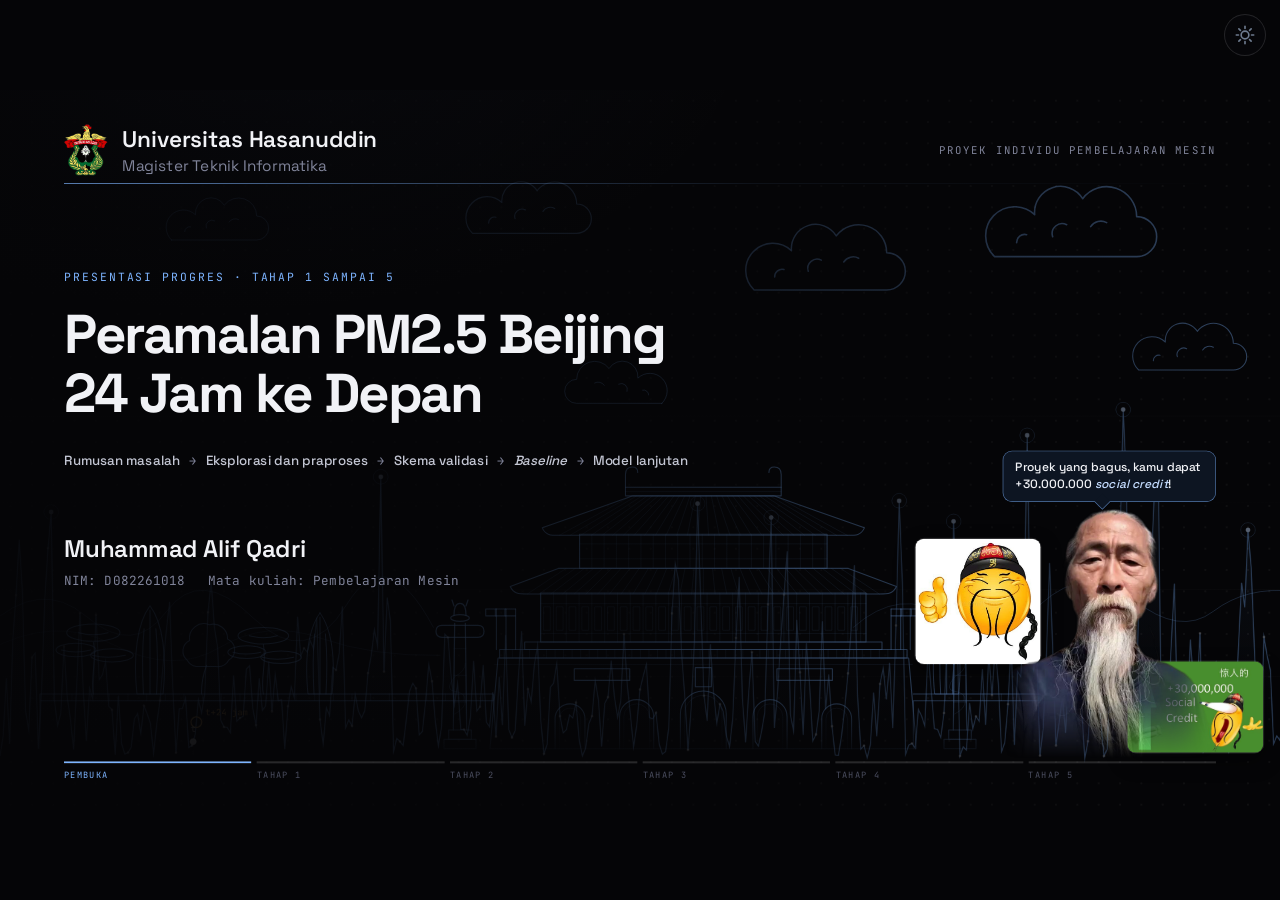
==== commit 2e2fae6b: "Perbarui Tahap 5 di dokumen dan ganti slide ringkasan dengan slide Tahap 5" ====
--- a/Presentasi/Presentasi Tahap 1-4/SLIDE1.html
+++ b/Presentasi/Presentasi Tahap 1-4/SLIDE1.html
@@ -140,13 +140,14 @@
   <div class="rule"></div>
 
   <div class="main">
-    <div class="eyebrow">Presentasi progres · Tahap 1 sampai 4</div>
+    <div class="eyebrow">Presentasi progres · Tahap 1 sampai 5</div>
     <h1 id="title">Peramalan PM2.5 Beijing<br>24 Jam ke Depan</h1>
     <div class="chips">
       <span class="chip" style="--j:0">Rumusan masalah</span><span class="plus" style="--j:1">→</span>
       <span class="chip" style="--j:2">Eksplorasi dan praproses</span><span class="plus" style="--j:3">→</span>
       <span class="chip" style="--j:4">Skema validasi</span><span class="plus" style="--j:5">→</span>
-      <span class="chip" style="--j:6"><em>Baseline</em></span>
+      <span class="chip" style="--j:6"><em>Baseline</em></span><span class="plus" style="--j:7">→</span>
+      <span class="chip" style="--j:8">Model lanjutan</span>
     </div>
     <div class="who">
       <b>Muhammad Alif Qadri</b>
@@ -241,7 +242,7 @@
 frame();
 
 /* ═════════ Progres, animasi masuk, kontrol ═════════ */
-const GROUPS=[["Pembuka", 1], ["Tahap 1", 1], ["Tahap 2", 1], ["Tahap 3", 1], ["Tahap 4", 1], ["Ringkasan", 1]];
+const GROUPS=[["Pembuka", 1], ["Tahap 1", 1], ["Tahap 2", 1], ["Tahap 3", 1], ["Tahap 4", 1], ["Tahap 5", 1]];
 (function(){ const p=$('#prog'); GROUPS.forEach(([n,c])=>{const s=document.createElement('div');s.className='seg';s.style.flex=c;s.innerHTML='<div class="bar"><i></i></div><span>'+n+'</span>';p.appendChild(s);}); })();
 function progress(frac){
   let start=0;
